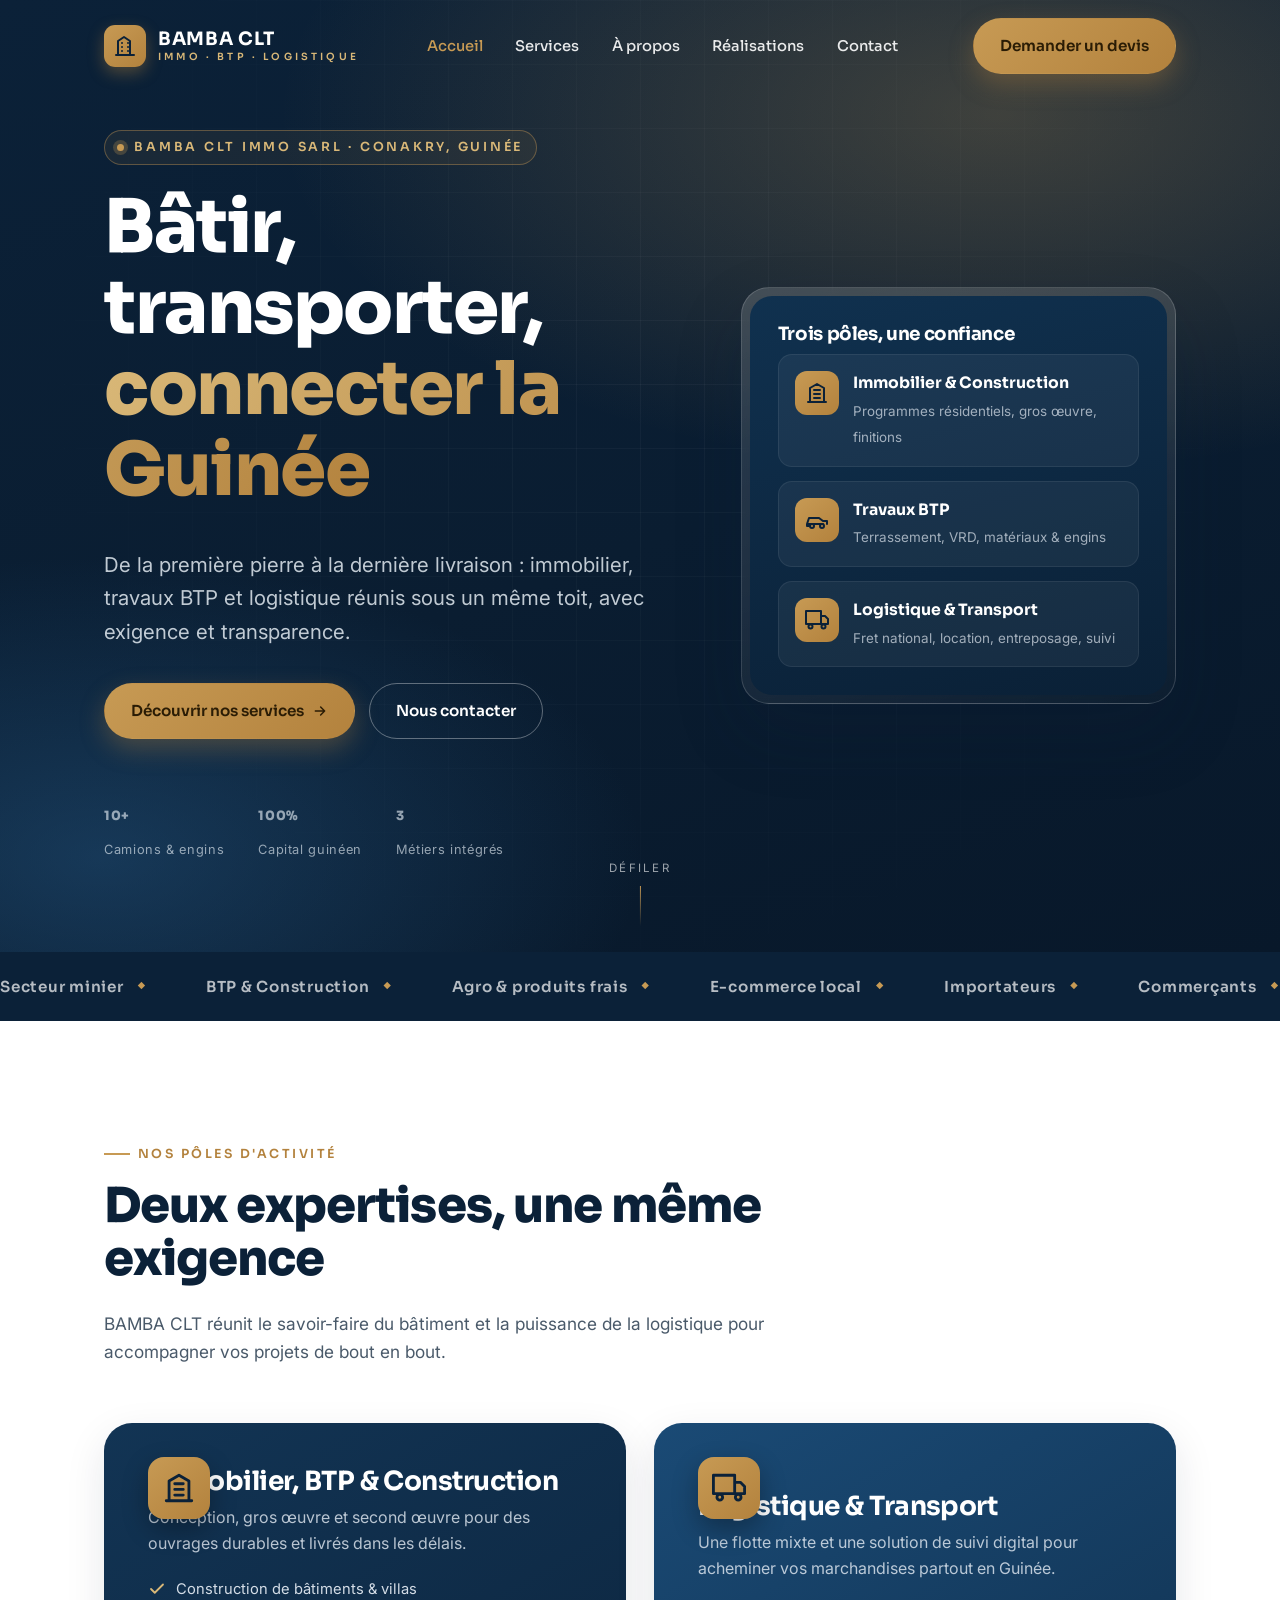
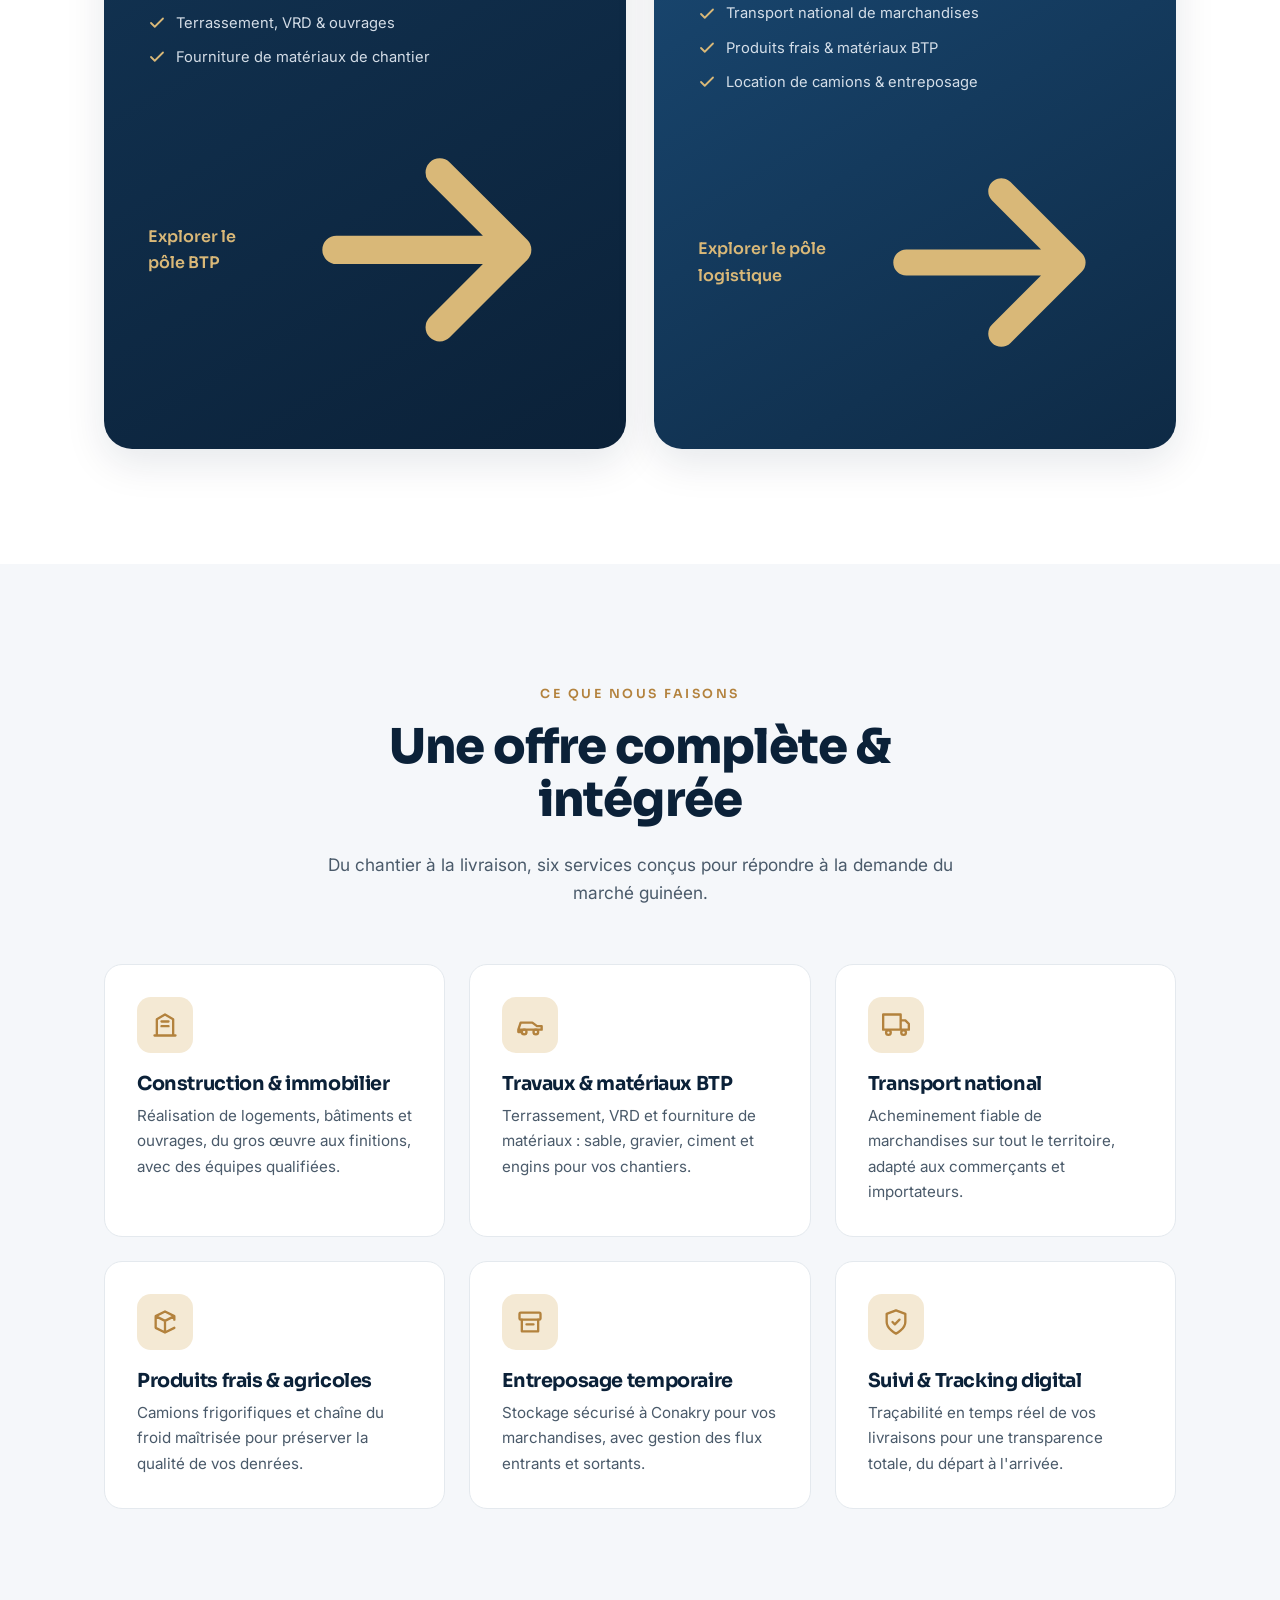
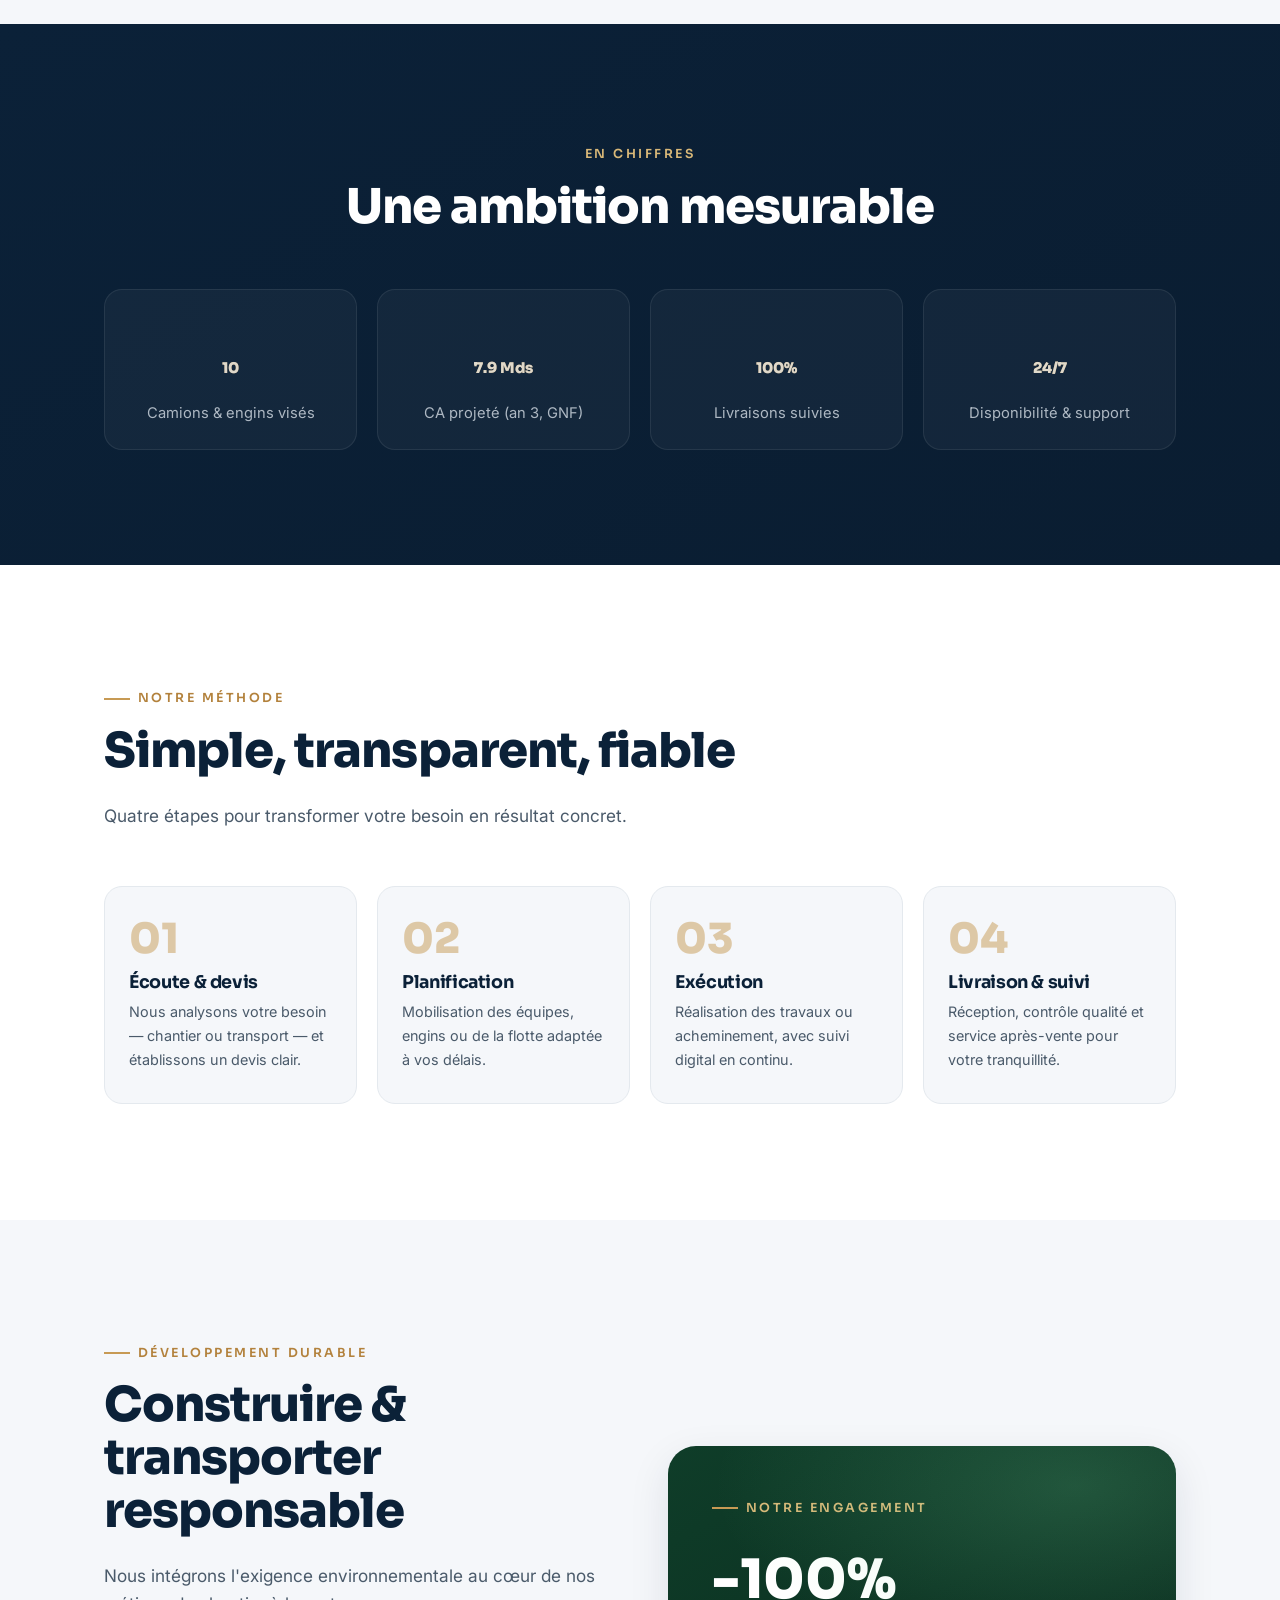
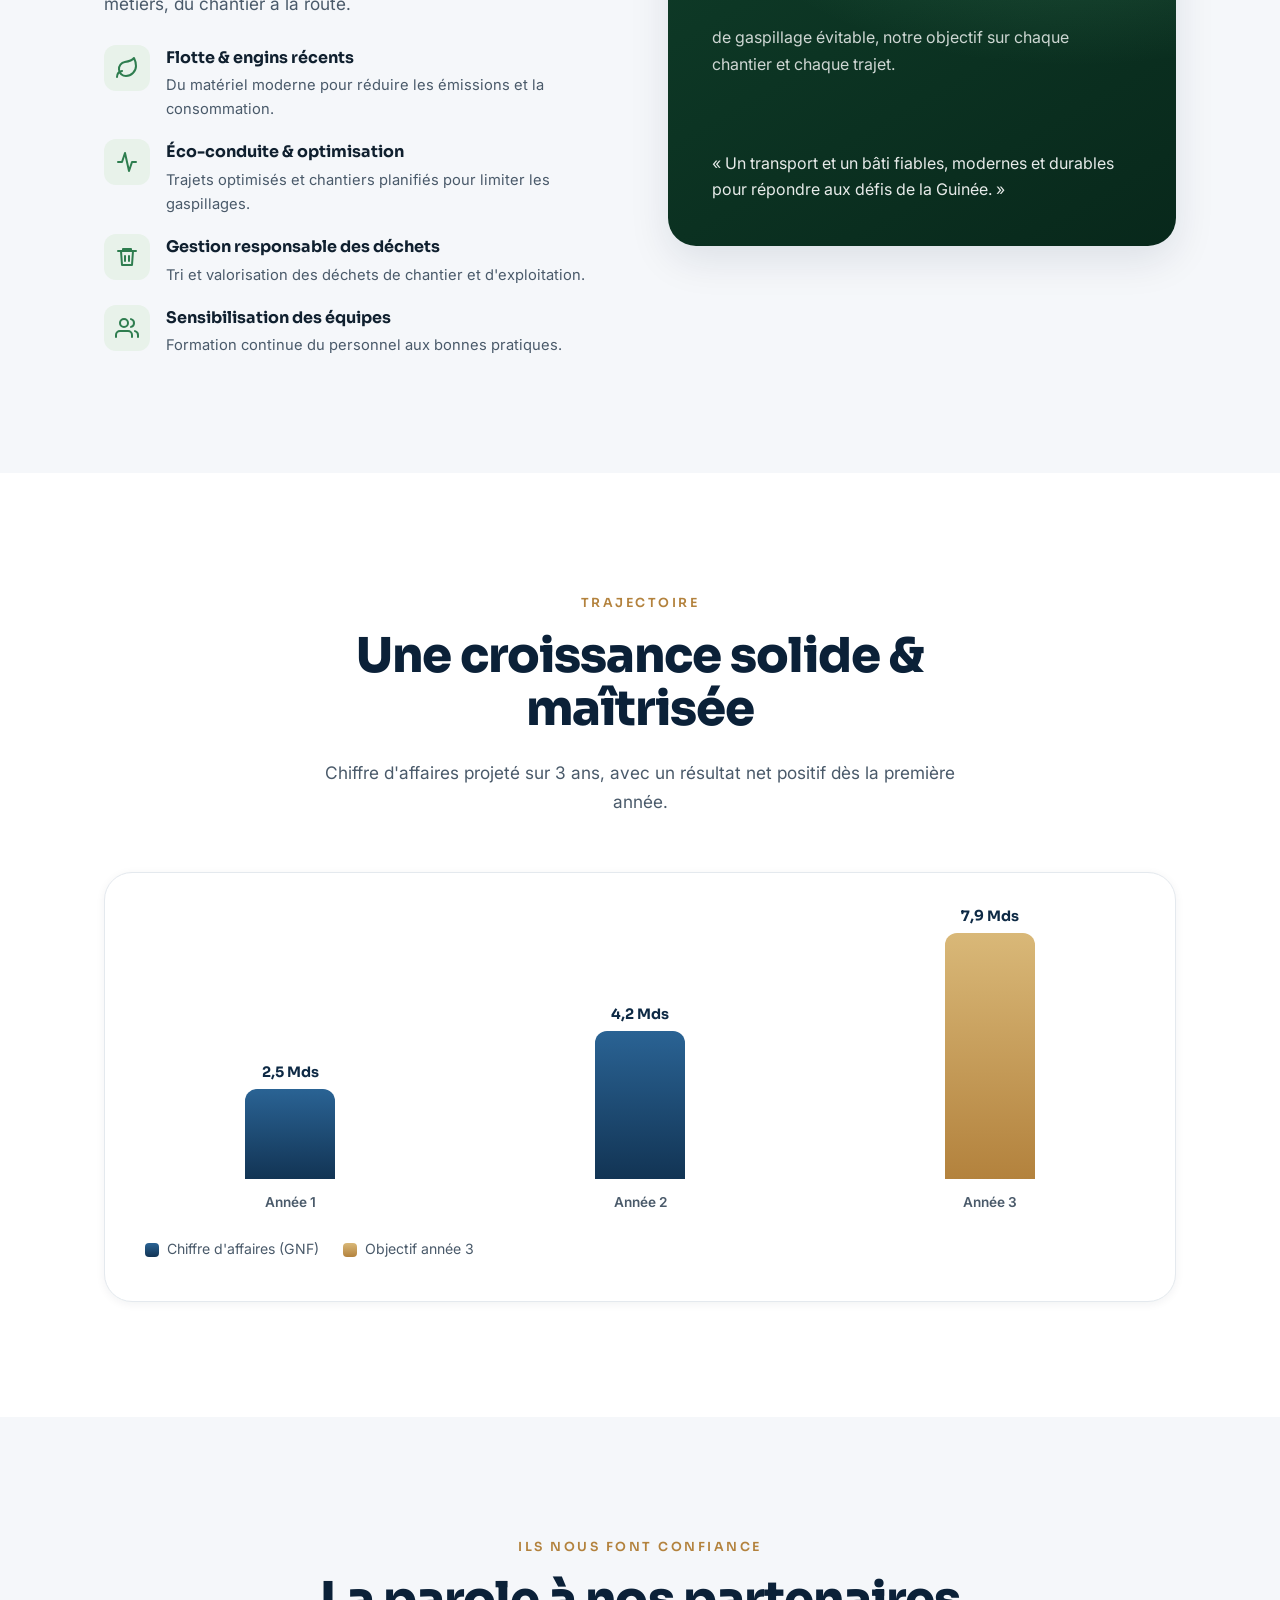
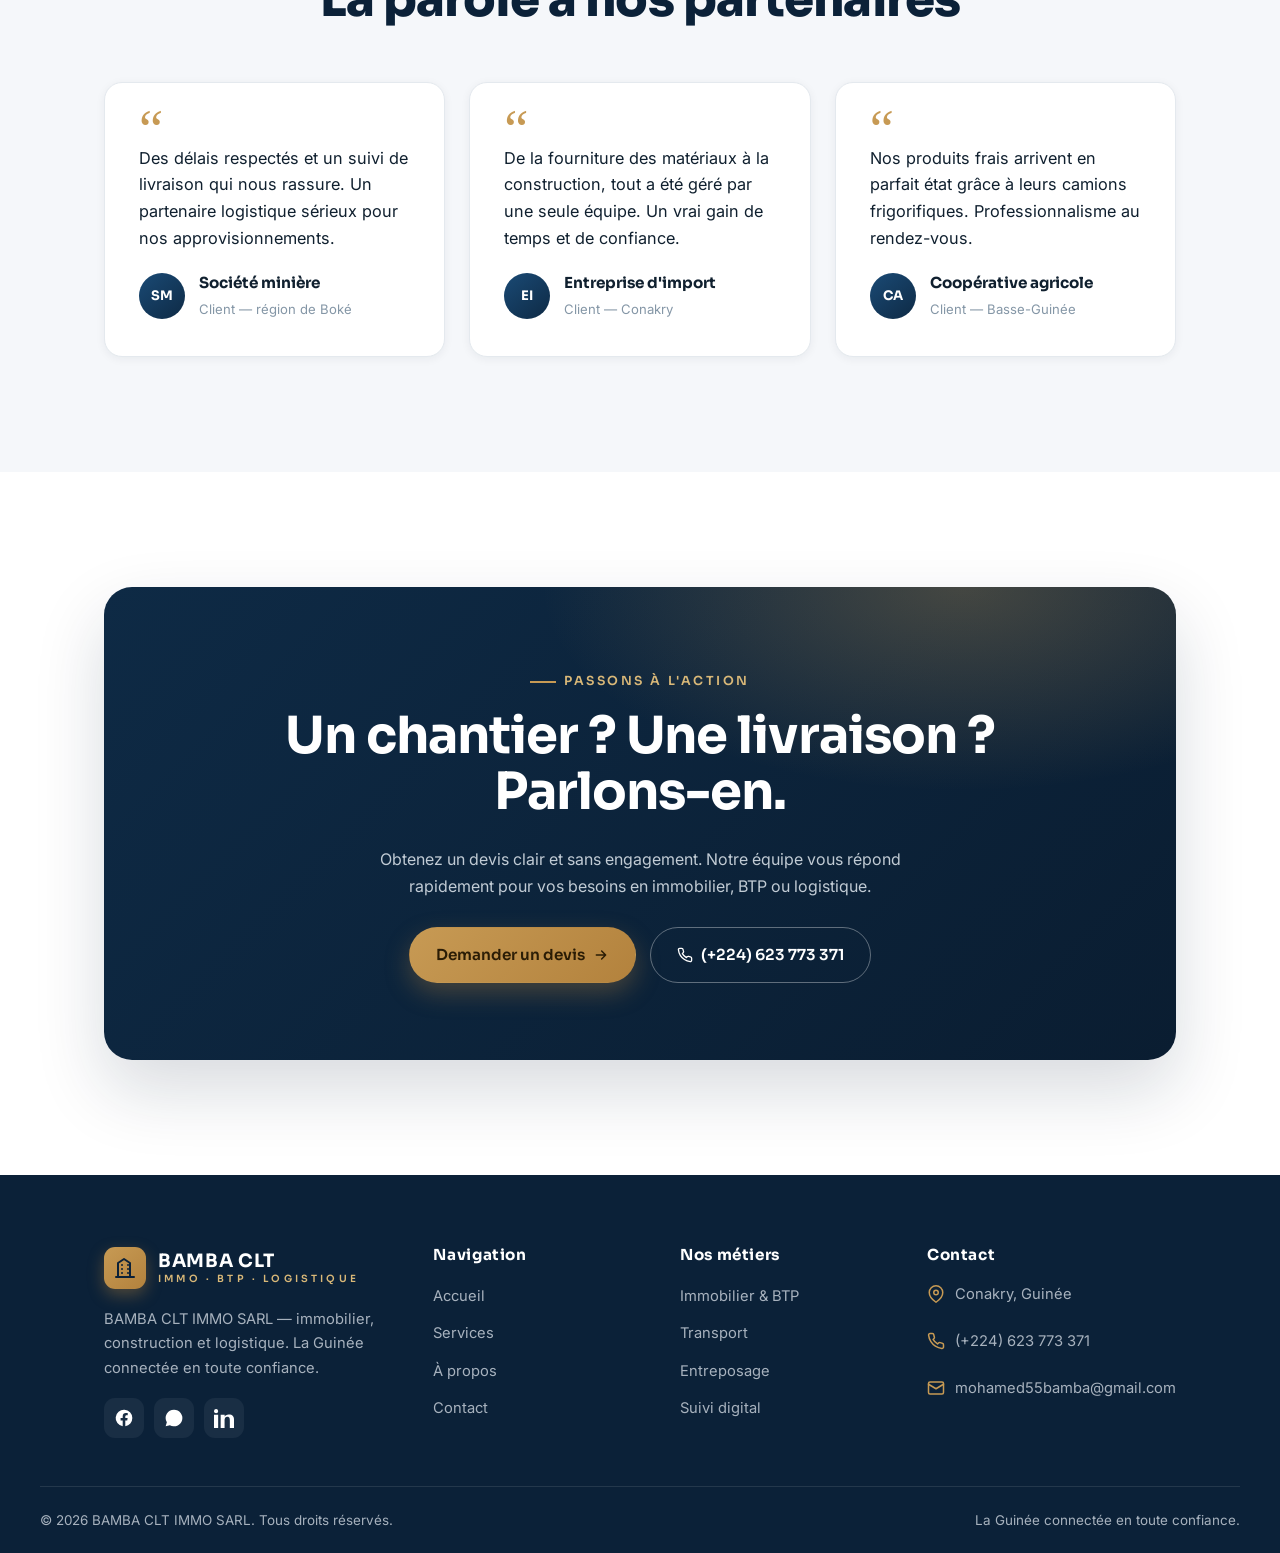
==== index.html @ db842054 "feat: site web BAMBA CLT (immobilier, BTP & logistique) Site vitrine multi-pages, responsive et sans" ====
<!DOCTYPE html>
<html lang="fr">
<head>
<meta charset="UTF-8">
<meta name="viewport" content="width=device-width, initial-scale=1.0">
<title>BAMBA CLT — Immobilier, BTP & Logistique en Guinée</title>
<meta name="description" content="BAMBA CLT IMMO SARL : construction & immobilier, travaux BTP et transport logistique en Guinée. La Guinée connectée en toute confiance.">
<link rel="icon" type="image/png" href="assets/img/logo.png">
<link rel="preconnect" href="https://fonts.googleapis.com">
<link rel="preconnect" href="https://fonts.gstatic.com" crossorigin>
<link href="https://fonts.googleapis.com/css2?family=Sora:wght@400;500;600;700;800&family=Inter:wght@400;500;600&display=swap" rel="stylesheet">
<link rel="stylesheet" href="assets/css/style.css">
</head>
<body>

<!-- ================= HEADER ================= -->
<header class="site-header">
  <div class="wrap nav">
    <a href="index.html" class="brand" aria-label="Accueil BAMBA CLT">
      <span class="brand-mark">
        <svg viewBox="0 0 24 24" fill="none" stroke="currentColor" stroke-width="2" stroke-linecap="round" stroke-linejoin="round"><path d="M3 21h18"/><path d="M5 21V7l6-4 6 4v14"/><path d="M9 9h.01M9 13h.01M9 17h.01M15 9h.01M15 13h.01M15 17h.01"/></svg>
      </span>
      <span class="brand-name"><b>BAMBA CLT</b><span>Immo &middot; BTP &middot; Logistique</span></span>
    </a>
    <nav class="nav-links" aria-label="Navigation principale">
      <a href="index.html" class="active">Accueil</a>
      <a href="services.html">Services</a>
      <a href="a-propos.html">À propos</a>
      <a href="index.html#realisations">Réalisations</a>
      <a href="contact.html">Contact</a>
    </nav>
    <a href="contact.html" class="btn btn-gold nav-cta">Demander un devis</a>
    <button class="nav-toggle" aria-label="Ouvrir le menu"><span></span><span></span><span></span></button>
  </div>
</header>

<div class="mobile-panel" aria-hidden="true">
  <button class="close" aria-label="Fermer">&times;</button>
  <a href="index.html">Accueil</a>
  <a href="services.html">Services</a>
  <a href="a-propos.html">À propos</a>
  <a href="index.html#realisations">Réalisations</a>
  <a href="contact.html">Contact</a>
  <a href="contact.html" class="btn btn-gold">Demander un devis</a>
</div>

<!-- ================= HERO ================= -->
<section class="hero">
  <div class="wrap hero-inner">
    <div class="hero-copy">
      <span class="eyebrow" data-reveal><span class="dot"></span> BAMBA CLT IMMO SARL &middot; Conakry, Guinée</span>
      <h1 data-reveal>Bâtir, transporter,<br><span class="accent">connecter la Guinée</span></h1>
      <p class="hero-lead d1" data-reveal>De la première pierre à la dernière livraison : immobilier, travaux BTP et logistique réunis sous un même toit, avec exigence et transparence.</p>
      <div class="hero-actions d2" data-reveal>
        <a href="services.html" class="btn btn-gold">Découvrir nos services
          <svg viewBox="0 0 24 24" fill="none" stroke="currentColor" stroke-width="2.2" stroke-linecap="round" stroke-linejoin="round"><path d="M5 12h14M13 6l6 6-6 6"/></svg>
        </a>
        <a href="contact.html" class="btn btn-ghost">Nous contacter</a>
      </div>
      <div class="hero-meta d3" data-reveal>
        <div class="m"><b><span data-count="10" data-suffix="+">0</span></b><span>Camions & engins</span></div>
        <div class="m"><b><span data-count="100" data-suffix="%">0</span></b><span>Capital guinéen</span></div>
        <div class="m"><b><span data-count="3" data-prefix="">0</span></b><span>Métiers intégrés</span></div>
      </div>
    </div>

    <aside class="hero-card d2" data-reveal>
      <div class="hero-card-inner">
        <h3>Trois pôles, une confiance</h3>
        <div class="hero-pillars">
          <div class="hero-pillar">
            <span class="ico"><svg viewBox="0 0 24 24" fill="none" stroke="currentColor" stroke-width="2" stroke-linecap="round" stroke-linejoin="round"><path d="M3 21h18M5 21V7l7-4 7 4v14M9 9h6M9 13h6M9 17h6"/></svg></span>
            <div><b>Immobilier &amp; Construction</b><span>Programmes résidentiels, gros œuvre, finitions</span></div>
          </div>
          <div class="hero-pillar">
            <span class="ico"><svg viewBox="0 0 24 24" fill="none" stroke="currentColor" stroke-width="2" stroke-linecap="round" stroke-linejoin="round"><path d="m2 16 2-6h10l4 3h4v3M2 16h16M2 16v2h2"/><circle cx="7" cy="18" r="2"/><circle cx="17" cy="18" r="2"/></svg></span>
            <div><b>Travaux BTP</b><span>Terrassement, VRD, matériaux & engins</span></div>
          </div>
          <div class="hero-pillar">
            <span class="ico"><svg viewBox="0 0 24 24" fill="none" stroke="currentColor" stroke-width="2" stroke-linecap="round" stroke-linejoin="round"><path d="M1 3h15v13H1zM16 8h4l3 3v5h-7"/><circle cx="5.5" cy="18.5" r="2"/><circle cx="18.5" cy="18.5" r="2"/></svg></span>
            <div><b>Logistique &amp; Transport</b><span>Fret national, location, entreposage, suivi</span></div>
          </div>
        </div>
      </div>
    </aside>
  </div>
  <div class="scroll-cue"><span>Défiler</span><span class="line"></span></div>
</section>

<!-- ================= TRUST MARQUEE ================= -->
<div class="trust" aria-hidden="true">
  <div class="marquee">
    <span>Secteur minier</span><span>BTP &amp; Construction</span><span>Agro &amp; produits frais</span><span>E-commerce local</span><span>Importateurs</span><span>Commerçants</span>
    <span>Secteur minier</span><span>BTP &amp; Construction</span><span>Agro &amp; produits frais</span><span>E-commerce local</span><span>Importateurs</span><span>Commerçants</span>
  </div>
</div>

<!-- ================= DIVISIONS ================= -->
<section class="section" id="divisions">
  <div class="wrap">
    <div class="section-head" data-reveal>
      <span class="kicker">Nos pôles d'activité</span>
      <h2 class="section-title">Deux expertises, une même exigence</h2>
      <p class="section-sub">BAMBA CLT réunit le savoir-faire du bâtiment et la puissance de la logistique pour accompagner vos projets de bout en bout.</p>
    </div>
    <div class="divisions">
      <article class="division btp" data-reveal>
        <span class="badge"><svg viewBox="0 0 24 24" fill="none" stroke="currentColor" stroke-width="2" stroke-linecap="round" stroke-linejoin="round"><path d="M3 21h18M5 21V7l7-4 7 4v14M9 9h6M9 13h6M9 17h6"/></svg></span>
        <h3>Immobilier, BTP &amp; Construction</h3>
        <p>Conception, gros œuvre et second œuvre pour des ouvrages durables et livrés dans les délais.</p>
        <ul>
          <li><svg viewBox="0 0 24 24" fill="none" stroke="currentColor" stroke-width="2.4" stroke-linecap="round" stroke-linejoin="round"><path d="M20 6 9 17l-5-5"/></svg> Construction de bâtiments &amp; villas</li>
          <li><svg viewBox="0 0 24 24" fill="none" stroke="currentColor" stroke-width="2.4" stroke-linecap="round" stroke-linejoin="round"><path d="M20 6 9 17l-5-5"/></svg> Terrassement, VRD &amp; ouvrages</li>
          <li><svg viewBox="0 0 24 24" fill="none" stroke="currentColor" stroke-width="2.4" stroke-linecap="round" stroke-linejoin="round"><path d="M20 6 9 17l-5-5"/></svg> Fourniture de matériaux de chantier</li>
        </ul>
        <a href="services.html#btp" class="link">Explorer le pôle BTP
          <svg viewBox="0 0 24 24" fill="none" stroke="currentColor" stroke-width="2.2" stroke-linecap="round" stroke-linejoin="round"><path d="M5 12h14M13 6l6 6-6 6"/></svg>
        </a>
      </article>

      <article class="division logi d1" data-reveal>
        <span class="badge"><svg viewBox="0 0 24 24" fill="none" stroke="currentColor" stroke-width="2" stroke-linecap="round" stroke-linejoin="round"><path d="M1 3h15v13H1zM16 8h4l3 3v5h-7"/><circle cx="5.5" cy="18.5" r="2"/><circle cx="18.5" cy="18.5" r="2"/></svg></span>
        <h3>Logistique &amp; Transport</h3>
        <p>Une flotte mixte et une solution de suivi digital pour acheminer vos marchandises partout en Guinée.</p>
        <ul>
          <li><svg viewBox="0 0 24 24" fill="none" stroke="currentColor" stroke-width="2.4" stroke-linecap="round" stroke-linejoin="round"><path d="M20 6 9 17l-5-5"/></svg> Transport national de marchandises</li>
          <li><svg viewBox="0 0 24 24" fill="none" stroke="currentColor" stroke-width="2.4" stroke-linecap="round" stroke-linejoin="round"><path d="M20 6 9 17l-5-5"/></svg> Produits frais &amp; matériaux BTP</li>
          <li><svg viewBox="0 0 24 24" fill="none" stroke="currentColor" stroke-width="2.4" stroke-linecap="round" stroke-linejoin="round"><path d="M20 6 9 17l-5-5"/></svg> Location de camions &amp; entreposage</li>
        </ul>
        <a href="services.html#logistique" class="link">Explorer le pôle logistique
          <svg viewBox="0 0 24 24" fill="none" stroke="currentColor" stroke-width="2.2" stroke-linecap="round" stroke-linejoin="round"><path d="M5 12h14M13 6l6 6-6 6"/></svg>
        </a>
      </article>
    </div>
  </div>
</section>

<!-- ================= SERVICES GRID ================= -->
<section class="section" id="services" style="background:var(--cloud)">
  <div class="wrap">
    <div class="section-head center" data-reveal>
      <span class="kicker">Ce que nous faisons</span>
      <h2 class="section-title">Une offre complète &amp; intégrée</h2>
      <p class="section-sub">Du chantier à la livraison, six services conçus pour répondre à la demande du marché guinéen.</p>
    </div>
    <div class="services-grid">
      <article class="service-card" data-reveal>
        <div class="service-ico"><svg viewBox="0 0 24 24" fill="none" stroke="currentColor" stroke-width="2" stroke-linecap="round" stroke-linejoin="round"><path d="M3 21h18M5 21V7l7-4 7 4v14M9 9h6M9 13h6"/></svg></div>
        <h3>Construction &amp; immobilier</h3>
        <p>Réalisation de logements, bâtiments et ouvrages, du gros œuvre aux finitions, avec des équipes qualifiées.</p>
      </article>
      <article class="service-card d1" data-reveal>
        <div class="service-ico"><svg viewBox="0 0 24 24" fill="none" stroke="currentColor" stroke-width="2" stroke-linecap="round" stroke-linejoin="round"><path d="m2 16 2-6h10l4 3h4v3H2zM2 16v2h2"/><circle cx="7" cy="18" r="2"/><circle cx="17" cy="18" r="2"/></svg></div>
        <h3>Travaux &amp; matériaux BTP</h3>
        <p>Terrassement, VRD et fourniture de matériaux : sable, gravier, ciment et engins pour vos chantiers.</p>
      </article>
      <article class="service-card d2" data-reveal>
        <div class="service-ico"><svg viewBox="0 0 24 24" fill="none" stroke="currentColor" stroke-width="2" stroke-linecap="round" stroke-linejoin="round"><path d="M1 3h15v13H1zM16 8h4l3 3v5h-7"/><circle cx="5.5" cy="18.5" r="2"/><circle cx="18.5" cy="18.5" r="2"/></svg></div>
        <h3>Transport national</h3>
        <p>Acheminement fiable de marchandises sur tout le territoire, adapté aux commerçants et importateurs.</p>
      </article>
      <article class="service-card" data-reveal>
        <div class="service-ico"><svg viewBox="0 0 24 24" fill="none" stroke="currentColor" stroke-width="2" stroke-linecap="round" stroke-linejoin="round"><path d="M20 10V7l-8-4-8 4v10l8 4 8-4M4 7l8 4 8-4M12 11v10"/></svg></div>
        <h3>Produits frais &amp; agricoles</h3>
        <p>Camions frigorifiques et chaîne du froid maîtrisée pour préserver la qualité de vos denrées.</p>
      </article>
      <article class="service-card d1" data-reveal>
        <div class="service-ico"><svg viewBox="0 0 24 24" fill="none" stroke="currentColor" stroke-width="2" stroke-linecap="round" stroke-linejoin="round"><rect x="3" y="4" width="18" height="6" rx="1"/><path d="M5 10v10h14V10M9 14h6"/></svg></div>
        <h3>Entreposage temporaire</h3>
        <p>Stockage sécurisé à Conakry pour vos marchandises, avec gestion des flux entrants et sortants.</p>
      </article>
      <article class="service-card d2" data-reveal>
        <div class="service-ico"><svg viewBox="0 0 24 24" fill="none" stroke="currentColor" stroke-width="2" stroke-linecap="round" stroke-linejoin="round"><path d="M12 22s8-4 8-10V5l-8-3-8 3v7c0 6 8 10 8 10z"/><path d="m9 12 2 2 4-4"/></svg></div>
        <h3>Suivi &amp; Tracking digital</h3>
        <p>Traçabilité en temps réel de vos livraisons pour une transparence totale, du départ à l'arrivée.</p>
      </article>
    </div>
  </div>
</section>

<!-- ================= STATS ================= -->
<section class="section stats">
  <div class="wrap">
    <div class="section-head center" data-reveal>
      <span class="kicker" style="color:var(--gold-400)">En chiffres</span>
      <h2 class="section-title" style="color:#fff">Une ambition mesurable</h2>
    </div>
    <div class="stats-grid">
      <div class="stat" data-reveal><b><span data-count="10" data-suffix="">0</span></b><span>Camions &amp; engins visés</span></div>
      <div class="stat d1" data-reveal><b><span data-count="7.9" data-suffix=" Mds">0</span></b><span>CA projeté (an 3, GNF)</span></div>
      <div class="stat d2" data-reveal><b><span data-count="100" data-suffix="%">0</span></b><span>Livraisons suivies</span></div>
      <div class="stat d3" data-reveal><b><span data-count="24" data-suffix="/7">0</span></b><span>Disponibilité &amp; support</span></div>
    </div>
  </div>
</section>

<!-- ================= PROCESS ================= -->
<section class="section">
  <div class="wrap">
    <div class="section-head" data-reveal>
      <span class="kicker">Notre méthode</span>
      <h2 class="section-title">Simple, transparent, fiable</h2>
      <p class="section-sub">Quatre étapes pour transformer votre besoin en résultat concret.</p>
    </div>
    <div class="process-grid">
      <div class="step" data-reveal><div class="num"></div><h4>Écoute &amp; devis</h4><p>Nous analysons votre besoin — chantier ou transport — et établissons un devis clair.</p></div>
      <div class="step d1" data-reveal><div class="num"></div><h4>Planification</h4><p>Mobilisation des équipes, engins ou de la flotte adaptée à vos délais.</p></div>
      <div class="step d2" data-reveal><div class="num"></div><h4>Exécution</h4><p>Réalisation des travaux ou acheminement, avec suivi digital en continu.</p></div>
      <div class="step d3" data-reveal><div class="num"></div><h4>Livraison &amp; suivi</h4><p>Réception, contrôle qualité et service après-vente pour votre tranquillité.</p></div>
    </div>
  </div>
</section>

<!-- ================= SUSTAINABILITY ================= -->
<section class="section" id="realisations" style="background:var(--cloud)">
  <div class="wrap split">
    <div data-reveal>
      <span class="kicker">Développement durable</span>
      <h2 class="section-title">Construire &amp; transporter responsable</h2>
      <p class="section-sub">Nous intégrons l'exigence environnementale au cœur de nos métiers, du chantier à la route.</p>
      <div class="eco-list">
        <div class="eco-item">
          <span class="ico"><svg viewBox="0 0 24 24" fill="none" stroke="currentColor" stroke-width="2" stroke-linecap="round" stroke-linejoin="round"><path d="M11 20A7 7 0 0 1 9.8 6.1C15.5 5 17 4.48 19 2c1 2 2 4.18 2 8 0 5.5-4.78 10-10 10Z"/><path d="M2 21c0-3 1.85-5.36 5.08-6"/></svg></span>
          <div><b>Flotte &amp; engins récents</b><p>Du matériel moderne pour réduire les émissions et la consommation.</p></div>
        </div>
        <div class="eco-item">
          <span class="ico"><svg viewBox="0 0 24 24" fill="none" stroke="currentColor" stroke-width="2" stroke-linecap="round" stroke-linejoin="round"><path d="M3 12h4l3-9 4 18 3-9h4"/></svg></span>
          <div><b>Éco-conduite &amp; optimisation</b><p>Trajets optimisés et chantiers planifiés pour limiter les gaspillages.</p></div>
        </div>
        <div class="eco-item">
          <span class="ico"><svg viewBox="0 0 24 24" fill="none" stroke="currentColor" stroke-width="2" stroke-linecap="round" stroke-linejoin="round"><path d="M3 6h18M8 6V4h8v2M6 6l1 14h10l1-14M10 11v5M14 11v5"/></svg></span>
          <div><b>Gestion responsable des déchets</b><p>Tri et valorisation des déchets de chantier et d'exploitation.</p></div>
        </div>
        <div class="eco-item">
          <span class="ico"><svg viewBox="0 0 24 24" fill="none" stroke="currentColor" stroke-width="2" stroke-linecap="round" stroke-linejoin="round"><path d="M17 21v-2a4 4 0 0 0-4-4H5a4 4 0 0 0-4 4v2M9 11a4 4 0 1 0 0-8 4 4 0 0 0 0 8ZM23 21v-2a4 4 0 0 0-3-3.87M16 3.13a4 4 0 0 1 0 7.75"/></svg></span>
          <div><b>Sensibilisation des équipes</b><p>Formation continue du personnel aux bonnes pratiques.</p></div>
        </div>
      </div>
    </div>
    <div class="eco-visual d1" data-reveal>
      <div>
        <span class="kicker" style="color:var(--gold-400)">Notre engagement</span>
        <div class="big">-100%</div>
        <div class="cap">de gaspillage évitable, notre objectif sur chaque chantier et chaque trajet.</div>
      </div>
      <p style="position:relative;color:rgba(255,255,255,.9);margin:0">« Un transport et un bâti fiables, modernes et durables pour répondre aux défis de la Guinée. »</p>
    </div>
  </div>
</section>

<!-- ================= GROWTH / FINANCE ================= -->
<section class="section">
  <div class="wrap">
    <div class="section-head center" data-reveal>
      <span class="kicker">Trajectoire</span>
      <h2 class="section-title">Une croissance solide &amp; maîtrisée</h2>
      <p class="section-sub">Chiffre d'affaires projeté sur 3 ans, avec un résultat net positif dès la première année.</p>
    </div>
    <div class="chart-card" data-reveal>
      <div class="bars">
        <div class="bar-col"><div class="bar" data-h="32"><span class="val">2,5 Mds</span></div><div class="lbl">Année 1</div></div>
        <div class="bar-col"><div class="bar" data-h="53"><span class="val">4,2 Mds</span></div><div class="lbl">Année 2</div></div>
        <div class="bar-col"><div class="bar gold" data-h="100"><span class="val">7,9 Mds</span></div><div class="lbl">Année 3</div></div>
      </div>
      <div class="legend">
        <span><i style="background:linear-gradient(var(--navy-500),var(--navy-700))"></i>Chiffre d'affaires (GNF)</span>
        <span><i style="background:linear-gradient(var(--gold-400),var(--gold-600))"></i>Objectif année 3</span>
      </div>
    </div>
  </div>
</section>

<!-- ================= TESTIMONIALS ================= -->
<section class="section" style="background:var(--cloud)">
  <div class="wrap">
    <div class="section-head center" data-reveal>
      <span class="kicker">Ils nous font confiance</span>
      <h2 class="section-title">La parole à nos partenaires</h2>
    </div>
    <div class="services-grid">
      <article class="quote-card" data-reveal>
        <div class="mark">&ldquo;</div>
        <p>Des délais respectés et un suivi de livraison qui nous rassure. Un partenaire logistique sérieux pour nos approvisionnements.</p>
        <div class="quote-who"><span class="av">SM</span><div><b>Société minière</b><span>Client — région de Boké</span></div></div>
      </article>
      <article class="quote-card d1" data-reveal>
        <div class="mark">&ldquo;</div>
        <p>De la fourniture des matériaux à la construction, tout a été géré par une seule équipe. Un vrai gain de temps et de confiance.</p>
        <div class="quote-who"><span class="av">EI</span><div><b>Entreprise d'import</b><span>Client — Conakry</span></div></div>
      </article>
      <article class="quote-card d2" data-reveal>
        <div class="mark">&ldquo;</div>
        <p>Nos produits frais arrivent en parfait état grâce à leurs camions frigorifiques. Professionnalisme au rendez-vous.</p>
        <div class="quote-who"><span class="av">CA</span><div><b>Coopérative agricole</b><span>Client — Basse-Guinée</span></div></div>
      </article>
    </div>
  </div>
</section>

<!-- ================= CTA ================= -->
<section class="section">
  <div class="wrap">
    <div class="cta-band" data-reveal>
      <span class="kicker" style="color:var(--gold-400);justify-content:center">Passons à l'action</span>
      <h2>Un chantier ? Une livraison ? Parlons-en.</h2>
      <p>Obtenez un devis clair et sans engagement. Notre équipe vous répond rapidement pour vos besoins en immobilier, BTP ou logistique.</p>
      <div class="cta-actions">
        <a href="contact.html" class="btn btn-gold">Demander un devis
          <svg viewBox="0 0 24 24" fill="none" stroke="currentColor" stroke-width="2.2" stroke-linecap="round" stroke-linejoin="round"><path d="M5 12h14M13 6l6 6-6 6"/></svg>
        </a>
        <a href="tel:+224623773371" class="btn btn-ghost">
          <svg viewBox="0 0 24 24" fill="none" stroke="currentColor" stroke-width="2" stroke-linecap="round" stroke-linejoin="round"><path d="M22 16.92v3a2 2 0 0 1-2.18 2 19.79 19.79 0 0 1-8.63-3.07 19.5 19.5 0 0 1-6-6 19.79 19.79 0 0 1-3.07-8.67A2 2 0 0 1 4.11 2h3a2 2 0 0 1 2 1.72c.13.96.36 1.9.7 2.81a2 2 0 0 1-.45 2.11L8.09 9.91a16 16 0 0 0 6 6l1.27-1.27a2 2 0 0 1 2.11-.45c.9.34 1.85.57 2.81.7A2 2 0 0 1 22 16.92z"/></svg>
          (+224) 623 773 371
        </a>
      </div>
    </div>
  </div>
</section>

<!-- ================= FOOTER ================= -->
<footer class="site-footer">
  <div class="wrap footer-grid">
    <div class="footer-about">
      <a href="index.html" class="brand" aria-label="Accueil BAMBA CLT">
        <span class="brand-mark"><svg viewBox="0 0 24 24" fill="none" stroke="currentColor" stroke-width="2" stroke-linecap="round" stroke-linejoin="round"><path d="M3 21h18"/><path d="M5 21V7l6-4 6 4v14"/><path d="M9 9h.01M9 13h.01M9 17h.01M15 9h.01M15 13h.01M15 17h.01"/></svg></span>
        <span class="brand-name"><b>BAMBA CLT</b><span>Immo &middot; BTP &middot; Logistique</span></span>
      </a>
      <p>BAMBA CLT IMMO SARL — immobilier, construction et logistique. La Guinée connectée en toute confiance.</p>
      <div class="socials">
        <a href="#" aria-label="Facebook"><svg viewBox="0 0 24 24" fill="currentColor"><path d="M22 12a10 10 0 1 0-11.56 9.88v-6.99H7.9V12h2.54V9.8c0-2.5 1.49-3.89 3.77-3.89 1.09 0 2.24.2 2.24.2v2.46h-1.26c-1.24 0-1.63.77-1.63 1.56V12h2.78l-.44 2.89h-2.34v6.99A10 10 0 0 0 22 12z"/></svg></a>
        <a href="#" aria-label="WhatsApp"><svg viewBox="0 0 24 24" fill="currentColor"><path d="M17.5 14.4c-.3-.15-1.77-.87-2.04-.97-.27-.1-.47-.15-.67.15-.2.3-.77.97-.94 1.17-.17.2-.35.22-.65.07-.3-.15-1.26-.46-2.4-1.48-.89-.79-1.49-1.77-1.66-2.07-.17-.3-.02-.46.13-.61.14-.14.3-.35.45-.53.15-.18.2-.3.3-.5.1-.2.05-.37-.02-.52-.08-.15-.67-1.61-.92-2.21-.24-.58-.49-.5-.67-.51h-.57c-.2 0-.52.07-.8.37-.27.3-1.04 1.02-1.04 2.48s1.07 2.88 1.22 3.08c.15.2 2.1 3.2 5.08 4.49.71.3 1.26.49 1.69.63.71.22 1.36.19 1.87.12.57-.09 1.77-.72 2.02-1.42.25-.7.25-1.29.17-1.42-.07-.13-.27-.2-.57-.35zM12 2a10 10 0 0 0-8.6 15.06L2 22l5.06-1.33A10 10 0 1 0 12 2z"/></svg></a>
        <a href="#" aria-label="LinkedIn"><svg viewBox="0 0 24 24" fill="currentColor"><path d="M4.98 3.5A2.5 2.5 0 1 1 0 3.5a2.5 2.5 0 0 1 4.98 0zM0 8h5v16H0zM8 8h4.8v2.2h.07c.67-1.2 2.3-2.47 4.73-2.47C22.4 7.73 24 10.1 24 14.1V24h-5v-8.8c0-2.1-.04-4.8-2.93-4.8-2.93 0-3.38 2.29-3.38 4.65V24H8z"/></svg></a>
      </div>
    </div>
    <div>
      <h4>Navigation</h4>
      <ul class="footer-links">
        <li><a href="index.html">Accueil</a></li>
        <li><a href="services.html">Services</a></li>
        <li><a href="a-propos.html">À propos</a></li>
        <li><a href="contact.html">Contact</a></li>
      </ul>
    </div>
    <div>
      <h4>Nos métiers</h4>
      <ul class="footer-links">
        <li><a href="services.html#btp">Immobilier &amp; BTP</a></li>
        <li><a href="services.html#logistique">Transport</a></li>
        <li><a href="services.html#logistique">Entreposage</a></li>
        <li><a href="services.html#logistique">Suivi digital</a></li>
      </ul>
    </div>
    <div>
      <h4>Contact</h4>
      <ul class="footer-links footer-contact">
        <li><svg viewBox="0 0 24 24" fill="none" stroke="currentColor" stroke-width="2" stroke-linecap="round" stroke-linejoin="round"><path d="M21 10c0 7-9 13-9 13s-9-6-9-13a9 9 0 0 1 18 0z"/><circle cx="12" cy="10" r="3"/></svg> Conakry, Guinée</li>
        <li><svg viewBox="0 0 24 24" fill="none" stroke="currentColor" stroke-width="2" stroke-linecap="round" stroke-linejoin="round"><path d="M22 16.92v3a2 2 0 0 1-2.18 2 19.79 19.79 0 0 1-8.63-3.07 19.5 19.5 0 0 1-6-6 19.79 19.79 0 0 1-3.07-8.67A2 2 0 0 1 4.11 2h3a2 2 0 0 1 2 1.72c.13.96.36 1.9.7 2.81a2 2 0 0 1-.45 2.11L8.09 9.91a16 16 0 0 0 6 6l1.27-1.27a2 2 0 0 1 2.11-.45c.9.34 1.85.57 2.81.7A2 2 0 0 1 22 16.92z"/></svg> <a href="tel:+224623773371">(+224) 623 773 371</a></li>
        <li><svg viewBox="0 0 24 24" fill="none" stroke="currentColor" stroke-width="2" stroke-linecap="round" stroke-linejoin="round"><rect x="2" y="4" width="20" height="16" rx="2"/><path d="m22 7-10 6L2 7"/></svg> <a href="mailto:mohamed55bamba@gmail.com">mohamed55bamba@gmail.com</a></li>
      </ul>
    </div>
  </div>
  <div class="wrap footer-bottom">
    <span>&copy; <span id="year">2026</span> BAMBA CLT IMMO SARL. Tous droits réservés.</span>
    <span>La Guinée connectée en toute confiance.</span>
  </div>
</footer>

<script src="assets/js/main.js"></script>
</body>
</html>
---- assets/css/style.css ----
/* ============================================================
   BAMBA CLT — Design System
   Immobilier • BTP • Logistique
   Palette : Bleu marine profond + Or / bronze
   ============================================================ */

:root {
  /* Brand */
  --navy-900: #0b2138;
  --navy-800: #0e2a45;
  --navy-700: #123454;
  --navy-600: #1a4a75;
  --navy-500: #2a6394;
  --gold-600: #b3823d;
  --gold-500: #c79a54;
  --gold-400: #d9b878;
  --gold-100: #f4e9d4;

  /* Neutrals */
  --ink: #10202f;
  --slate: #4a5a6a;
  --mist: #8496a6;
  --line: #e4e9ee;
  --cloud: #f5f7fa;
  --paper: #ffffff;

  --bg: #ffffff;
  --shadow-sm: 0 2px 10px rgba(11, 33, 56, .06);
  --shadow-md: 0 14px 40px rgba(11, 33, 56, .10);
  --shadow-lg: 0 30px 70px rgba(11, 33, 56, .16);

  --radius: 18px;
  --radius-sm: 12px;
  --radius-lg: 28px;

  --maxw: 1200px;
  --gutter: clamp(20px, 5vw, 64px);

  --ff-head: "Sora", system-ui, sans-serif;
  --ff-body: "Inter", system-ui, sans-serif;

  --ease: cubic-bezier(.22, 1, .36, 1);
}

* { box-sizing: border-box; }

html { scroll-behavior: smooth; scroll-padding-top: 92px; }

body {
  margin: 0;
  font-family: var(--ff-body);
  color: var(--ink);
  background: var(--bg);
  line-height: 1.65;
  -webkit-font-smoothing: antialiased;
  overflow-x: hidden;
}

img { max-width: 100%; display: block; }
a { color: inherit; text-decoration: none; }

h1, h2, h3, h4 {
  font-family: var(--ff-head);
  line-height: 1.1;
  margin: 0 0 .5em;
  letter-spacing: -0.02em;
  color: var(--navy-900);
}

p { margin: 0 0 1em; }

.wrap { max-width: var(--maxw); margin-inline: auto; padding-inline: var(--gutter); }

/* ---------- Buttons ---------- */
.btn {
  display: inline-flex; align-items: center; gap: .55em;
  font-family: var(--ff-head);
  font-weight: 600; font-size: .95rem;
  padding: .95em 1.7em;
  border-radius: 999px;
  border: 1.5px solid transparent;
  cursor: pointer;
  transition: transform .3s var(--ease), box-shadow .3s var(--ease), background .3s, color .3s, border-color .3s;
  will-change: transform;
}
.btn svg { width: 1.05em; height: 1.05em; }
.btn-gold {
  background: linear-gradient(135deg, var(--gold-500), var(--gold-600));
  color: #2a1c05;
  box-shadow: 0 10px 24px rgba(179, 130, 61, .34);
}
.btn-gold:hover { transform: translateY(-3px); box-shadow: 0 16px 34px rgba(179, 130, 61, .46); }
.btn-navy { background: var(--navy-800); color: #fff; }
.btn-navy:hover { transform: translateY(-3px); background: var(--navy-700); box-shadow: var(--shadow-md); }
.btn-ghost { border-color: rgba(255,255,255,.35); color: #fff; }
.btn-ghost:hover { background: rgba(255,255,255,.12); border-color: #fff; }
.btn-outline { border-color: var(--line); color: var(--navy-800); background: #fff; }
.btn-outline:hover { border-color: var(--gold-500); color: var(--gold-600); transform: translateY(-3px); }

/* ---------- Header / Nav ---------- */
.site-header {
  position: fixed; inset: 0 0 auto 0; z-index: 100;
  transition: background .4s var(--ease), box-shadow .4s, padding .4s;
  padding: 18px 0;
}
.site-header.scrolled {
  background: rgba(255,255,255,.86);
  backdrop-filter: blur(14px) saturate(140%);
  box-shadow: var(--shadow-sm);
  padding: 10px 0;
}
.nav { display: flex; align-items: center; justify-content: space-between; gap: 24px; }
.brand { display: flex; align-items: center; gap: 12px; font-family: var(--ff-head); font-weight: 800; }
.brand-mark {
  width: 42px; height: 42px; border-radius: 11px; flex: none;
  background: linear-gradient(140deg, var(--gold-500), var(--gold-600));
  display: grid; place-items: center; color: var(--navy-900);
  box-shadow: 0 6px 16px rgba(179,130,61,.4);
}
.brand-mark svg { width: 24px; height: 24px; }
.brand-name { display: flex; flex-direction: column; line-height: 1; }
.brand-name b { font-size: 1.15rem; letter-spacing: .04em; color: #fff; transition: color .4s; }
.brand-name span { font-size: .62rem; letter-spacing: .32em; text-transform: uppercase; color: var(--gold-400); font-weight: 600; margin-top: 3px; }
.scrolled .brand-name b { color: var(--navy-900); }

.nav-links { display: flex; align-items: center; gap: 6px; }
.nav-links a {
  font-family: var(--ff-head); font-weight: 500; font-size: .92rem;
  color: rgba(255,255,255,.9); padding: .5em .9em; border-radius: 999px;
  transition: color .3s, background .3s;
}
.scrolled .nav-links a { color: var(--slate); }
.nav-links a:hover, .nav-links a.active { color: var(--gold-500); }
.scrolled .nav-links a:hover, .scrolled .nav-links a.active { color: var(--gold-600); background: var(--gold-100); }
.nav-cta { margin-left: 8px; }

.nav-toggle { display: none; background: none; border: 0; cursor: pointer; padding: 8px; }
.nav-toggle span { display: block; width: 26px; height: 2.5px; background: #fff; border-radius: 2px; transition: .3s; }
.scrolled .nav-toggle span { background: var(--navy-900); }
.nav-toggle span + span { margin-top: 6px; }

/* ---------- Hero ---------- */
.hero {
  position: relative; min-height: 100vh;
  display: flex; align-items: center;
  color: #fff; overflow: hidden;
  background:
    radial-gradient(1200px 600px at 78% 12%, rgba(199,154,84,.28), transparent 60%),
    radial-gradient(900px 500px at 8% 90%, rgba(42,99,148,.4), transparent 60%),
    linear-gradient(160deg, var(--navy-900) 0%, #0a1d31 55%, #08182a 100%);
}
.hero::after {
  content: ""; position: absolute; inset: 0;
  background-image:
    linear-gradient(rgba(255,255,255,.04) 1px, transparent 1px),
    linear-gradient(90deg, rgba(255,255,255,.04) 1px, transparent 1px);
  background-size: 64px 64px;
  mask-image: radial-gradient(circle at 50% 40%, #000 0%, transparent 78%);
  pointer-events: none;
}
.hero-inner { position: relative; z-index: 2; display: grid; grid-template-columns: 1.15fr .85fr; gap: 48px; align-items: center; width: 100%; padding-block: 130px 90px; }
.eyebrow {
  display: inline-flex; align-items: center; gap: 10px;
  font-family: var(--ff-head); font-weight: 600; font-size: .78rem;
  letter-spacing: .22em; text-transform: uppercase; color: var(--gold-400);
  padding: .5em 1em; border: 1px solid rgba(199,154,84,.4); border-radius: 999px;
  background: rgba(199,154,84,.08);
}
.eyebrow .dot { width: 7px; height: 7px; border-radius: 50%; background: var(--gold-500); box-shadow: 0 0 0 4px rgba(199,154,84,.25); animation: pulse 2.4s infinite; }
@keyframes pulse { 50% { box-shadow: 0 0 0 8px rgba(199,154,84,0); } }

.hero h1 { color: #fff; font-size: clamp(2.5rem, 6vw, 4.6rem); font-weight: 800; margin-top: 22px; }
.hero h1 .accent { background: linear-gradient(120deg, var(--gold-400), var(--gold-600)); -webkit-background-clip: text; background-clip: text; color: transparent; }
.hero-lead { font-size: clamp(1.05rem, 1.8vw, 1.28rem); color: rgba(233,240,247,.82); max-width: 42ch; margin: 20px 0 34px; }
.hero-actions { display: flex; flex-wrap: wrap; gap: 14px; }
.hero-meta { display: flex; gap: 34px; margin-top: 46px; flex-wrap: wrap; }
.hero-meta .m b { display: block; font-family: var(--ff-head); font-size: 1.9rem; color: #fff; font-weight: 800; }
.hero-meta .m span { font-size: .8rem; color: rgba(233,240,247,.62); letter-spacing: .05em; }

/* Hero visual card */
.hero-card {
  position: relative; border-radius: var(--radius-lg);
  padding: 8px; background: linear-gradient(160deg, rgba(255,255,255,.16), rgba(255,255,255,.02));
  border: 1px solid rgba(255,255,255,.16);
  box-shadow: var(--shadow-lg);
  backdrop-filter: blur(6px);
}
.hero-card-inner { background: linear-gradient(165deg, #10314f, #0a2036); border-radius: 22px; padding: 28px; }
.hero-card h3 { color: #fff; font-size: 1.15rem; }
.hero-pillars { display: grid; gap: 14px; margin-top: 6px; }
.hero-pillar { display: flex; gap: 14px; align-items: flex-start; padding: 16px; border-radius: 14px; background: rgba(255,255,255,.05); border: 1px solid rgba(255,255,255,.07); transition: transform .3s var(--ease), background .3s; }
.hero-pillar:hover { transform: translateX(6px); background: rgba(199,154,84,.12); }
.hero-pillar .ico { width: 44px; height: 44px; flex: none; border-radius: 12px; display: grid; place-items: center; background: linear-gradient(140deg, var(--gold-500), var(--gold-600)); color: var(--navy-900); }
.hero-pillar .ico svg { width: 24px; height: 24px; }
.hero-pillar b { color: #fff; font-family: var(--ff-head); display: block; font-size: .98rem; }
.hero-pillar span { color: rgba(233,240,247,.66); font-size: .84rem; }

.scroll-cue { position: absolute; bottom: 26px; left: 50%; transform: translateX(-50%); z-index: 3; color: rgba(255,255,255,.6); font-size: .72rem; letter-spacing: .2em; text-transform: uppercase; display: flex; flex-direction: column; align-items: center; gap: 8px; }
.scroll-cue .line { width: 1px; height: 40px; background: linear-gradient(var(--gold-500), transparent); animation: drop 1.8s infinite; }
@keyframes drop { 0% { transform: scaleY(0); transform-origin: top; } 50% { transform: scaleY(1); transform-origin: top; } 51% { transform-origin: bottom; } 100% { transform: scaleY(0); transform-origin: bottom; } }

/* ---------- Section basics ---------- */
section { position: relative; }
.section { padding-block: clamp(70px, 9vw, 130px); }
.section-head { max-width: 680px; margin-bottom: 56px; }
.section-head.center { margin-inline: auto; text-align: center; }
.kicker {
  display: inline-flex; align-items: center; gap: 8px;
  font-family: var(--ff-head); font-weight: 600; font-size: .78rem;
  letter-spacing: .2em; text-transform: uppercase; color: var(--gold-600);
  margin-bottom: 16px;
}
.kicker::before { content: ""; width: 26px; height: 2px; background: var(--gold-500); }
.center .kicker::before { display: none; }
.section-title { font-size: clamp(1.9rem, 4vw, 3rem); font-weight: 800; }
.section-sub { color: var(--slate); font-size: 1.08rem; margin-top: 14px; }

/* ---------- Marquee (trust bar) ---------- */
.trust { background: var(--navy-900); color: rgba(255,255,255,.7); padding: 22px 0; overflow: hidden; }
.marquee { display: flex; gap: 60px; white-space: nowrap; animation: scroll-x 26s linear infinite; width: max-content; }
.marquee span { font-family: var(--ff-head); font-weight: 600; letter-spacing: .05em; display: inline-flex; align-items: center; gap: 14px; font-size: .95rem; }
.marquee span::after { content: "◆"; color: var(--gold-500); font-size: .6rem; }
@keyframes scroll-x { to { transform: translateX(-50%); } }

/* ---------- Pillars / Divisions ---------- */
.divisions { display: grid; grid-template-columns: 1fr 1fr; gap: 28px; }
.division {
  position: relative; overflow: hidden;
  border-radius: var(--radius-lg); padding: 44px;
  color: #fff; min-height: 380px;
  display: flex; flex-direction: column; justify-content: flex-end;
  box-shadow: var(--shadow-md);
  isolation: isolate;
}
.division.btp { background: linear-gradient(150deg, #123454, #0b2138); }
.division.logi { background: linear-gradient(150deg, #1a4a75, #0e2a45); }
.division::before {
  content: ""; position: absolute; inset: 0; z-index: -1; opacity: .5;
  background-repeat: no-repeat; background-position: top -30px right -30px; background-size: 240px;
}
.division .badge {
  position: absolute; top: 34px; left: 44px;
  width: 62px; height: 62px; border-radius: 16px;
  background: linear-gradient(140deg, var(--gold-500), var(--gold-600));
  display: grid; place-items: center; color: var(--navy-900);
  box-shadow: 0 10px 26px rgba(0,0,0,.3);
}
.division .badge svg { width: 34px; height: 34px; }
.division h3 { color: #fff; font-size: 1.65rem; margin-bottom: 8px; }
.division p { color: rgba(233,240,247,.78); margin-bottom: 20px; }
.division ul { list-style: none; padding: 0; margin: 0 0 26px; display: grid; gap: 10px; }
.division li { display: flex; align-items: center; gap: 10px; font-size: .92rem; color: rgba(233,240,247,.9); }
.division li svg { width: 18px; height: 18px; color: var(--gold-400); flex: none; }
.division .link { font-family: var(--ff-head); font-weight: 600; color: var(--gold-400); display: inline-flex; align-items: center; gap: 8px; transition: gap .3s; }
.division:hover .link { gap: 14px; }

/* ---------- Services grid ---------- */
.services-grid { display: grid; grid-template-columns: repeat(3, 1fr); gap: 24px; }
.service-card {
  background: var(--paper); border: 1px solid var(--line); border-radius: var(--radius);
  padding: 32px; transition: transform .4s var(--ease), box-shadow .4s, border-color .4s;
  position: relative; overflow: hidden;
}
.service-card::before { content: ""; position: absolute; inset: 0 0 auto 0; height: 3px; background: linear-gradient(90deg, var(--gold-500), var(--gold-600)); transform: scaleX(0); transform-origin: left; transition: transform .4s var(--ease); }
.service-card:hover { transform: translateY(-8px); box-shadow: var(--shadow-md); border-color: transparent; }
.service-card:hover::before { transform: scaleX(1); }
.service-ico { width: 56px; height: 56px; border-radius: 14px; background: var(--gold-100); color: var(--gold-600); display: grid; place-items: center; margin-bottom: 20px; transition: background .4s, color .4s; }
.service-ico svg { width: 28px; height: 28px; }
.service-card:hover .service-ico { background: linear-gradient(140deg, var(--gold-500), var(--gold-600)); color: #fff; }
.service-card h3 { font-size: 1.2rem; }
.service-card p { color: var(--slate); font-size: .95rem; margin: 0; }

/* ---------- Stats ---------- */
.stats { background: linear-gradient(150deg, var(--navy-900), #0a1d31); color: #fff; }
.stats-grid { display: grid; grid-template-columns: repeat(4, 1fr); gap: 20px; }
.stat { text-align: center; padding: 24px; border-radius: var(--radius); background: rgba(255,255,255,.04); border: 1px solid rgba(255,255,255,.08); }
.stat b { display: block; font-family: var(--ff-head); font-size: clamp(2.2rem, 5vw, 3.2rem); font-weight: 800; background: linear-gradient(120deg, var(--gold-400), var(--gold-600)); -webkit-background-clip: text; background-clip: text; color: transparent; }
.stat span { color: rgba(233,240,247,.72); font-size: .92rem; }

/* ---------- Process ---------- */
.process-grid { display: grid; grid-template-columns: repeat(4, 1fr); gap: 20px; counter-reset: step; }
.step { position: relative; padding: 32px 24px; border-radius: var(--radius); background: var(--cloud); border: 1px solid var(--line); transition: transform .4s var(--ease), box-shadow .4s; }
.step:hover { transform: translateY(-6px); box-shadow: var(--shadow-sm); }
.step .num { counter-increment: step; font-family: var(--ff-head); font-weight: 800; font-size: 2.6rem; color: var(--gold-500); opacity: .5; line-height: 1; }
.step .num::before { content: "0" counter(step); }
.step h4 { font-size: 1.1rem; margin: 12px 0 8px; }
.step p { color: var(--slate); font-size: .9rem; margin: 0; }

/* ---------- Sustainability split ---------- */
.split { display: grid; grid-template-columns: 1fr 1fr; gap: 56px; align-items: center; }
.eco-list { display: grid; gap: 18px; margin-top: 26px; }
.eco-item { display: flex; gap: 16px; align-items: flex-start; }
.eco-item .ico { width: 46px; height: 46px; flex: none; border-radius: 12px; background: #e8f2ea; color: #2e7d4f; display: grid; place-items: center; }
.eco-item .ico svg { width: 24px; height: 24px; }
.eco-item b { font-family: var(--ff-head); display: block; }
.eco-item p { color: var(--slate); font-size: .92rem; margin: 2px 0 0; }
.eco-visual { border-radius: var(--radius-lg); overflow: hidden; box-shadow: var(--shadow-md); background: linear-gradient(150deg, #0f3d29, #08281b); color: #fff; padding: 44px; min-height: 400px; display: flex; flex-direction: column; justify-content: space-between; position: relative; }
.eco-visual::after { content: ""; position: absolute; inset: 0; background: radial-gradient(600px 300px at 80% 10%, rgba(120,220,160,.2), transparent 60%); }
.eco-visual .big { font-family: var(--ff-head); font-size: 3.4rem; font-weight: 800; position: relative; }
.eco-visual .cap { color: rgba(255,255,255,.8); position: relative; }

/* ---------- Growth / finance ---------- */
.chart-card { background: var(--paper); border: 1px solid var(--line); border-radius: var(--radius-lg); padding: 40px; box-shadow: var(--shadow-sm); }
.bars { display: flex; align-items: flex-end; gap: clamp(18px, 5vw, 60px); height: 300px; padding-top: 20px; }
.bar-col { flex: 1; display: flex; flex-direction: column; align-items: center; gap: 12px; height: 100%; justify-content: flex-end; }
.bar { width: 100%; max-width: 90px; border-radius: 12px 12px 0 0; background: linear-gradient(var(--navy-500), var(--navy-700)); position: relative; height: 0; transition: height 1.2s var(--ease); }
.bar.gold { background: linear-gradient(var(--gold-400), var(--gold-600)); }
.bar .val { position: absolute; top: -28px; left: 50%; transform: translateX(-50%); font-family: var(--ff-head); font-weight: 700; font-size: .9rem; color: var(--navy-800); white-space: nowrap; }
.bar-col .lbl { font-size: .85rem; color: var(--slate); font-weight: 600; }
.legend { display: flex; gap: 24px; margin-top: 24px; flex-wrap: wrap; }
.legend i { width: 14px; height: 14px; border-radius: 4px; display: inline-block; margin-right: 8px; vertical-align: middle; }
.legend span { font-size: .88rem; color: var(--slate); }

/* ---------- Testimonials ---------- */
.quote-card { background: var(--paper); border: 1px solid var(--line); border-radius: var(--radius); padding: 34px; box-shadow: var(--shadow-sm); }
.quote-card .mark { font-family: Georgia, serif; font-size: 3.4rem; line-height: .5; color: var(--gold-500); }
.quote-card p { font-size: 1.02rem; color: var(--ink); }
.quote-who { display: flex; align-items: center; gap: 14px; margin-top: 18px; }
.quote-who .av { width: 46px; height: 46px; border-radius: 50%; background: linear-gradient(140deg, var(--navy-600), var(--navy-800)); color: #fff; display: grid; place-items: center; font-family: var(--ff-head); font-weight: 700; }
.quote-who b { display: block; font-family: var(--ff-head); font-size: .95rem; }
.quote-who span { font-size: .82rem; color: var(--mist); }

/* ---------- CTA band ---------- */
.cta-band { position: relative; overflow: hidden; border-radius: var(--radius-lg); padding: clamp(44px, 6vw, 80px); text-align: center; color: #fff; background: linear-gradient(135deg, var(--navy-800), #0a1d31); box-shadow: var(--shadow-lg); }
.cta-band::before { content: ""; position: absolute; inset: 0; background: radial-gradient(700px 340px at 80% 0%, rgba(199,154,84,.3), transparent 60%); }
.cta-band > * { position: relative; }
.cta-band h2 { color: #fff; font-size: clamp(2rem, 4.5vw, 3.2rem); }
.cta-band p { color: rgba(233,240,247,.82); max-width: 54ch; margin-inline: auto; }
.cta-actions { display: flex; gap: 14px; justify-content: center; flex-wrap: wrap; margin-top: 28px; }

/* ---------- Contact ---------- */
.contact-grid { display: grid; grid-template-columns: .9fr 1.1fr; gap: 48px; }
.contact-info .info-item { display: flex; gap: 16px; align-items: flex-start; padding: 18px 0; border-bottom: 1px solid var(--line); }
.contact-info .info-item:last-child { border-bottom: 0; }
.contact-info .ico { width: 46px; height: 46px; flex: none; border-radius: 12px; background: var(--gold-100); color: var(--gold-600); display: grid; place-items: center; }
.contact-info .ico svg { width: 22px; height: 22px; }
.contact-info b { font-family: var(--ff-head); display: block; font-size: .95rem; }
.contact-info a, .contact-info p { color: var(--slate); font-size: .95rem; margin: 2px 0 0; }
.contact-info a:hover { color: var(--gold-600); }

.form-card { background: var(--paper); border: 1px solid var(--line); border-radius: var(--radius-lg); padding: 36px; box-shadow: var(--shadow-md); }
.field { margin-bottom: 18px; }
.field label { font-family: var(--ff-head); font-size: .85rem; font-weight: 600; display: block; margin-bottom: 7px; color: var(--navy-800); }
.field input, .field select, .field textarea {
  width: 100%; padding: 13px 15px; border: 1.5px solid var(--line); border-radius: var(--radius-sm);
  font-family: var(--ff-body); font-size: .95rem; color: var(--ink); background: var(--cloud);
  transition: border-color .3s, background .3s, box-shadow .3s;
}
.field input:focus, .field select:focus, .field textarea:focus { outline: none; border-color: var(--gold-500); background: #fff; box-shadow: 0 0 0 4px rgba(199,154,84,.15); }
.field textarea { resize: vertical; min-height: 120px; }
.row-2 { display: grid; grid-template-columns: 1fr 1fr; gap: 18px; }
.form-note { font-size: .82rem; color: var(--mist); margin-top: 4px; }
.form-success { display: none; padding: 16px; border-radius: var(--radius-sm); background: #e8f2ea; color: #256b41; font-size: .92rem; margin-top: 16px; }
.form-success.show { display: block; }

/* ---------- Footer ---------- */
.site-footer { background: var(--navy-900); color: rgba(233,240,247,.7); padding-top: 72px; }
.footer-grid { display: grid; grid-template-columns: 1.4fr 1fr 1fr 1.2fr; gap: 40px; padding-bottom: 48px; }
.site-footer h4 { color: #fff; font-size: .95rem; letter-spacing: .04em; margin-bottom: 18px; }
.site-footer .brand-name b { color: #fff; }
.footer-about p { font-size: .92rem; margin-top: 18px; max-width: 34ch; }
.footer-links { list-style: none; padding: 0; margin: 0; display: grid; gap: 11px; }
.footer-links a { font-size: .92rem; transition: color .3s, padding .3s; }
.footer-links a:hover { color: var(--gold-400); padding-left: 5px; }
.footer-contact li { display: flex; gap: 10px; font-size: .92rem; margin-bottom: 12px; align-items: flex-start; }
.footer-contact svg { width: 18px; height: 18px; color: var(--gold-500); flex: none; margin-top: 3px; }
.socials { display: flex; gap: 10px; margin-top: 18px; }
.socials a { width: 40px; height: 40px; border-radius: 11px; background: rgba(255,255,255,.06); display: grid; place-items: center; transition: background .3s, transform .3s; }
.socials a:hover { background: var(--gold-600); transform: translateY(-3px); }
.socials svg { width: 20px; height: 20px; color: #fff; }
.footer-bottom { border-top: 1px solid rgba(255,255,255,.1); padding: 22px 0; display: flex; justify-content: space-between; gap: 16px; flex-wrap: wrap; font-size: .84rem; }

/* ---------- Page hero (interior pages) ---------- */
.page-hero { position: relative; padding: 150px 0 70px; color: #fff; overflow: hidden; background: linear-gradient(150deg, var(--navy-900), #0a1d31); }
.page-hero::after { content: ""; position: absolute; inset: 0; background: radial-gradient(700px 340px at 85% 10%, rgba(199,154,84,.22), transparent 60%); }
.page-hero .wrap { position: relative; z-index: 1; }
.page-hero h1 { color: #fff; font-size: clamp(2.2rem, 5vw, 3.6rem); }
.page-hero p { color: rgba(233,240,247,.8); max-width: 56ch; font-size: 1.1rem; }
.crumbs { display: flex; gap: 8px; font-size: .85rem; color: rgba(233,240,247,.6); margin-bottom: 20px; }
.crumbs a:hover { color: var(--gold-400); }

/* ---------- Detail service blocks ---------- */
.svc-block { display: grid; grid-template-columns: 1fr 1fr; gap: 48px; align-items: center; }
.svc-block.rev .svc-media { order: 2; }
.svc-media { border-radius: var(--radius-lg); min-height: 360px; box-shadow: var(--shadow-md); position: relative; overflow: hidden; color: #fff; display: flex; align-items: flex-end; padding: 32px; }
.svc-media .tag { background: rgba(11,33,56,.7); backdrop-filter: blur(6px); padding: 8px 16px; border-radius: 999px; font-family: var(--ff-head); font-weight: 600; font-size: .85rem; }
.svc-media.m1 { background: linear-gradient(150deg, #123454, #0b2138); }
.svc-media.m2 { background: linear-gradient(150deg, #1a4a75, #0e2a45); }
.svc-media.m3 { background: linear-gradient(150deg, #0f3d29, #08281b); }
.svc-media.m4 { background: linear-gradient(150deg, #6b4a1e, #3a2810); }
.check-list { list-style: none; padding: 0; margin: 22px 0 0; display: grid; gap: 12px; }
.check-list li { display: flex; gap: 12px; align-items: flex-start; }
.check-list svg { width: 22px; height: 22px; color: var(--gold-600); flex: none; }

/* ---------- Reveal animation ---------- */
[data-reveal] { opacity: 0; transform: translateY(30px); transition: opacity .8s var(--ease), transform .8s var(--ease); }
[data-reveal].in { opacity: 1; transform: none; }
[data-reveal].d1 { transition-delay: .1s; }
[data-reveal].d2 { transition-delay: .2s; }
[data-reveal].d3 { transition-delay: .3s; }

/* ---------- Mobile nav panel ---------- */
.mobile-panel {
  position: fixed; inset: 0; z-index: 99; background: rgba(8,24,42,.98);
  backdrop-filter: blur(10px); display: flex; flex-direction: column; justify-content: center;
  gap: 6px; padding: var(--gutter); transform: translateX(100%); transition: transform .45s var(--ease);
}
.mobile-panel.open { transform: none; }
.mobile-panel a { font-family: var(--ff-head); font-size: 1.6rem; color: #fff; font-weight: 700; padding: 12px 0; border-bottom: 1px solid rgba(255,255,255,.08); }
.mobile-panel a:hover { color: var(--gold-400); }
.mobile-panel .close { position: absolute; top: 24px; right: 24px; background: none; border: 0; color: #fff; font-size: 2rem; cursor: pointer; }
.mobile-panel .btn { margin-top: 24px; justify-content: center; }

/* ---------- Responsive ---------- */
@media (max-width: 980px) {
  .hero-inner { grid-template-columns: 1fr; gap: 40px; padding-block: 120px 70px; }
  .hero-card { max-width: 480px; }
  .divisions, .split, .contact-grid, .svc-block, .svc-block.rev .svc-media { grid-template-columns: 1fr; }
  .svc-block.rev .svc-media { order: 0; }
  .services-grid { grid-template-columns: 1fr 1fr; }
  .stats-grid, .process-grid { grid-template-columns: 1fr 1fr; }
  .footer-grid { grid-template-columns: 1fr 1fr; }
  .nav-links, .nav-cta { display: none; }
  .nav-toggle { display: block; }
}
@media (max-width: 560px) {
  .services-grid, .stats-grid, .process-grid, .footer-grid, .row-2 { grid-template-columns: 1fr; }
  .hero-meta { gap: 22px; }
  .bars { gap: 12px; }
}

@media (prefers-reduced-motion: reduce) {
  * { animation: none !important; transition: none !important; }
  [data-reveal] { opacity: 1; transform: none; }
}
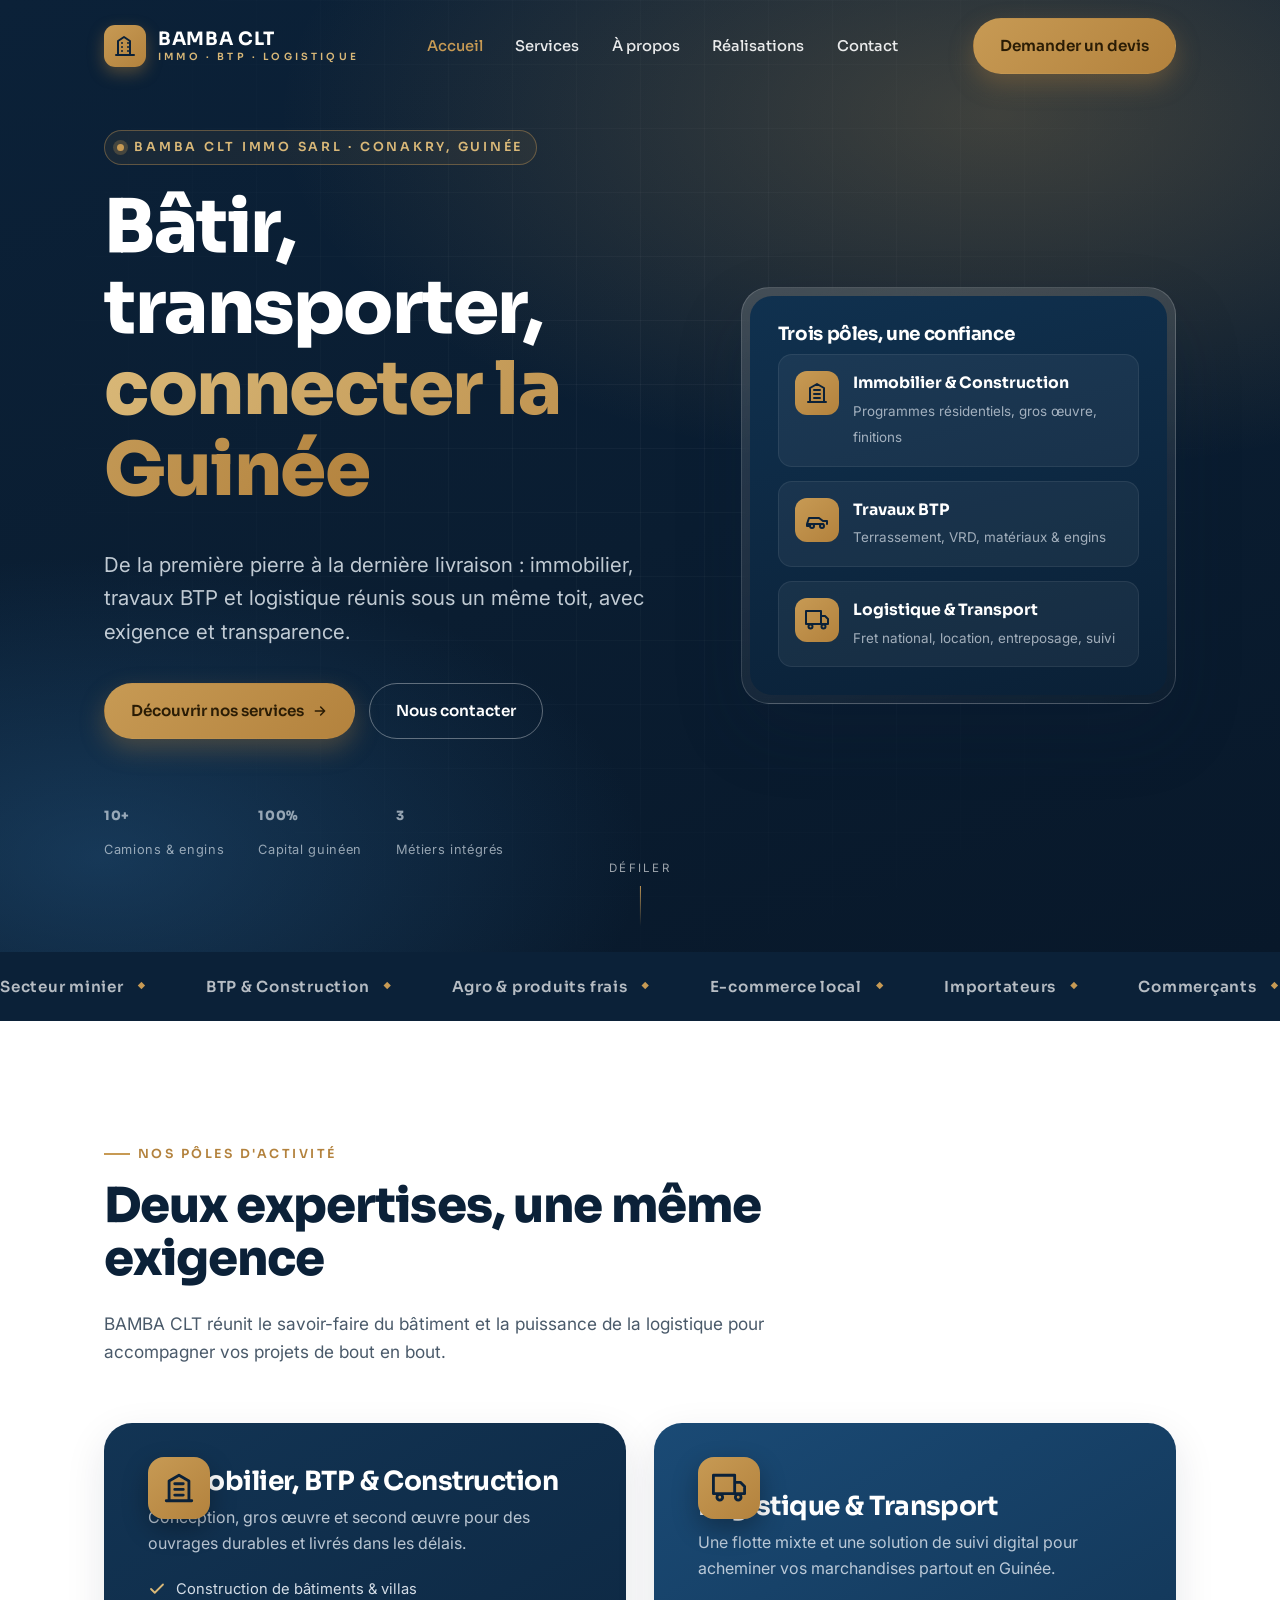
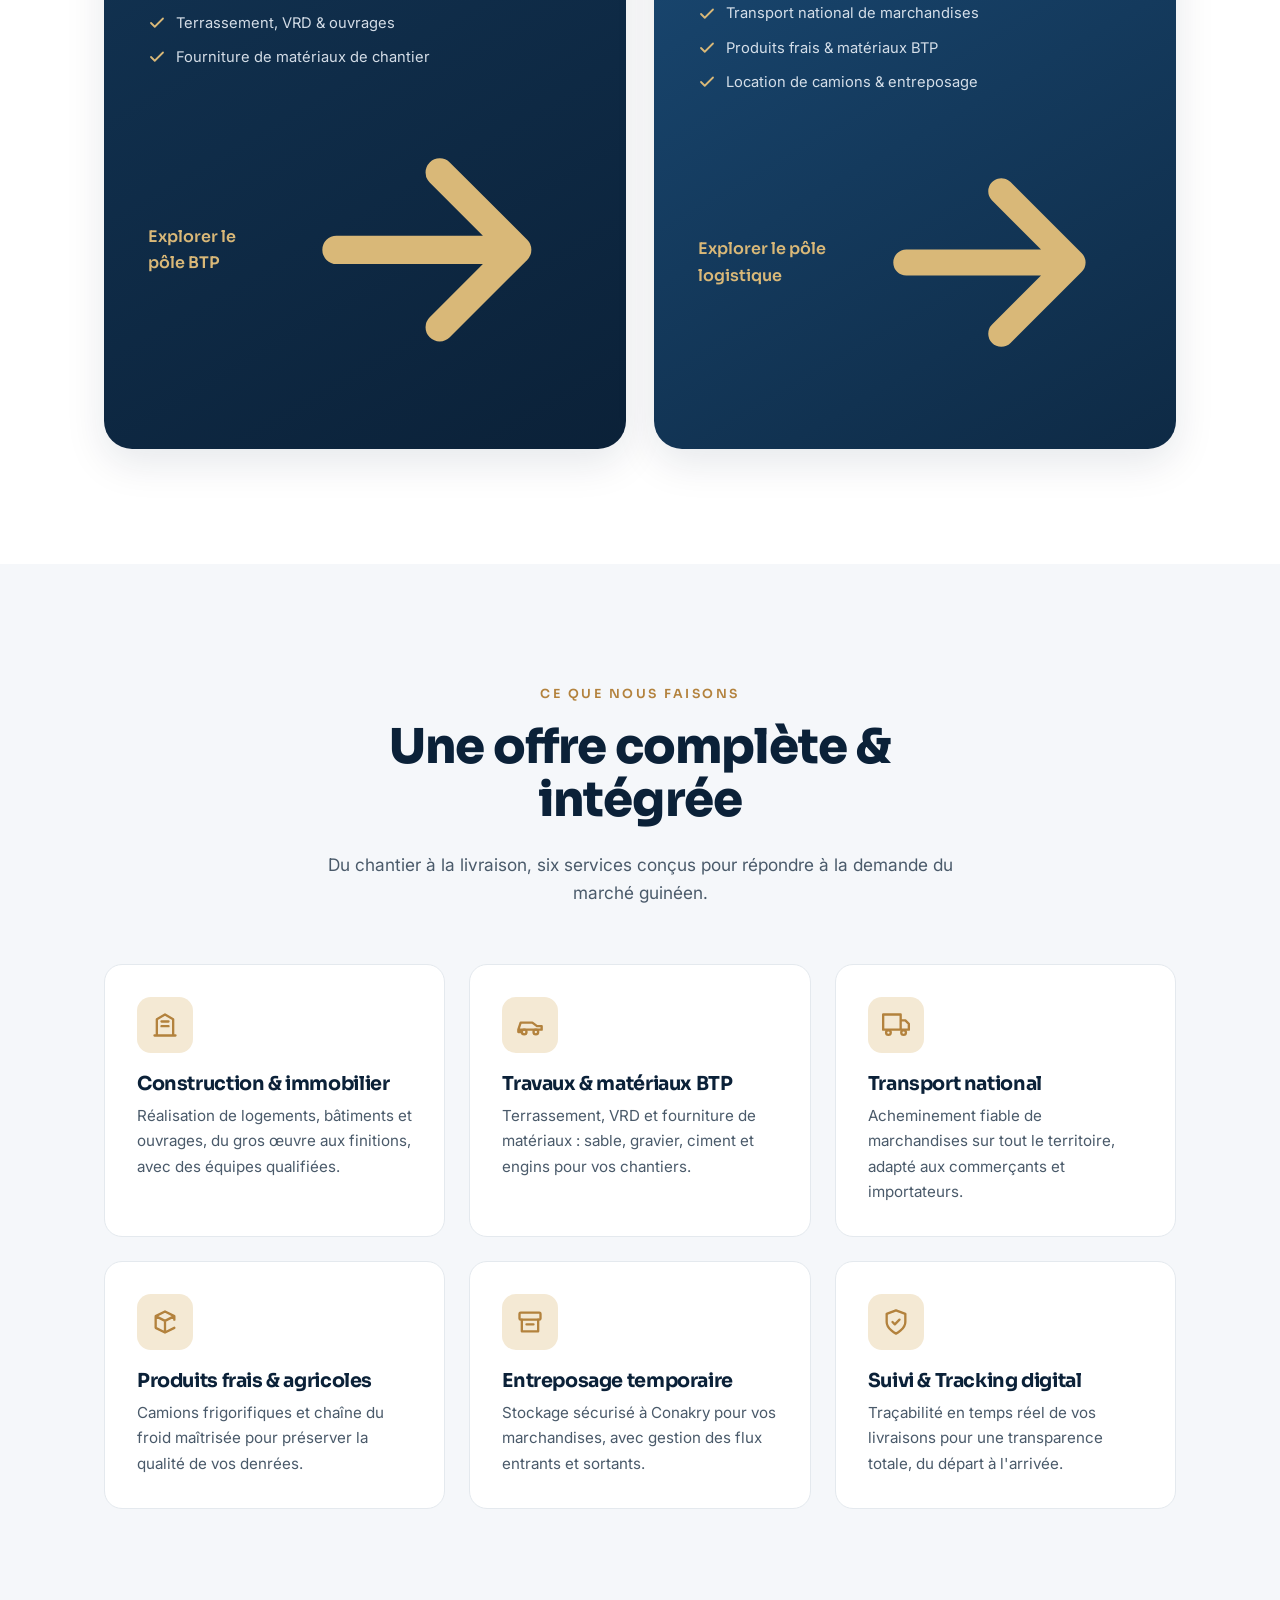
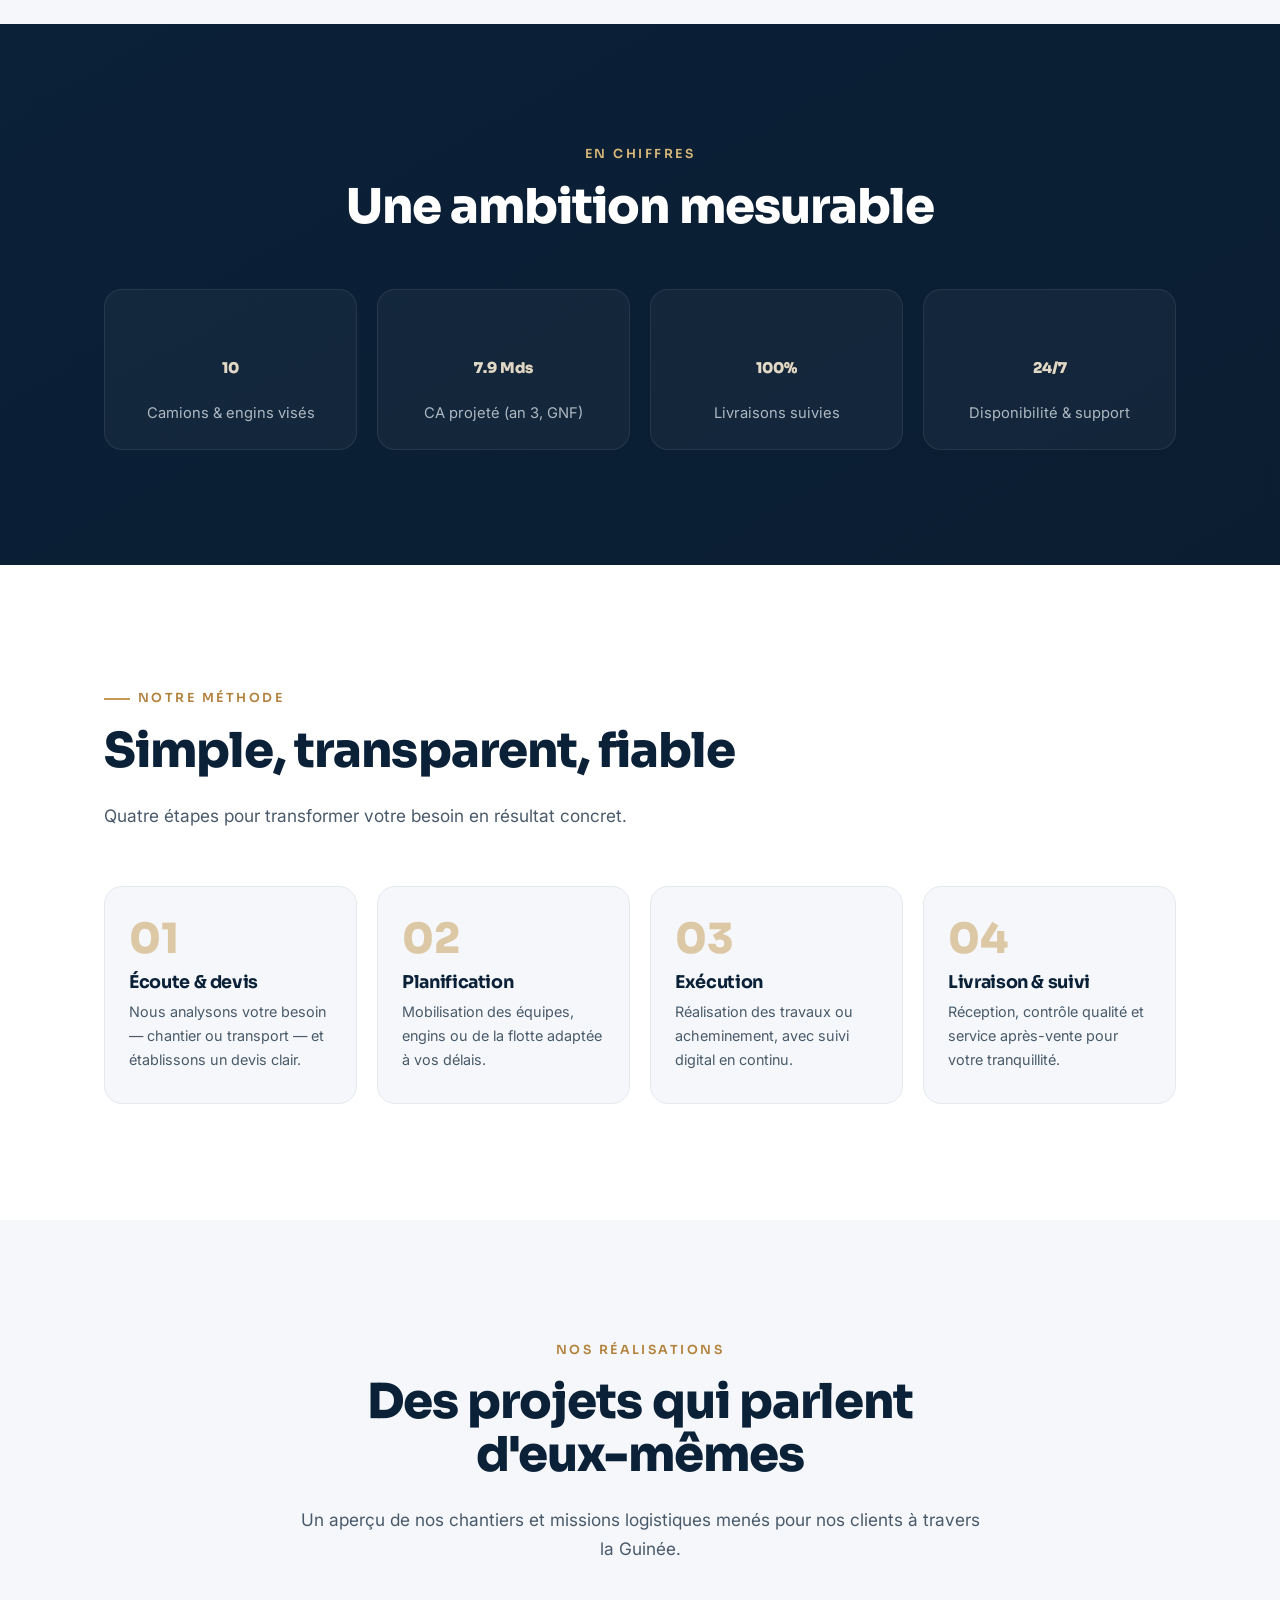
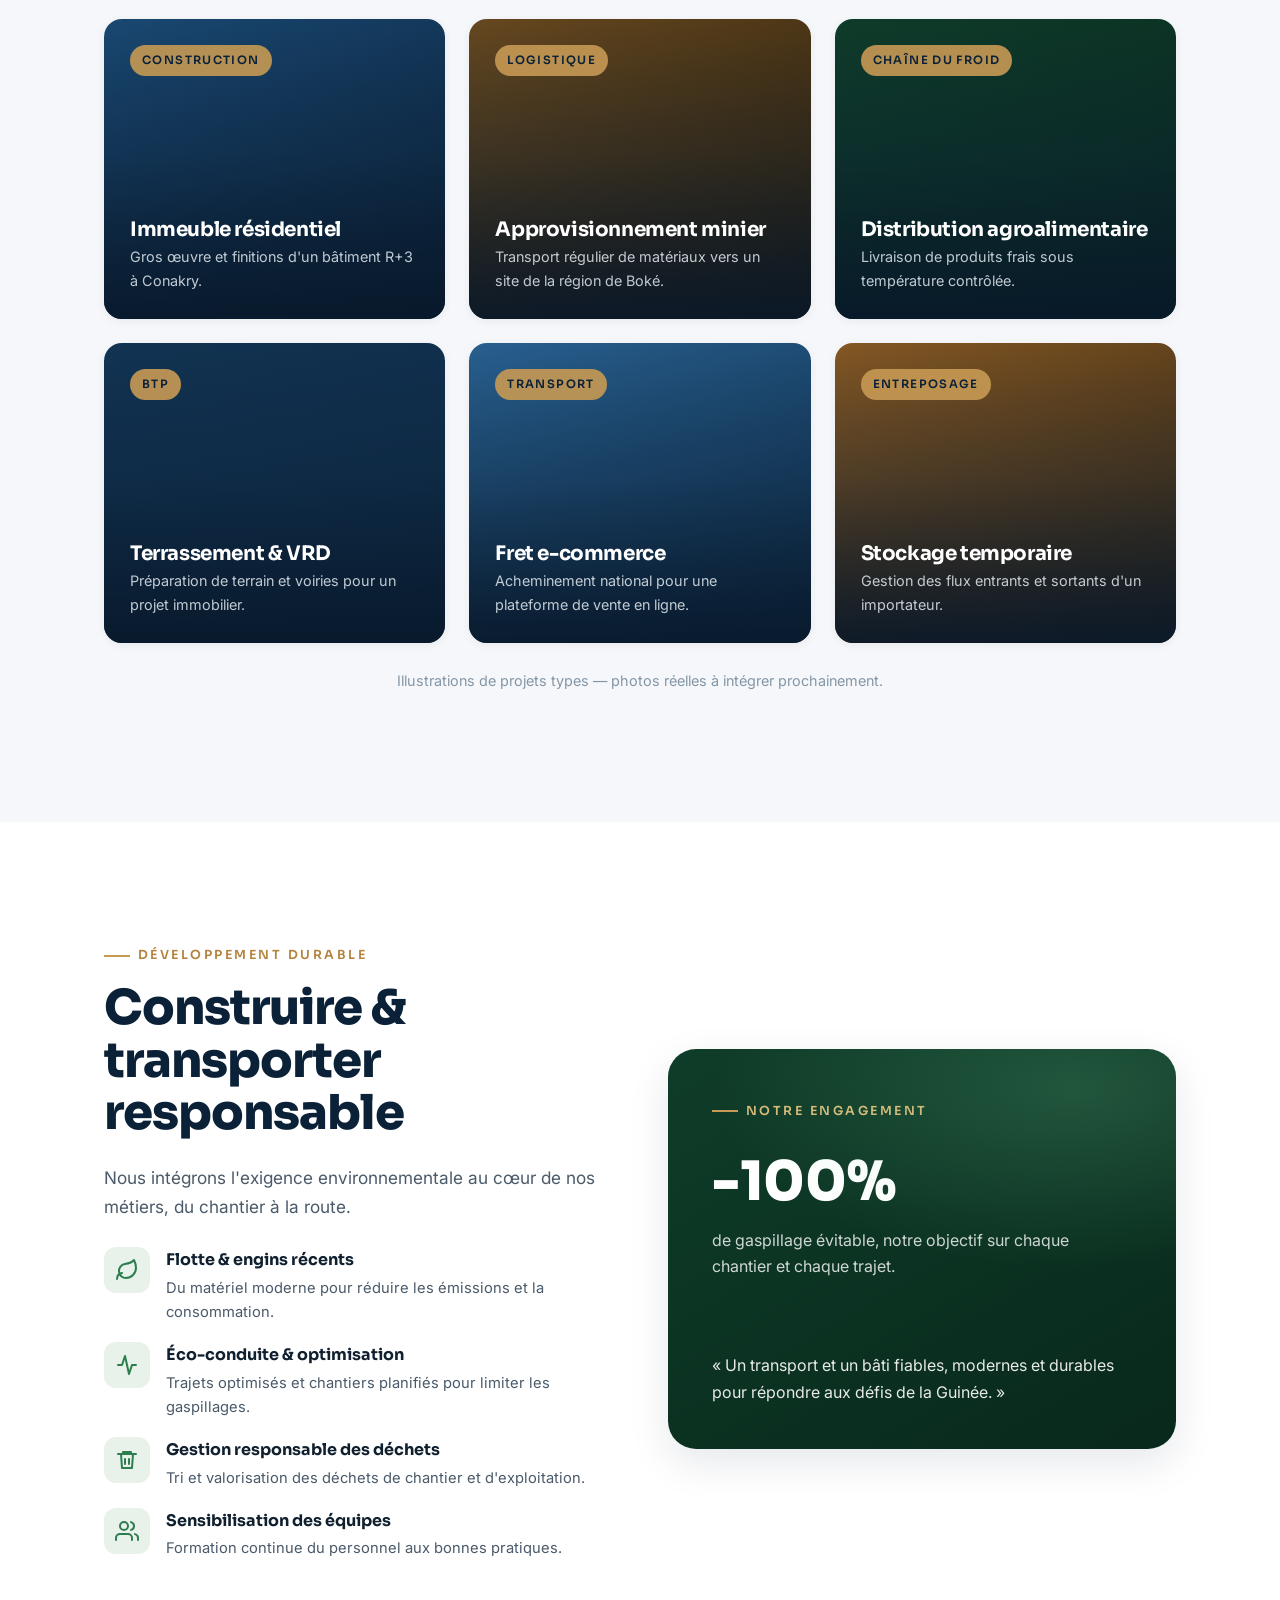
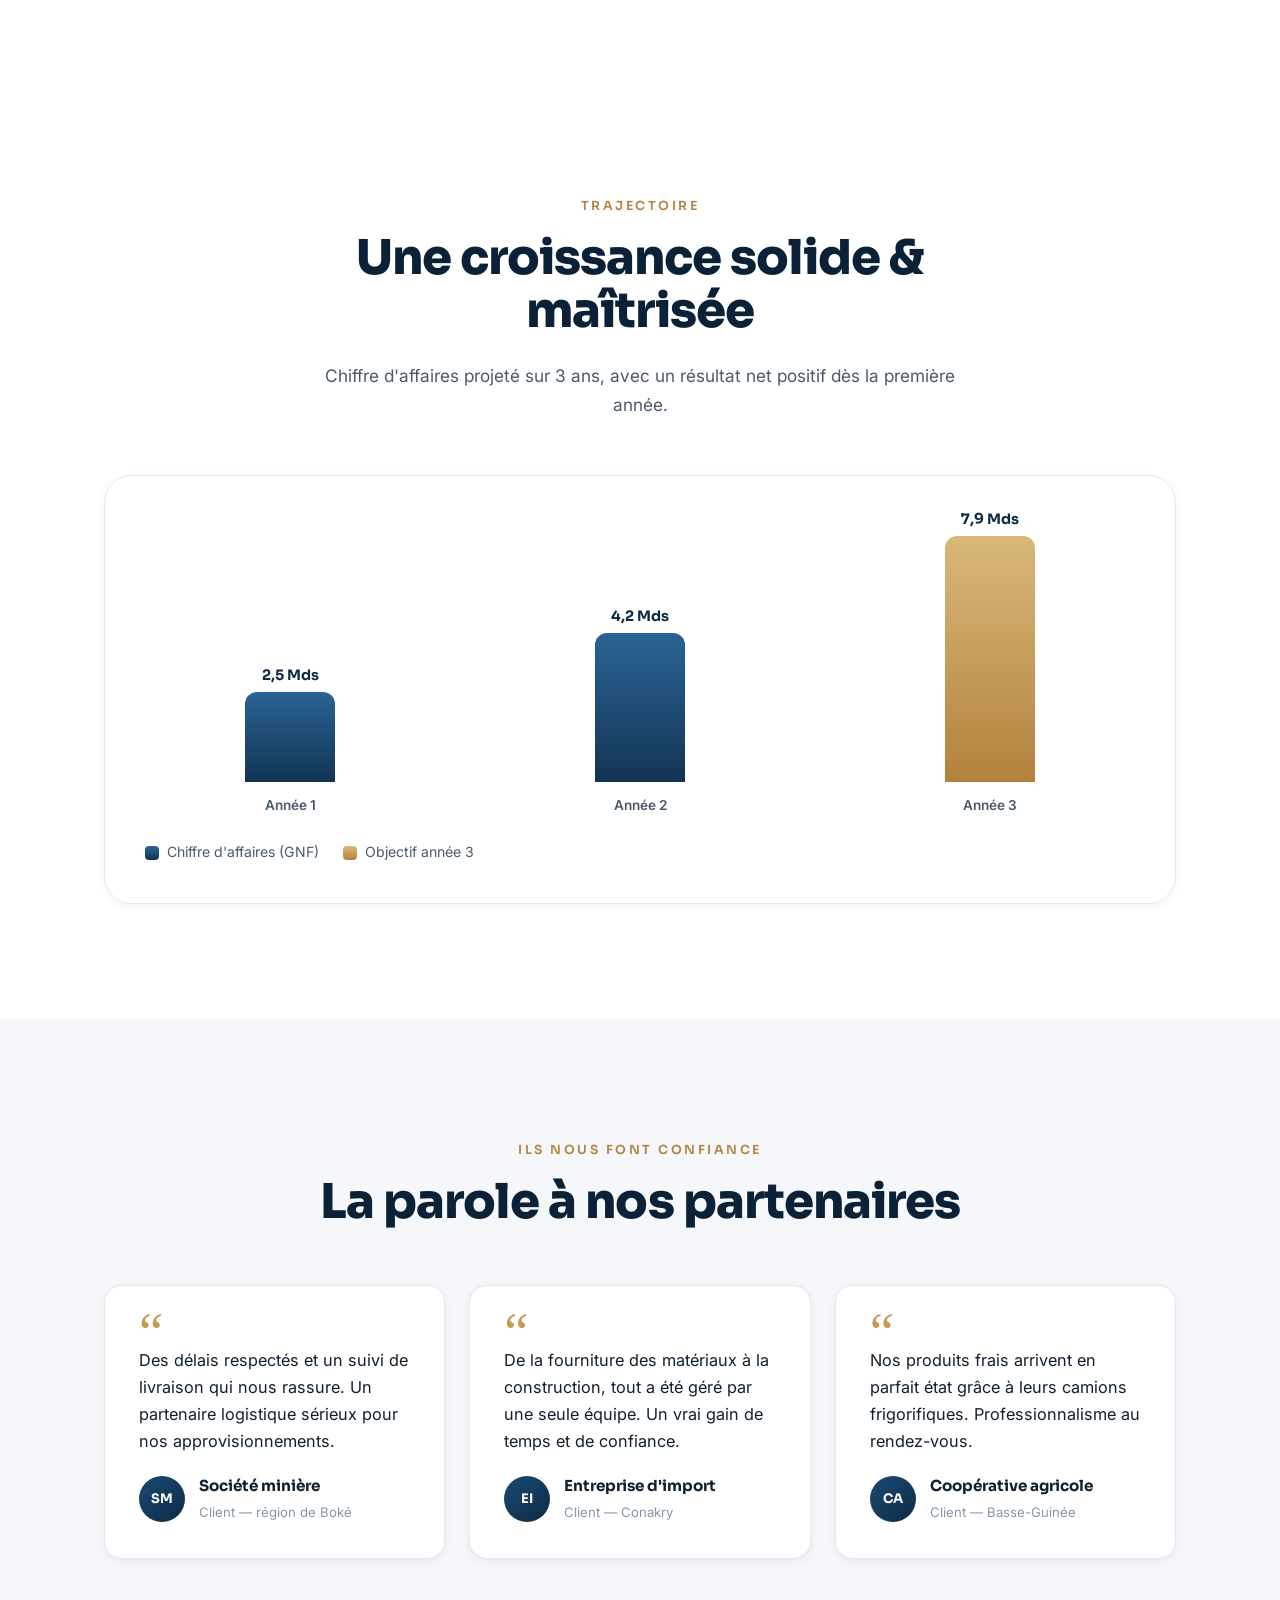
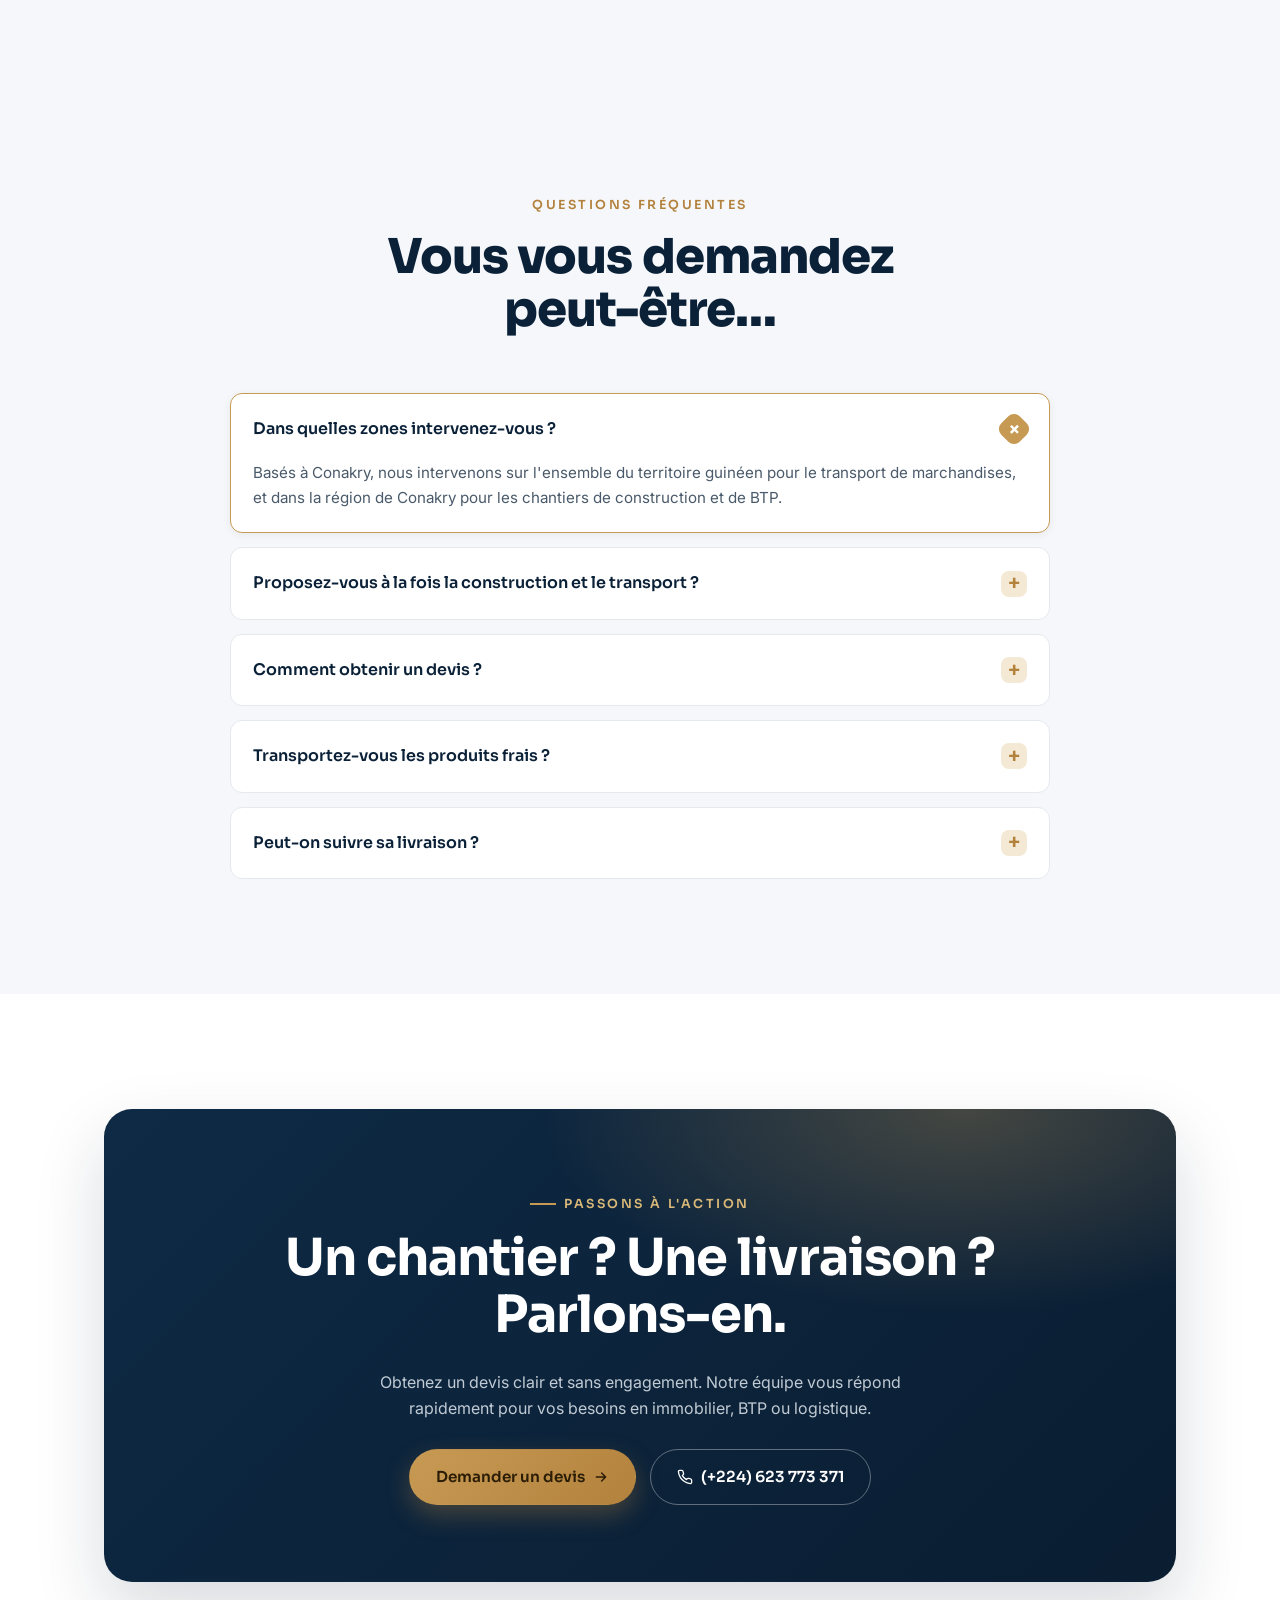
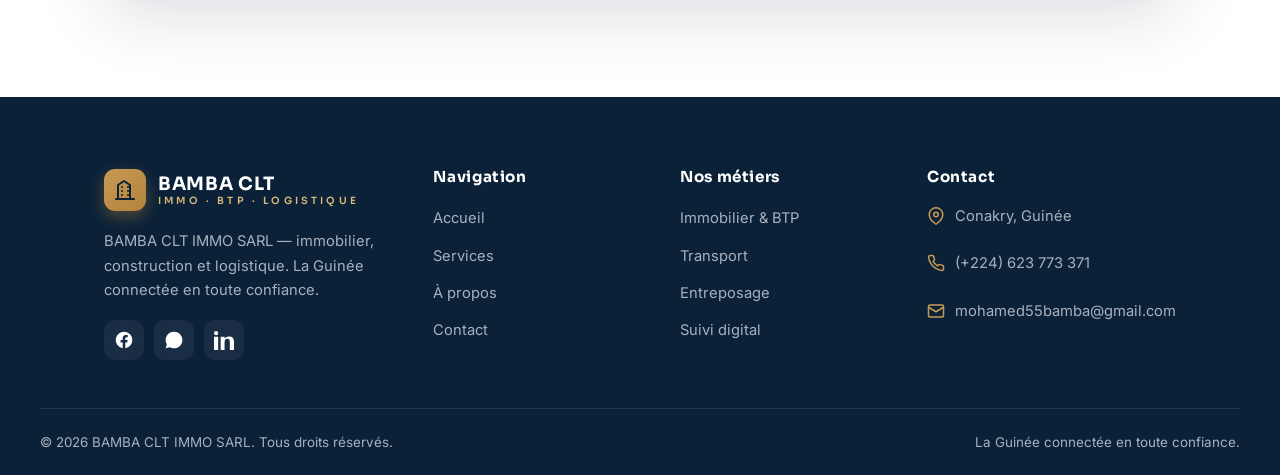
==== commit 985541a9: "feat: section Réalisations, FAQ et SEO (Open Graph, sitemap, robots) - Nouvelle section « Réalisatio" ====
--- a/index.html
+++ b/index.html
@@ -6,6 +6,19 @@
 <title>BAMBA CLT — Immobilier, BTP & Logistique en Guinée</title>
 <meta name="description" content="BAMBA CLT IMMO SARL : construction & immobilier, travaux BTP et transport logistique en Guinée. La Guinée connectée en toute confiance.">
 <link rel="icon" type="image/png" href="assets/img/logo.png">
+<link rel="canonical" href="https://www.bamba-logistique.com/">
+<meta property="og:type" content="website">
+<meta property="og:site_name" content="BAMBA CLT IMMO SARL">
+<meta property="og:locale" content="fr_FR">
+<meta property="og:title" content="BAMBA CLT — Immobilier, BTP & Logistique en Guinée">
+<meta property="og:description" content="Construction & immobilier, travaux BTP et transport logistique en Guinée. La Guinée connectée en toute confiance.">
+<meta property="og:url" content="https://www.bamba-logistique.com/">
+<meta property="og:image" content="https://www.bamba-logistique.com/assets/img/logo.png">
+<meta name="twitter:card" content="summary_large_image">
+<meta name="twitter:title" content="BAMBA CLT — Immobilier, BTP & Logistique en Guinée">
+<meta name="twitter:description" content="Construction & immobilier, travaux BTP et transport logistique en Guinée. La Guinée connectée en toute confiance.">
+<meta name="twitter:image" content="https://www.bamba-logistique.com/assets/img/logo.png">
+<meta name="theme-color" content="#0b2138">
 <link rel="preconnect" href="https://fonts.googleapis.com">
 <link rel="preconnect" href="https://fonts.gstatic.com" crossorigin>
 <link href="https://fonts.googleapis.com/css2?family=Sora:wght@400;500;600;700;800&family=Inter:wght@400;500;600&display=swap" rel="stylesheet">
@@ -211,8 +224,52 @@
   </div>
 </section>
 
+<!-- ================= RÉALISATIONS ================= -->
+<section class="section" id="realisations" style="background:var(--cloud)">
+  <div class="wrap">
+    <div class="section-head center" data-reveal>
+      <span class="kicker">Nos réalisations</span>
+      <h2 class="section-title">Des projets qui parlent d'eux-mêmes</h2>
+      <p class="section-sub">Un aperçu de nos chantiers et missions logistiques menés pour nos clients à travers la Guinée.</p>
+    </div>
+    <div class="proj-grid">
+      <article class="proj-card p1" data-reveal>
+        <span class="proj-cat">Construction</span>
+        <h3>Immeuble résidentiel</h3>
+        <p>Gros œuvre et finitions d'un bâtiment R+3 à Conakry.</p>
+      </article>
+      <article class="proj-card p2" data-reveal>
+        <span class="proj-cat">Logistique</span>
+        <h3>Approvisionnement minier</h3>
+        <p>Transport régulier de matériaux vers un site de la région de Boké.</p>
+      </article>
+      <article class="proj-card p3" data-reveal>
+        <span class="proj-cat">Chaîne du froid</span>
+        <h3>Distribution agroalimentaire</h3>
+        <p>Livraison de produits frais sous température contrôlée.</p>
+      </article>
+      <article class="proj-card p4" data-reveal>
+        <span class="proj-cat">BTP</span>
+        <h3>Terrassement &amp; VRD</h3>
+        <p>Préparation de terrain et voiries pour un projet immobilier.</p>
+      </article>
+      <article class="proj-card p5" data-reveal>
+        <span class="proj-cat">Transport</span>
+        <h3>Fret e-commerce</h3>
+        <p>Acheminement national pour une plateforme de vente en ligne.</p>
+      </article>
+      <article class="proj-card p6" data-reveal>
+        <span class="proj-cat">Entreposage</span>
+        <h3>Stockage temporaire</h3>
+        <p>Gestion des flux entrants et sortants d'un importateur.</p>
+      </article>
+    </div>
+    <p style="text-align:center;color:var(--mist);font-size:.9rem;margin-top:26px">Illustrations de projets types — photos réelles à intégrer prochainement.</p>
+  </div>
+</section>
+
 <!-- ================= SUSTAINABILITY ================= -->
-<section class="section" id="realisations" style="background:var(--cloud)">
+<section class="section" style="background:#fff">
   <div class="wrap split">
     <div data-reveal>
       <span class="kicker">Développement durable</span>
@@ -297,6 +354,38 @@
   </div>
 </section>
 
+<!-- ================= FAQ ================= -->
+<section class="section" style="background:var(--cloud)">
+  <div class="wrap">
+    <div class="section-head center" data-reveal>
+      <span class="kicker">Questions fréquentes</span>
+      <h2 class="section-title">Vous vous demandez peut-être…</h2>
+    </div>
+    <div class="faq" data-reveal>
+      <details open>
+        <summary>Dans quelles zones intervenez-vous&nbsp;? <span class="plus">+</span></summary>
+        <p>Basés à Conakry, nous intervenons sur l'ensemble du territoire guinéen pour le transport de marchandises, et dans la région de Conakry pour les chantiers de construction et de BTP.</p>
+      </details>
+      <details>
+        <summary>Proposez-vous à la fois la construction et le transport&nbsp;? <span class="plus">+</span></summary>
+        <p>Oui. C'est notre force : nous réunissons l'immobilier / BTP et la logistique. Nous pouvons par exemple fournir et transporter les matériaux, puis réaliser le chantier — le tout géré par une seule équipe.</p>
+      </details>
+      <details>
+        <summary>Comment obtenir un devis&nbsp;? <span class="plus">+</span></summary>
+        <p>Remplissez le formulaire de la page Contact ou appelez-nous directement. Nous revenons vers vous avec une proposition claire et sans engagement, généralement sous 24&nbsp;heures.</p>
+      </details>
+      <details>
+        <summary>Transportez-vous les produits frais&nbsp;? <span class="plus">+</span></summary>
+        <p>Absolument. Nous disposons de camions frigorifiques pour préserver la chaîne du froid de vos produits frais et agricoles, du chargement à la livraison.</p>
+      </details>
+      <details>
+        <summary>Peut-on suivre sa livraison&nbsp;? <span class="plus">+</span></summary>
+        <p>Oui. Notre solution de suivi digital vous permet de connaître l'état de votre livraison en temps réel, pour une transparence totale.</p>
+      </details>
+    </div>
+  </div>
+</section>
+
 <!-- ================= CTA ================= -->
 <section class="section">
   <div class="wrap">
--- a/assets/css/style.css
+++ b/assets/css/style.css
@@ -392,6 +392,44 @@
 .check-list li { display: flex; gap: 12px; align-items: flex-start; }
 .check-list svg { width: 22px; height: 22px; color: var(--gold-600); flex: none; }
 
+/* ---------- Projects / Réalisations ---------- */
+.proj-grid { display: grid; grid-template-columns: repeat(3, 1fr); gap: 24px; }
+.proj-card {
+  position: relative; border-radius: var(--radius); overflow: hidden; min-height: 300px;
+  display: flex; flex-direction: column; justify-content: flex-end; padding: 26px;
+  color: #fff; box-shadow: var(--shadow-sm); isolation: isolate;
+  transition: transform .4s var(--ease), box-shadow .4s;
+}
+.proj-card:hover { transform: translateY(-8px); box-shadow: var(--shadow-md); }
+.proj-card::before { content: ""; position: absolute; inset: 0; z-index: -2; background-size: cover; background-position: center; transition: transform .6s var(--ease); }
+.proj-card:hover::before { transform: scale(1.08); }
+.proj-card::after { content: ""; position: absolute; inset: 0; z-index: -1; background: linear-gradient(180deg, rgba(11,33,56,.05) 0%, rgba(11,33,56,.35) 45%, rgba(8,24,42,.92) 100%); }
+.proj-card.p1::before { background: linear-gradient(150deg, #1a4a75, #0b2138); }
+.proj-card.p2::before { background: linear-gradient(150deg, #6b4a1e, #2a1c05); }
+.proj-card.p3::before { background: linear-gradient(150deg, #0f3d29, #08281b); }
+.proj-card.p4::before { background: linear-gradient(150deg, #123454, #0e2a45); }
+.proj-card.p5::before { background: linear-gradient(150deg, #2a6394, #10314f); }
+.proj-card.p6::before { background: linear-gradient(150deg, #8a5a22, #3a2810); }
+.proj-cat { align-self: flex-start; font-family: var(--ff-head); font-weight: 600; font-size: .72rem; letter-spacing: .12em; text-transform: uppercase; padding: 6px 12px; border-radius: 999px; background: rgba(199,154,84,.9); color: var(--navy-900); margin-bottom: auto; }
+.proj-card h3 { color: #fff; font-size: 1.25rem; margin: 16px 0 4px; }
+.proj-card p { color: rgba(233,240,247,.82); font-size: .9rem; margin: 0; }
+
+/* ---------- FAQ accordion ---------- */
+.faq { max-width: 820px; margin-inline: auto; display: grid; gap: 14px; }
+.faq details {
+  background: var(--paper); border: 1px solid var(--line); border-radius: var(--radius-sm);
+  padding: 4px 22px; transition: border-color .3s, box-shadow .3s;
+}
+.faq details[open] { border-color: var(--gold-500); box-shadow: var(--shadow-sm); }
+.faq summary {
+  cursor: pointer; list-style: none; padding: 18px 0; font-family: var(--ff-head);
+  font-weight: 600; color: var(--navy-900); display: flex; justify-content: space-between; align-items: center; gap: 16px;
+}
+.faq summary::-webkit-details-marker { display: none; }
+.faq summary .plus { flex: none; width: 26px; height: 26px; border-radius: 8px; background: var(--gold-100); color: var(--gold-600); display: grid; place-items: center; font-size: 1.3rem; line-height: 1; transition: transform .3s, background .3s, color .3s; }
+.faq details[open] summary .plus { transform: rotate(45deg); background: var(--gold-500); color: #fff; }
+.faq details p { color: var(--slate); font-size: .95rem; margin: 0 0 18px; }
+
 /* ---------- Reveal animation ---------- */
 [data-reveal] { opacity: 0; transform: translateY(30px); transition: opacity .8s var(--ease), transform .8s var(--ease); }
 [data-reveal].in { opacity: 1; transform: none; }
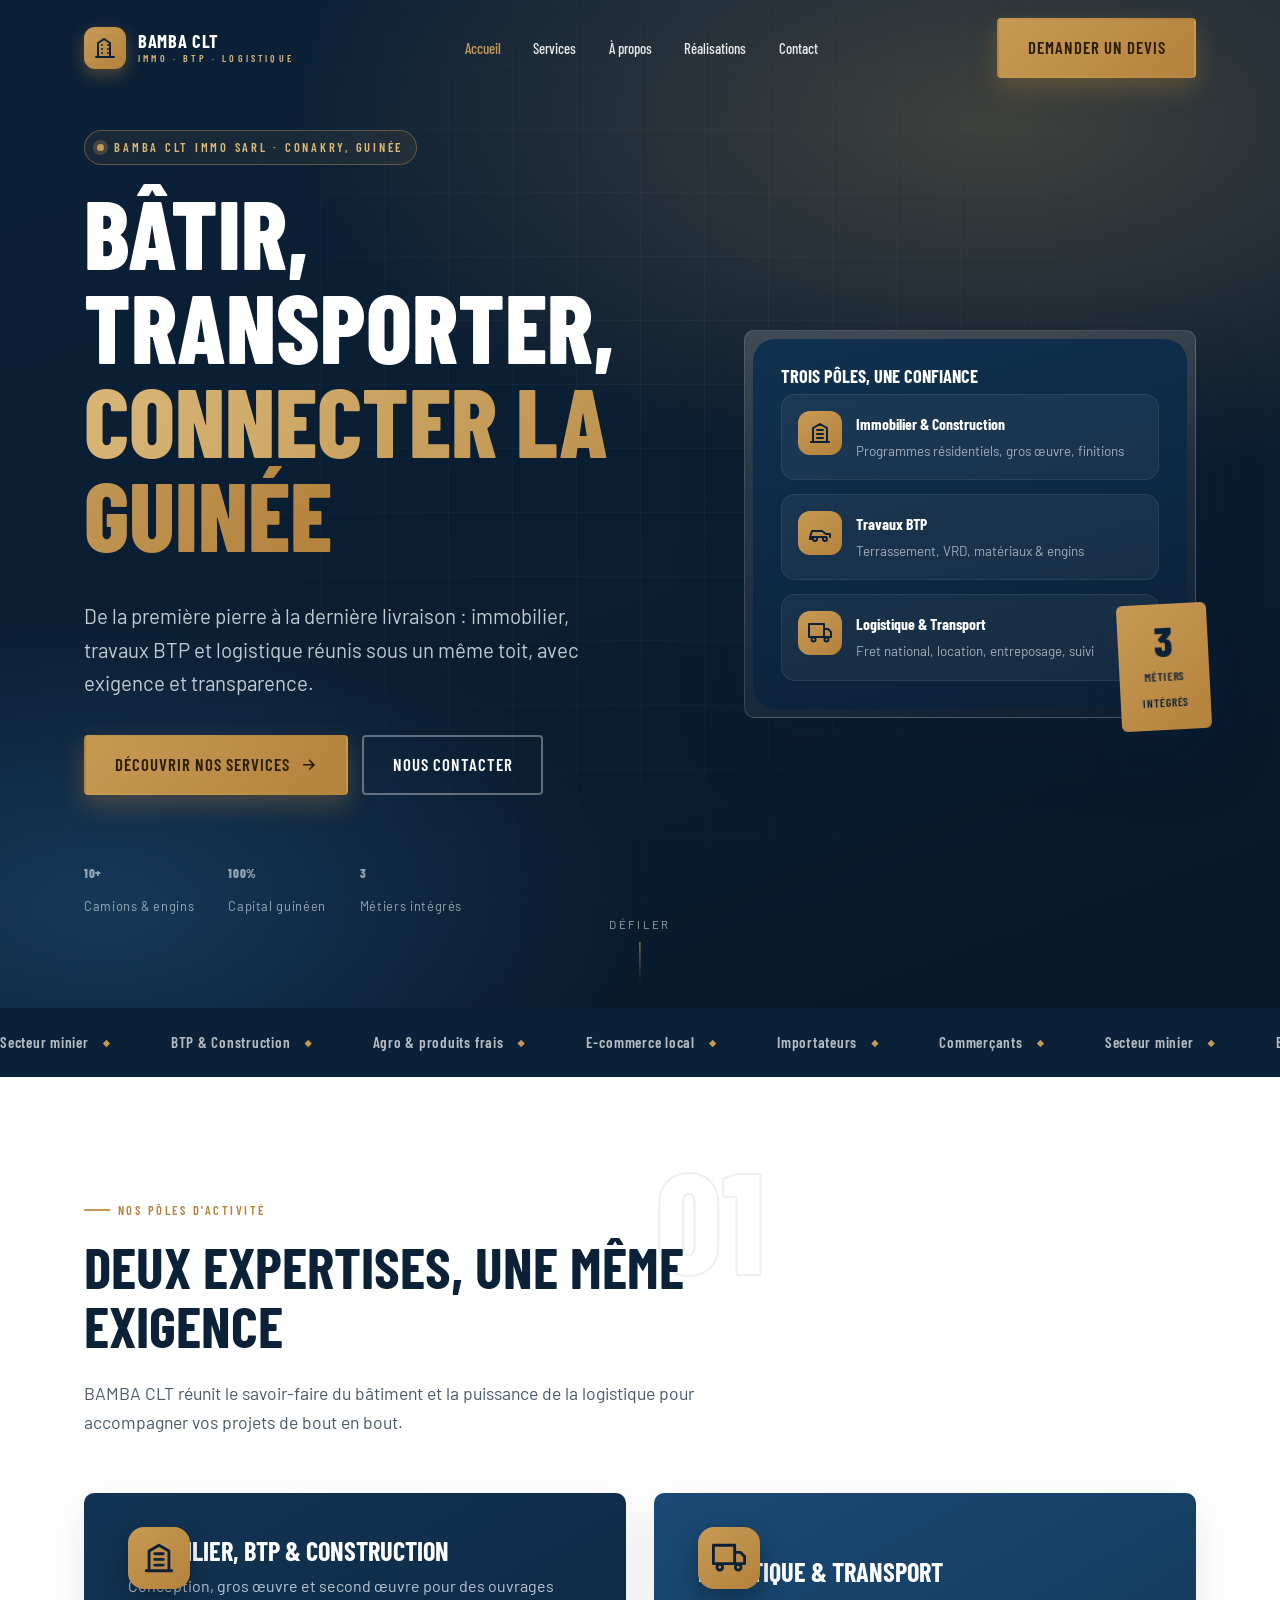
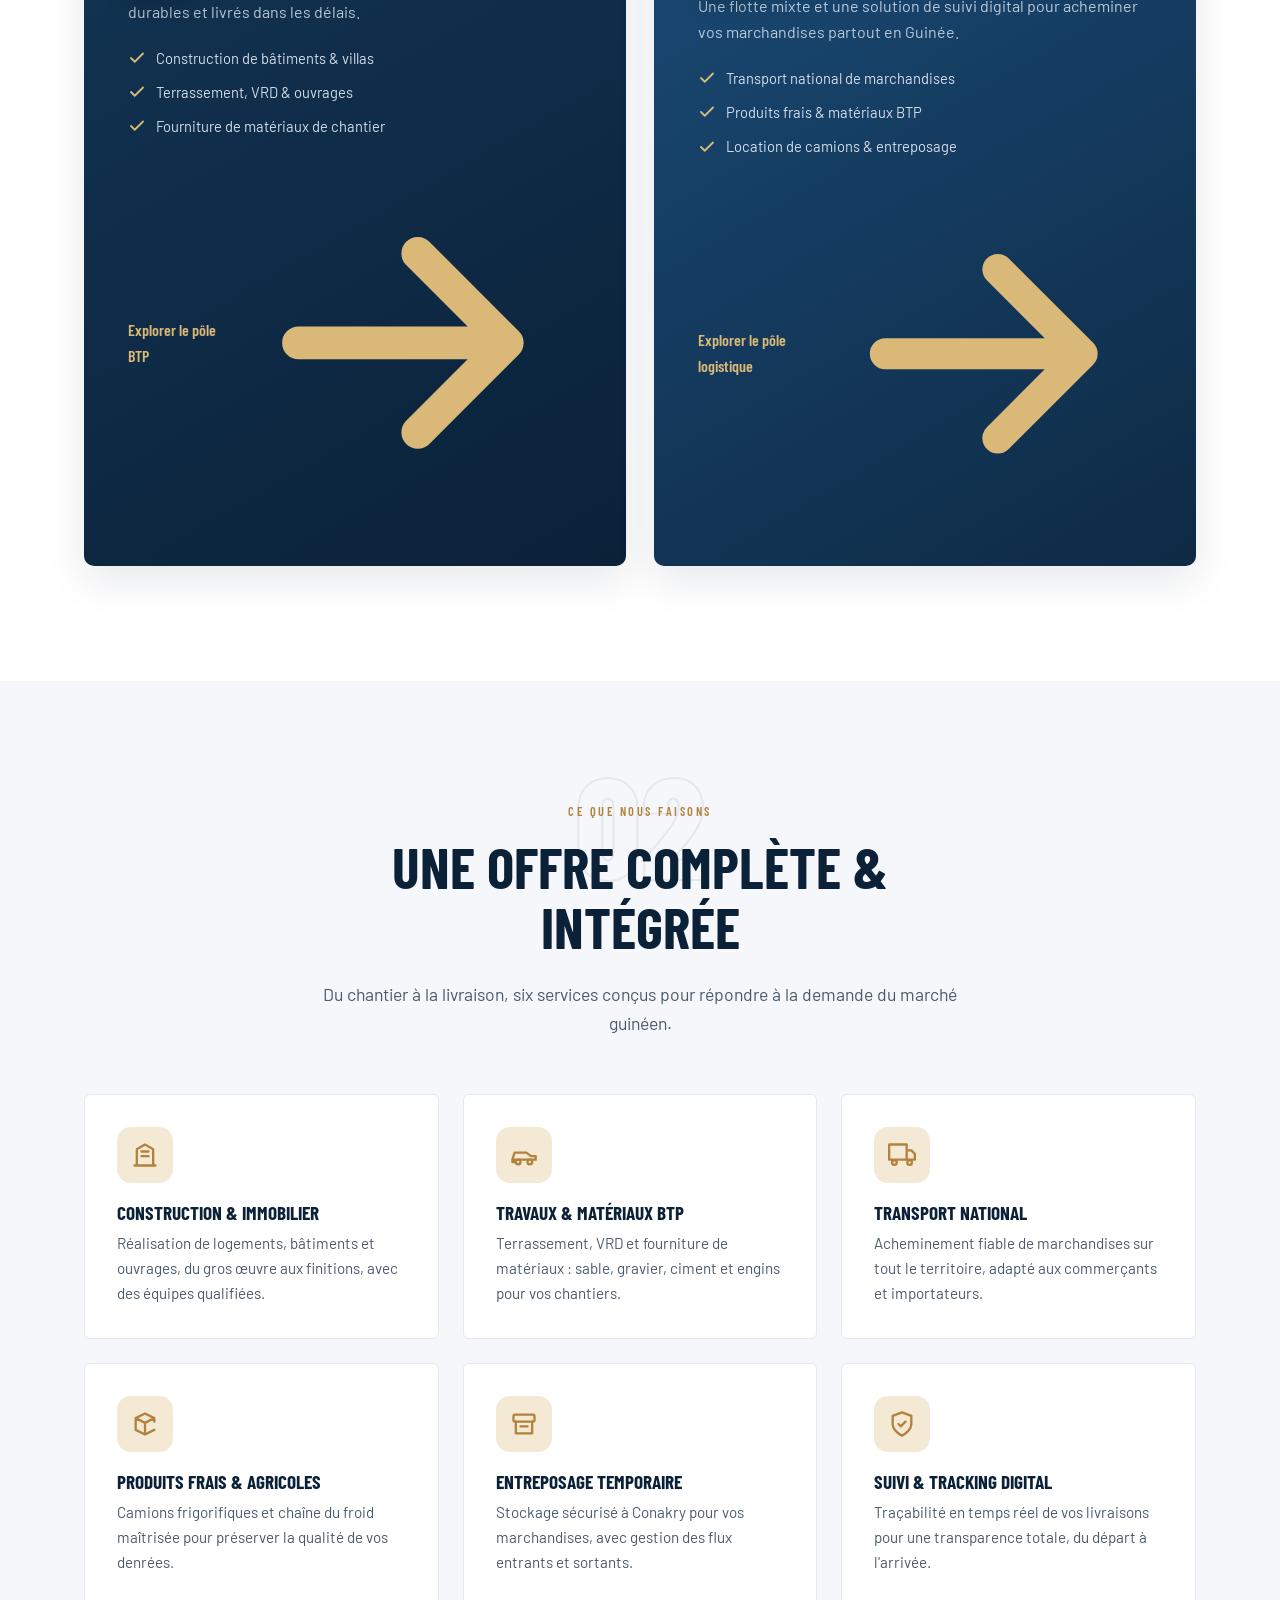
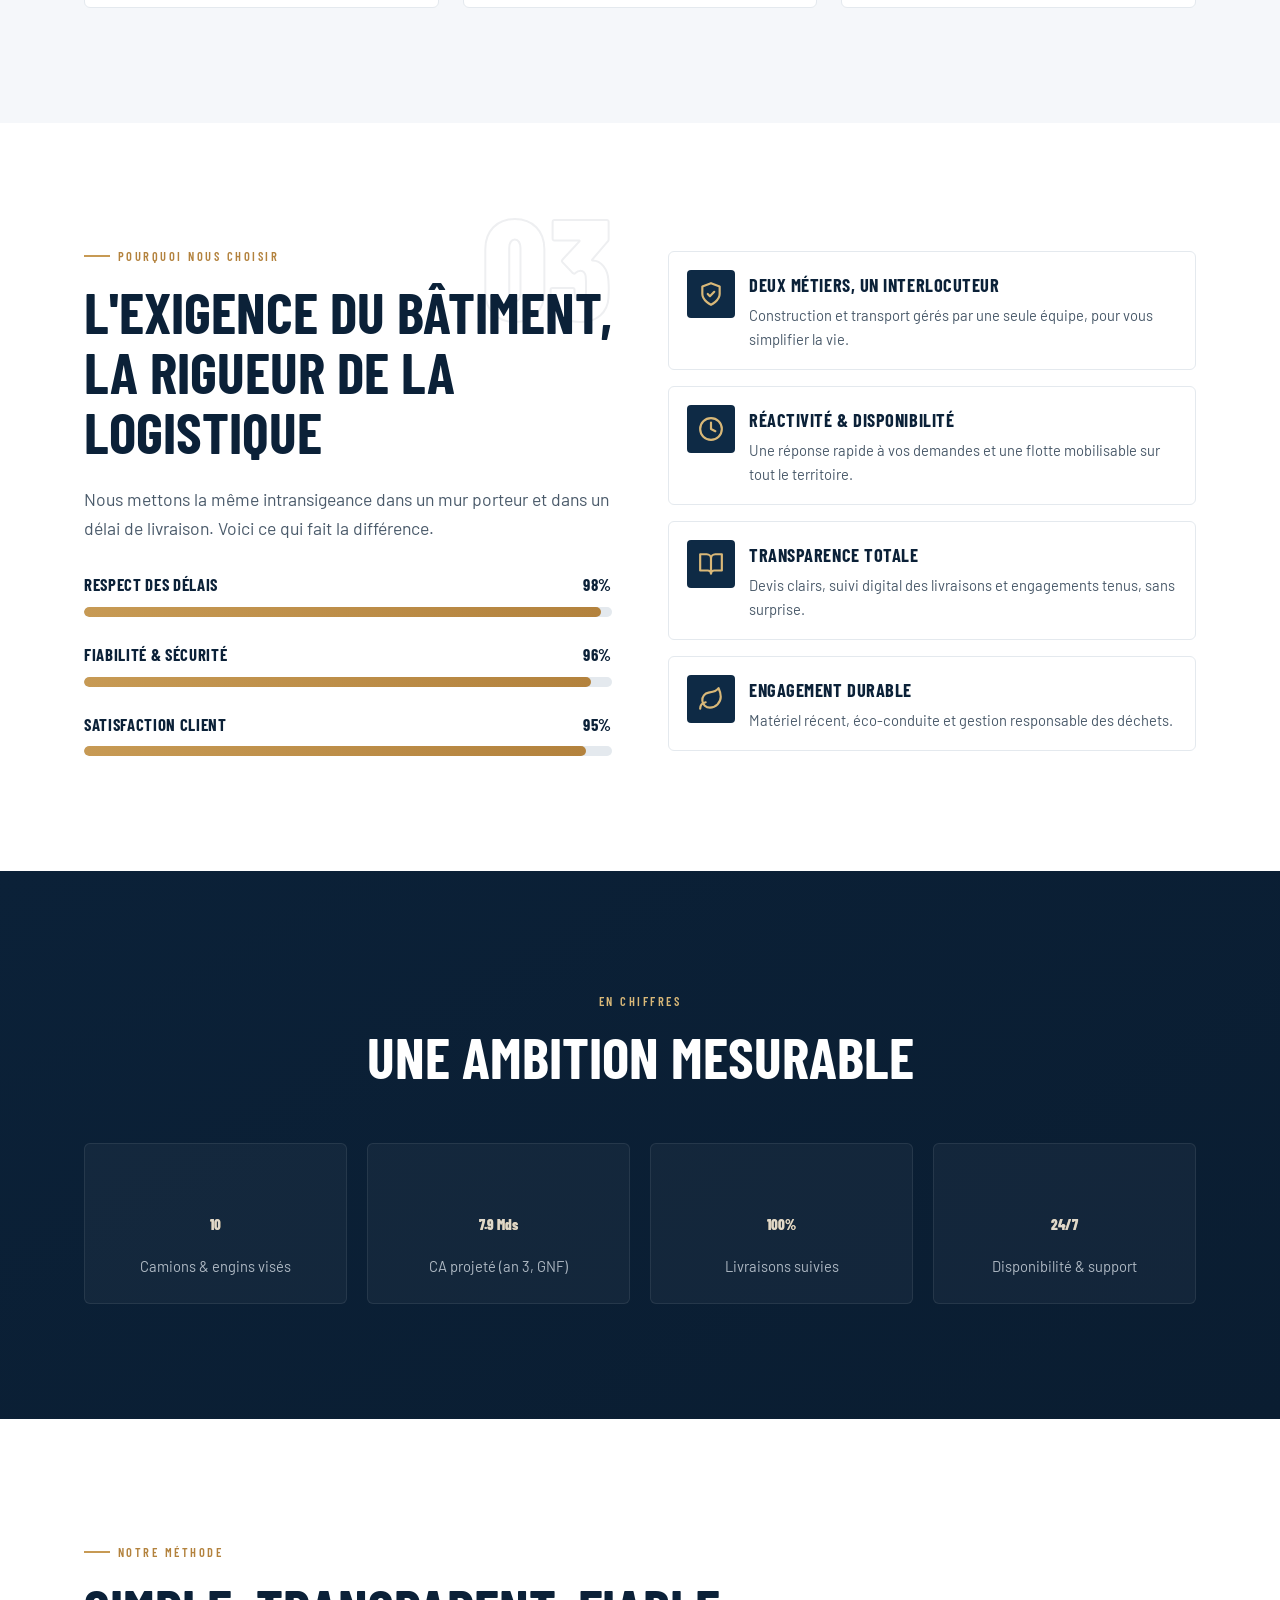
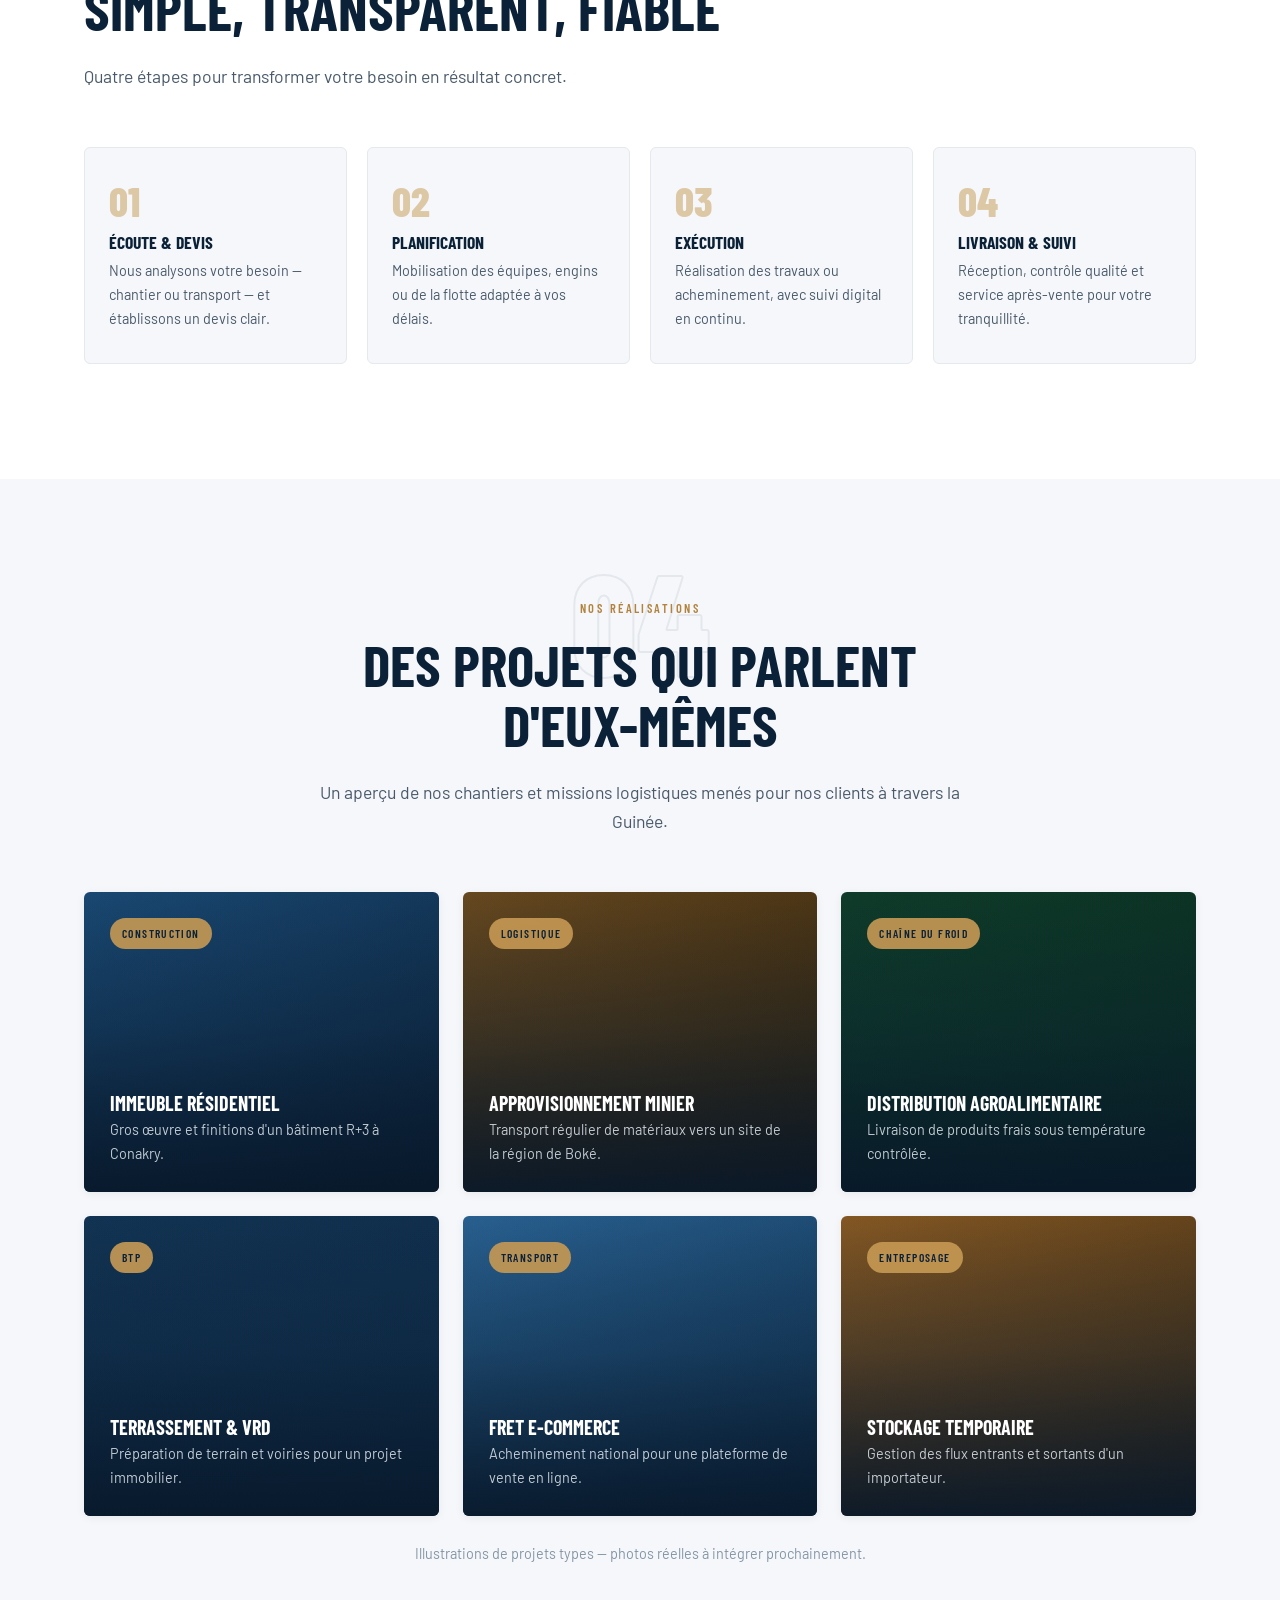
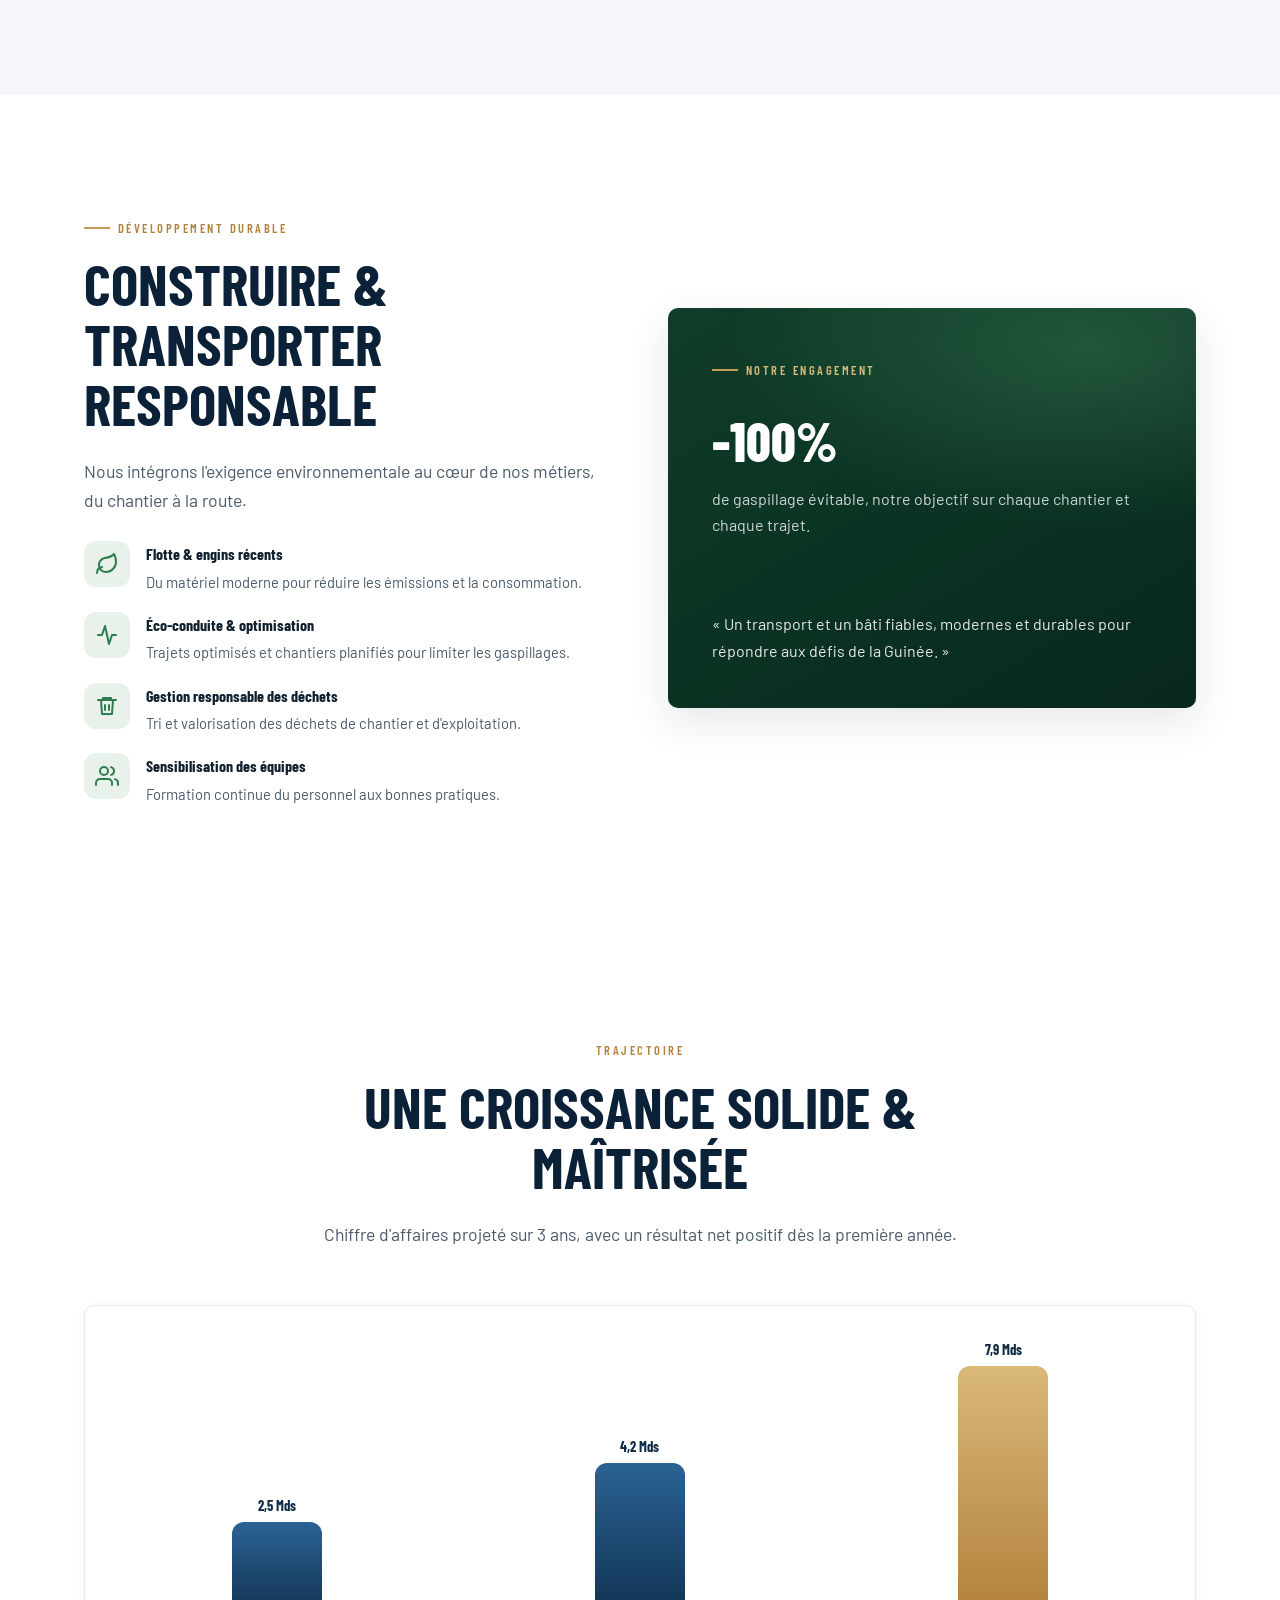
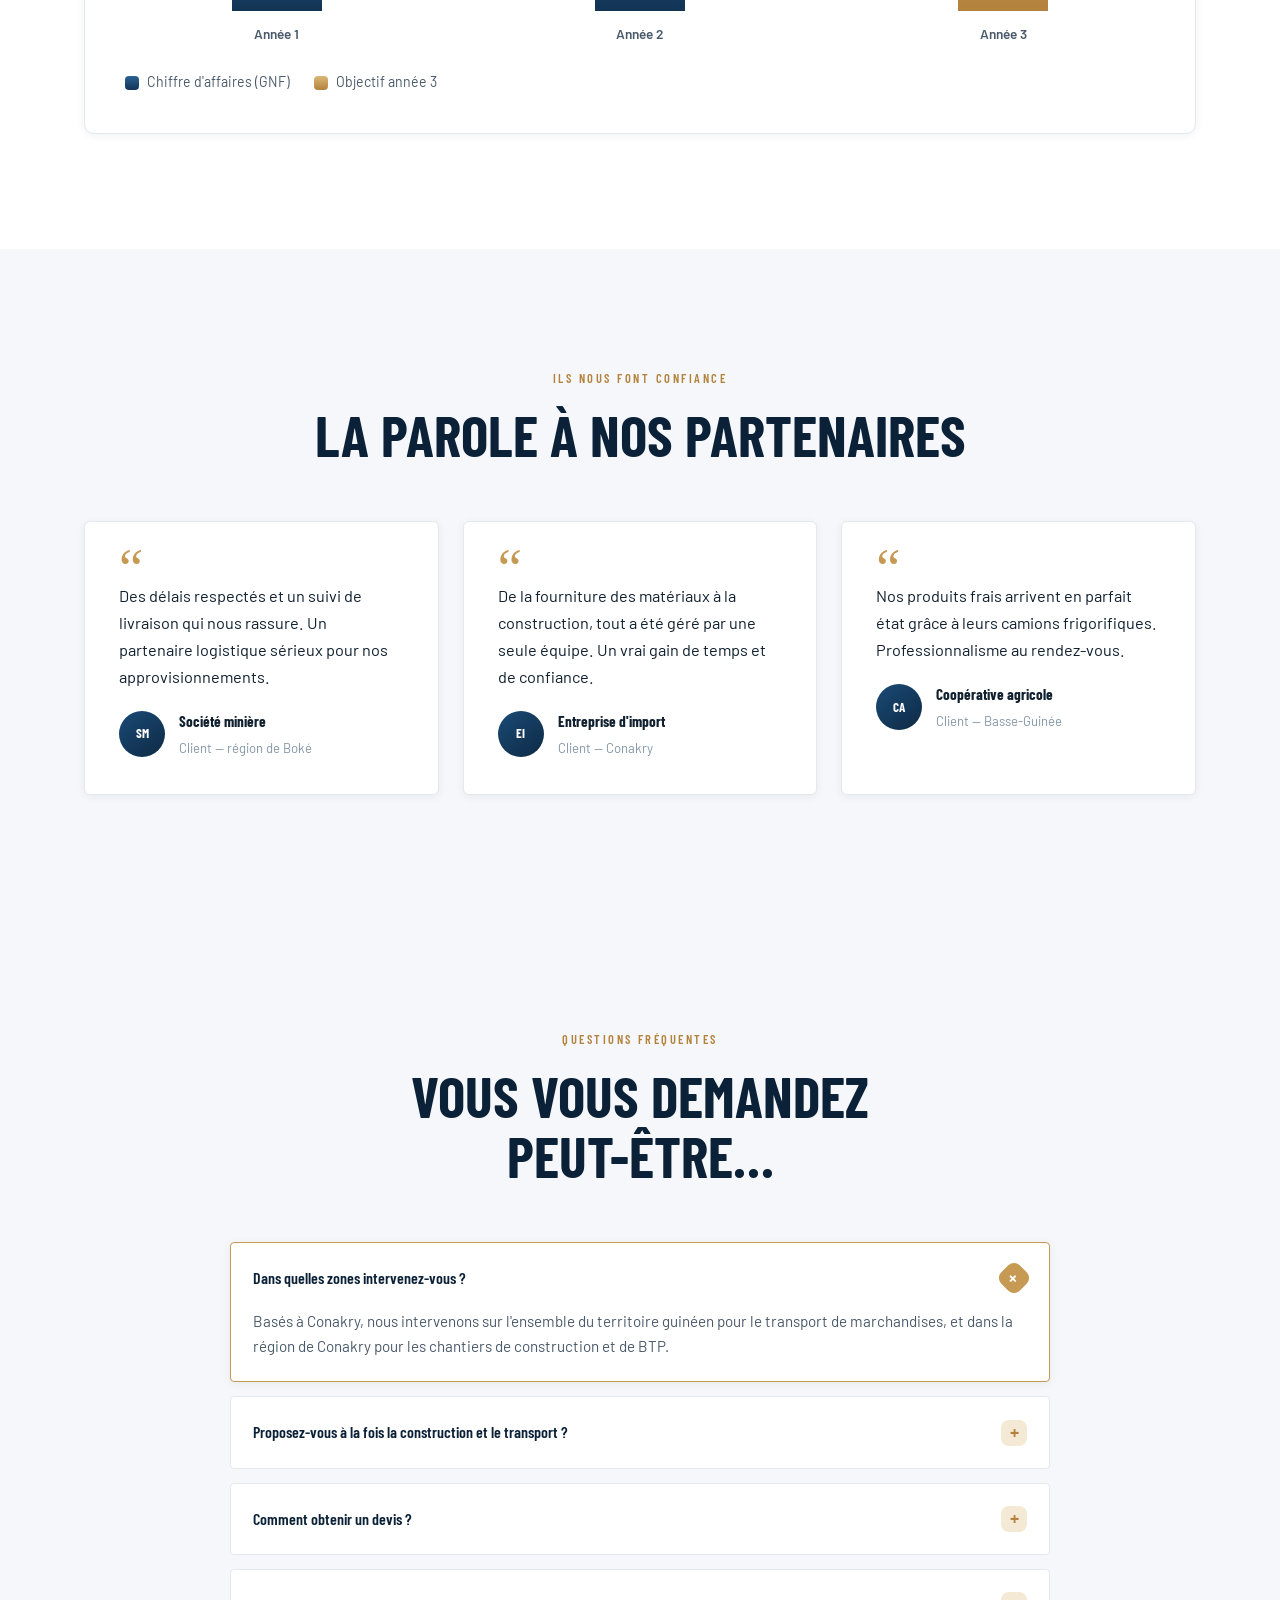
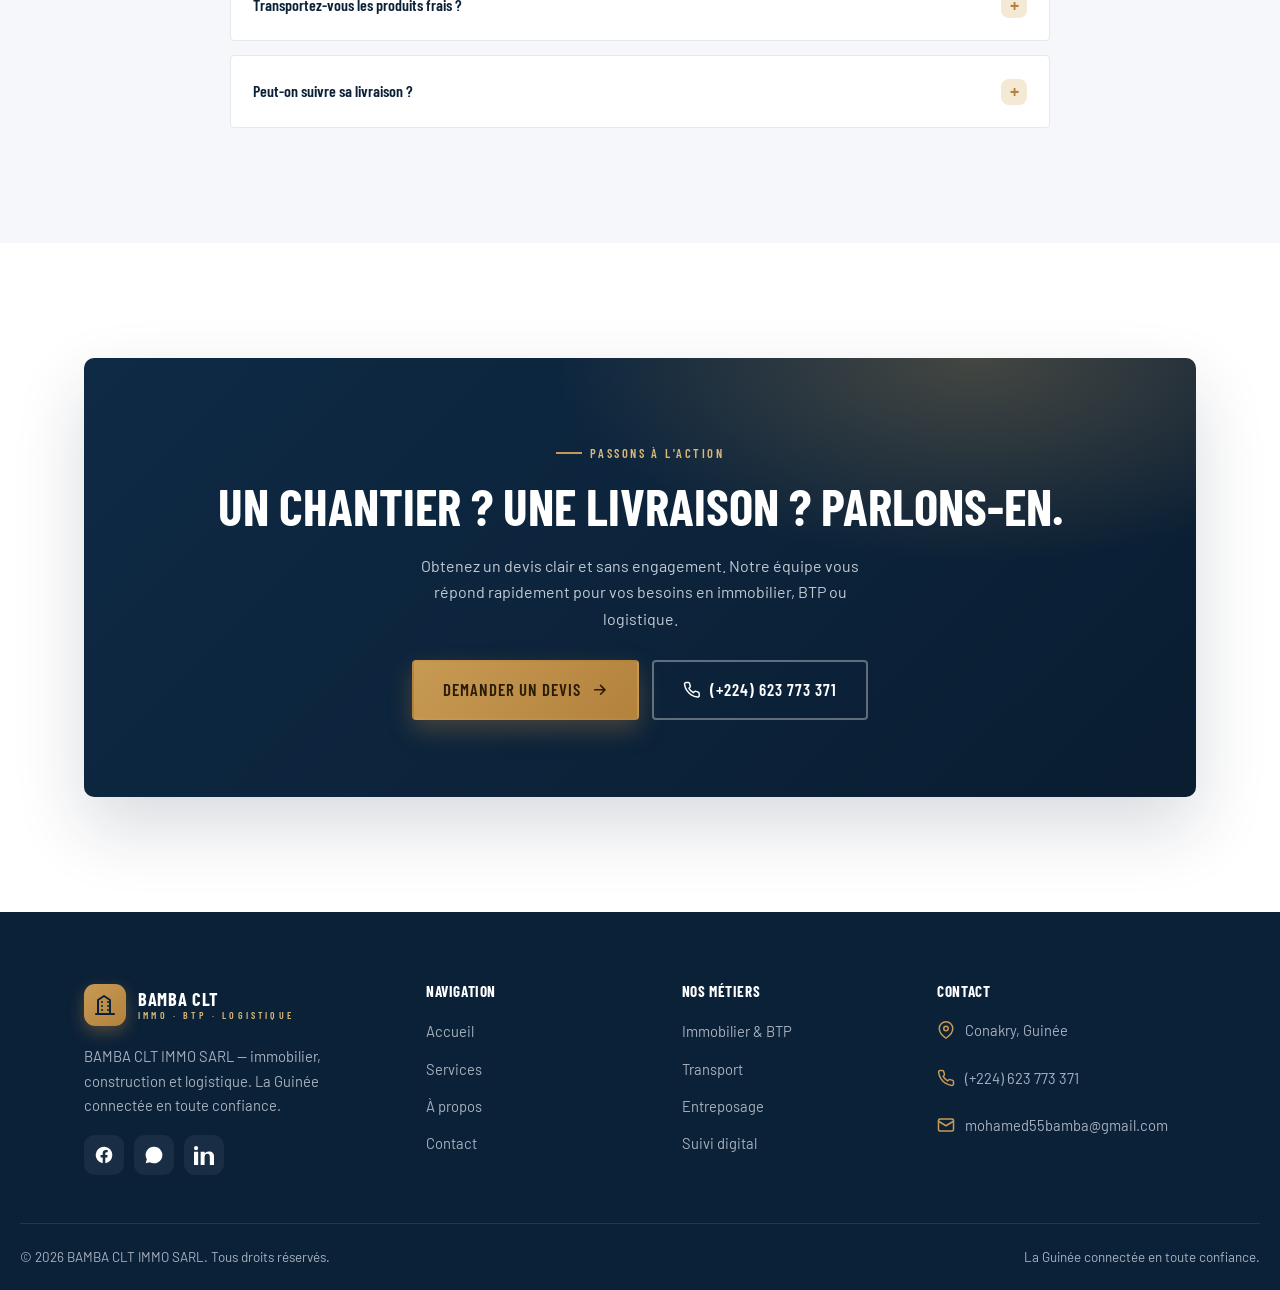
==== commit d7362428: "style: refonte inspirée des templates BTP (style « Buildu ») - Typographie condensée en capitales (B" ====
--- a/index.html
+++ b/index.html
@@ -21,7 +21,7 @@
 <meta name="theme-color" content="#0b2138">
 <link rel="preconnect" href="https://fonts.googleapis.com">
 <link rel="preconnect" href="https://fonts.gstatic.com" crossorigin>
-<link href="https://fonts.googleapis.com/css2?family=Sora:wght@400;500;600;700;800&family=Inter:wght@400;500;600&display=swap" rel="stylesheet">
+<link href="https://fonts.googleapis.com/css2?family=Barlow+Condensed:wght@500;600;700;800&family=Barlow:wght@400;500;600;700&display=swap" rel="stylesheet">
 <link rel="stylesheet" href="assets/css/style.css">
 </head>
 <body>
@@ -95,6 +95,7 @@
           </div>
         </div>
       </div>
+      <div class="xp-badge"><b>3</b><span>Métiers<br>intégrés</span></div>
     </aside>
   </div>
   <div class="scroll-cue"><span>Défiler</span><span class="line"></span></div>
@@ -112,6 +113,7 @@
 <section class="section" id="divisions">
   <div class="wrap">
     <div class="section-head" data-reveal>
+      <span class="ghost-num">01</span>
       <span class="kicker">Nos pôles d'activité</span>
       <h2 class="section-title">Deux expertises, une même exigence</h2>
       <p class="section-sub">BAMBA CLT réunit le savoir-faire du bâtiment et la puissance de la logistique pour accompagner vos projets de bout en bout.</p>
@@ -152,6 +154,7 @@
 <section class="section" id="services" style="background:var(--cloud)">
   <div class="wrap">
     <div class="section-head center" data-reveal>
+      <span class="ghost-num">02</span>
       <span class="kicker">Ce que nous faisons</span>
       <h2 class="section-title">Une offre complète &amp; intégrée</h2>
       <p class="section-sub">Du chantier à la livraison, six services conçus pour répondre à la demande du marché guinéen.</p>
@@ -191,6 +194,52 @@
   </div>
 </section>
 
+<!-- ================= WHY CHOOSE US ================= -->
+<section class="section" id="pourquoi">
+  <div class="wrap why-grid">
+    <div data-reveal>
+      <div class="section-head" style="margin-bottom:20px">
+        <span class="ghost-num">03</span>
+        <span class="kicker">Pourquoi nous choisir</span>
+        <h2 class="section-title">L'exigence du bâtiment,<br>la rigueur de la logistique</h2>
+        <p class="section-sub">Nous mettons la même intransigeance dans un mur porteur et dans un délai de livraison. Voici ce qui fait la différence.</p>
+      </div>
+      <div class="skills">
+        <div class="skill" data-reveal>
+          <b><span>Respect des délais</span><span>98%</span></b>
+          <div class="track"><div class="fill" data-w="98"></div></div>
+        </div>
+        <div class="skill" data-reveal>
+          <b><span>Fiabilité &amp; sécurité</span><span>96%</span></b>
+          <div class="track"><div class="fill" data-w="96"></div></div>
+        </div>
+        <div class="skill" data-reveal>
+          <b><span>Satisfaction client</span><span>95%</span></b>
+          <div class="track"><div class="fill" data-w="95"></div></div>
+        </div>
+      </div>
+    </div>
+    <div class="why-features" data-reveal>
+      <div class="why-feature">
+        <span class="ico"><svg viewBox="0 0 24 24" fill="none" stroke="currentColor" stroke-width="2" stroke-linecap="round" stroke-linejoin="round"><path d="M12 22s8-4 8-10V5l-8-3-8 3v7c0 6 8 10 8 10z"/><path d="m9 12 2 2 4-4"/></svg></span>
+        <div><b>Deux métiers, un interlocuteur</b><p>Construction et transport gérés par une seule équipe, pour vous simplifier la vie.</p></div>
+      </div>
+      <div class="why-feature">
+        <span class="ico"><svg viewBox="0 0 24 24" fill="none" stroke="currentColor" stroke-width="2" stroke-linecap="round" stroke-linejoin="round"><circle cx="12" cy="12" r="10"/><path d="M12 6v6l4 2"/></svg></span>
+        <div><b>Réactivité &amp; disponibilité</b><p>Une réponse rapide à vos demandes et une flotte mobilisable sur tout le territoire.</p></div>
+      </div>
+      <div class="why-feature">
+        <span class="ico"><svg viewBox="0 0 24 24" fill="none" stroke="currentColor" stroke-width="2" stroke-linecap="round" stroke-linejoin="round"><path d="M2 3h6a4 4 0 0 1 4 4v14a3 3 0 0 0-3-3H2zM22 3h-6a4 4 0 0 0-4 4v14a3 3 0 0 1 3-3h7z"/></svg></span>
+        <div><b>Transparence totale</b><p>Devis clairs, suivi digital des livraisons et engagements tenus, sans surprise.</p></div>
+      </div>
+      <div class="why-feature">
+        <span class="ico"><svg viewBox="0 0 24 24" fill="none" stroke="currentColor" stroke-width="2" stroke-linecap="round" stroke-linejoin="round"><path d="M11 20A7 7 0 0 1 9.8 6.1C15.5 5 17 4.48 19 2c1 2 2 4.18 2 8 0 5.5-4.78 10-10 10Z"/><path d="M2 21c0-3 1.85-5.36 5.08-6"/></svg></span>
+        <div><b>Engagement durable</b><p>Matériel récent, éco-conduite et gestion responsable des déchets.</p></div>
+      </div>
+    </div>
+  </div>
+</section>
+
 <!-- ================= STATS ================= -->
 <section class="section stats">
   <div class="wrap">
@@ -228,6 +277,7 @@
 <section class="section" id="realisations" style="background:var(--cloud)">
   <div class="wrap">
     <div class="section-head center" data-reveal>
+      <span class="ghost-num">04</span>
       <span class="kicker">Nos réalisations</span>
       <h2 class="section-title">Des projets qui parlent d'eux-mêmes</h2>
       <p class="section-sub">Un aperçu de nos chantiers et missions logistiques menés pour nos clients à travers la Guinée.</p>
--- a/assets/css/style.css
+++ b/assets/css/style.css
@@ -29,15 +29,15 @@
   --shadow-md: 0 14px 40px rgba(11, 33, 56, .10);
   --shadow-lg: 0 30px 70px rgba(11, 33, 56, .16);
 
-  --radius: 18px;
-  --radius-sm: 12px;
-  --radius-lg: 28px;
-
-  --maxw: 1200px;
+  --radius: 6px;
+  --radius-sm: 4px;
+  --radius-lg: 10px;
+
+  --maxw: 1240px;
   --gutter: clamp(20px, 5vw, 64px);
 
-  --ff-head: "Sora", system-ui, sans-serif;
-  --ff-body: "Inter", system-ui, sans-serif;
+  --ff-head: "Barlow Condensed", "Arial Narrow", system-ui, sans-serif;
+  --ff-body: "Barlow", system-ui, sans-serif;
 
   --ease: cubic-bezier(.22, 1, .36, 1);
 }
@@ -61,9 +61,11 @@
 
 h1, h2, h3, h4 {
   font-family: var(--ff-head);
-  line-height: 1.1;
-  margin: 0 0 .5em;
-  letter-spacing: -0.02em;
+  line-height: 1.04;
+  margin: 0 0 .4em;
+  letter-spacing: 0;
+  text-transform: uppercase;
+  font-weight: 700;
   color: var(--navy-900);
 }
 
@@ -73,12 +75,13 @@
 
 /* ---------- Buttons ---------- */
 .btn {
-  display: inline-flex; align-items: center; gap: .55em;
+  display: inline-flex; align-items: center; gap: .6em;
   font-family: var(--ff-head);
-  font-weight: 600; font-size: .95rem;
-  padding: .95em 1.7em;
-  border-radius: 999px;
-  border: 1.5px solid transparent;
+  font-weight: 600; font-size: 1.05rem;
+  text-transform: uppercase; letter-spacing: .06em;
+  padding: .85em 1.7em;
+  border-radius: var(--radius-sm);
+  border: 2px solid transparent;
   cursor: pointer;
   transition: transform .3s var(--ease), box-shadow .3s var(--ease), background .3s, color .3s, border-color .3s;
   will-change: transform;
@@ -169,7 +172,7 @@
 .eyebrow .dot { width: 7px; height: 7px; border-radius: 50%; background: var(--gold-500); box-shadow: 0 0 0 4px rgba(199,154,84,.25); animation: pulse 2.4s infinite; }
 @keyframes pulse { 50% { box-shadow: 0 0 0 8px rgba(199,154,84,0); } }
 
-.hero h1 { color: #fff; font-size: clamp(2.5rem, 6vw, 4.6rem); font-weight: 800; margin-top: 22px; }
+.hero h1 { color: #fff; font-size: clamp(3rem, 7.5vw, 6rem); font-weight: 800; margin-top: 20px; line-height: .98; }
 .hero h1 .accent { background: linear-gradient(120deg, var(--gold-400), var(--gold-600)); -webkit-background-clip: text; background-clip: text; color: transparent; }
 .hero-lead { font-size: clamp(1.05rem, 1.8vw, 1.28rem); color: rgba(233,240,247,.82); max-width: 42ch; margin: 20px 0 34px; }
 .hero-actions { display: flex; flex-wrap: wrap; gap: 14px; }
@@ -212,8 +215,8 @@
 }
 .kicker::before { content: ""; width: 26px; height: 2px; background: var(--gold-500); }
 .center .kicker::before { display: none; }
-.section-title { font-size: clamp(1.9rem, 4vw, 3rem); font-weight: 800; }
-.section-sub { color: var(--slate); font-size: 1.08rem; margin-top: 14px; }
+.section-title { font-size: clamp(2.2rem, 5vw, 3.6rem); font-weight: 700; }
+.section-sub { color: var(--slate); font-size: 1.1rem; margin-top: 14px; text-transform: none; font-family: var(--ff-body); }
 
 /* ---------- Marquee (trust bar) ---------- */
 .trust { background: var(--navy-900); color: rgba(255,255,255,.7); padding: 22px 0; overflow: hidden; }
@@ -392,7 +395,42 @@
 .check-list li { display: flex; gap: 12px; align-items: flex-start; }
 .check-list svg { width: 22px; height: 22px; color: var(--gold-600); flex: none; }
 
-/* ---------- Projects / Réalisations ---------- */
+/* ---------- Why choose us (skill bars) ---------- */
+.why-grid { display: grid; grid-template-columns: 1fr 1fr; gap: 56px; align-items: center; }
+.skills { display: grid; gap: 24px; margin-top: 28px; }
+.skill b { font-family: var(--ff-head); text-transform: uppercase; letter-spacing: .04em; font-size: 1.05rem; display: flex; justify-content: space-between; color: var(--navy-900); }
+.skill .track { height: 10px; border-radius: 999px; background: var(--line); margin-top: 8px; overflow: hidden; }
+.skill .fill { height: 100%; width: 0; border-radius: 999px; background: linear-gradient(90deg, var(--gold-500), var(--gold-600)); transition: width 1.4s var(--ease); }
+.why-features { display: grid; gap: 16px; margin-top: 8px; }
+.why-feature { display: flex; gap: 14px; align-items: flex-start; padding: 18px; border: 1px solid var(--line); border-radius: var(--radius); background: var(--paper); transition: border-color .3s, transform .3s; }
+.why-feature:hover { border-color: var(--gold-500); transform: translateX(6px); }
+.why-feature .ico { width: 48px; height: 48px; flex: none; border-radius: var(--radius-sm); background: var(--navy-800); color: var(--gold-400); display: grid; place-items: center; }
+.why-feature .ico svg { width: 26px; height: 26px; }
+.why-feature b { font-family: var(--ff-head); text-transform: uppercase; letter-spacing: .03em; font-size: 1.15rem; color: var(--navy-900); display: block; }
+.why-feature p { color: var(--slate); font-size: .92rem; margin: 2px 0 0; }
+
+/* Experience badge (hero) */
+.xp-badge {
+  position: absolute; z-index: 3; right: -14px; bottom: -14px;
+  background: linear-gradient(140deg, var(--gold-500), var(--gold-600));
+  color: var(--navy-900); border-radius: var(--radius);
+  padding: 16px 22px; text-align: center; box-shadow: var(--shadow-lg);
+  transform: rotate(-3deg);
+}
+.xp-badge b { font-family: var(--ff-head); font-size: 2.6rem; line-height: 1; display: block; font-weight: 800; }
+.xp-badge span { font-family: var(--ff-head); text-transform: uppercase; letter-spacing: .08em; font-size: .72rem; font-weight: 600; }
+
+/* Section ghost number */
+.section-head { position: relative; }
+.ghost-num {
+  position: absolute; top: -46px; right: 0; z-index: 0; pointer-events: none;
+  font-family: var(--ff-head); font-weight: 800; font-size: clamp(5rem, 12vw, 9rem);
+  line-height: 1; color: transparent; -webkit-text-stroke: 2px rgba(11,33,56,.07);
+}
+.center .ghost-num { left: 50%; right: auto; transform: translateX(-50%); }
+.section-head .kicker, .section-head .section-title, .section-head .section-sub { position: relative; z-index: 1; }
+
+/* Projects / Réalisations */
 .proj-grid { display: grid; grid-template-columns: repeat(3, 1fr); gap: 24px; }
 .proj-card {
   position: relative; border-radius: var(--radius); overflow: hidden; min-height: 300px;
@@ -453,7 +491,7 @@
 @media (max-width: 980px) {
   .hero-inner { grid-template-columns: 1fr; gap: 40px; padding-block: 120px 70px; }
   .hero-card { max-width: 480px; }
-  .divisions, .split, .contact-grid, .svc-block, .svc-block.rev .svc-media { grid-template-columns: 1fr; }
+  .divisions, .split, .contact-grid, .svc-block, .svc-block.rev .svc-media, .why-grid { grid-template-columns: 1fr; }
   .svc-block.rev .svc-media { order: 0; }
   .services-grid { grid-template-columns: 1fr 1fr; }
   .stats-grid, .process-grid { grid-template-columns: 1fr 1fr; }
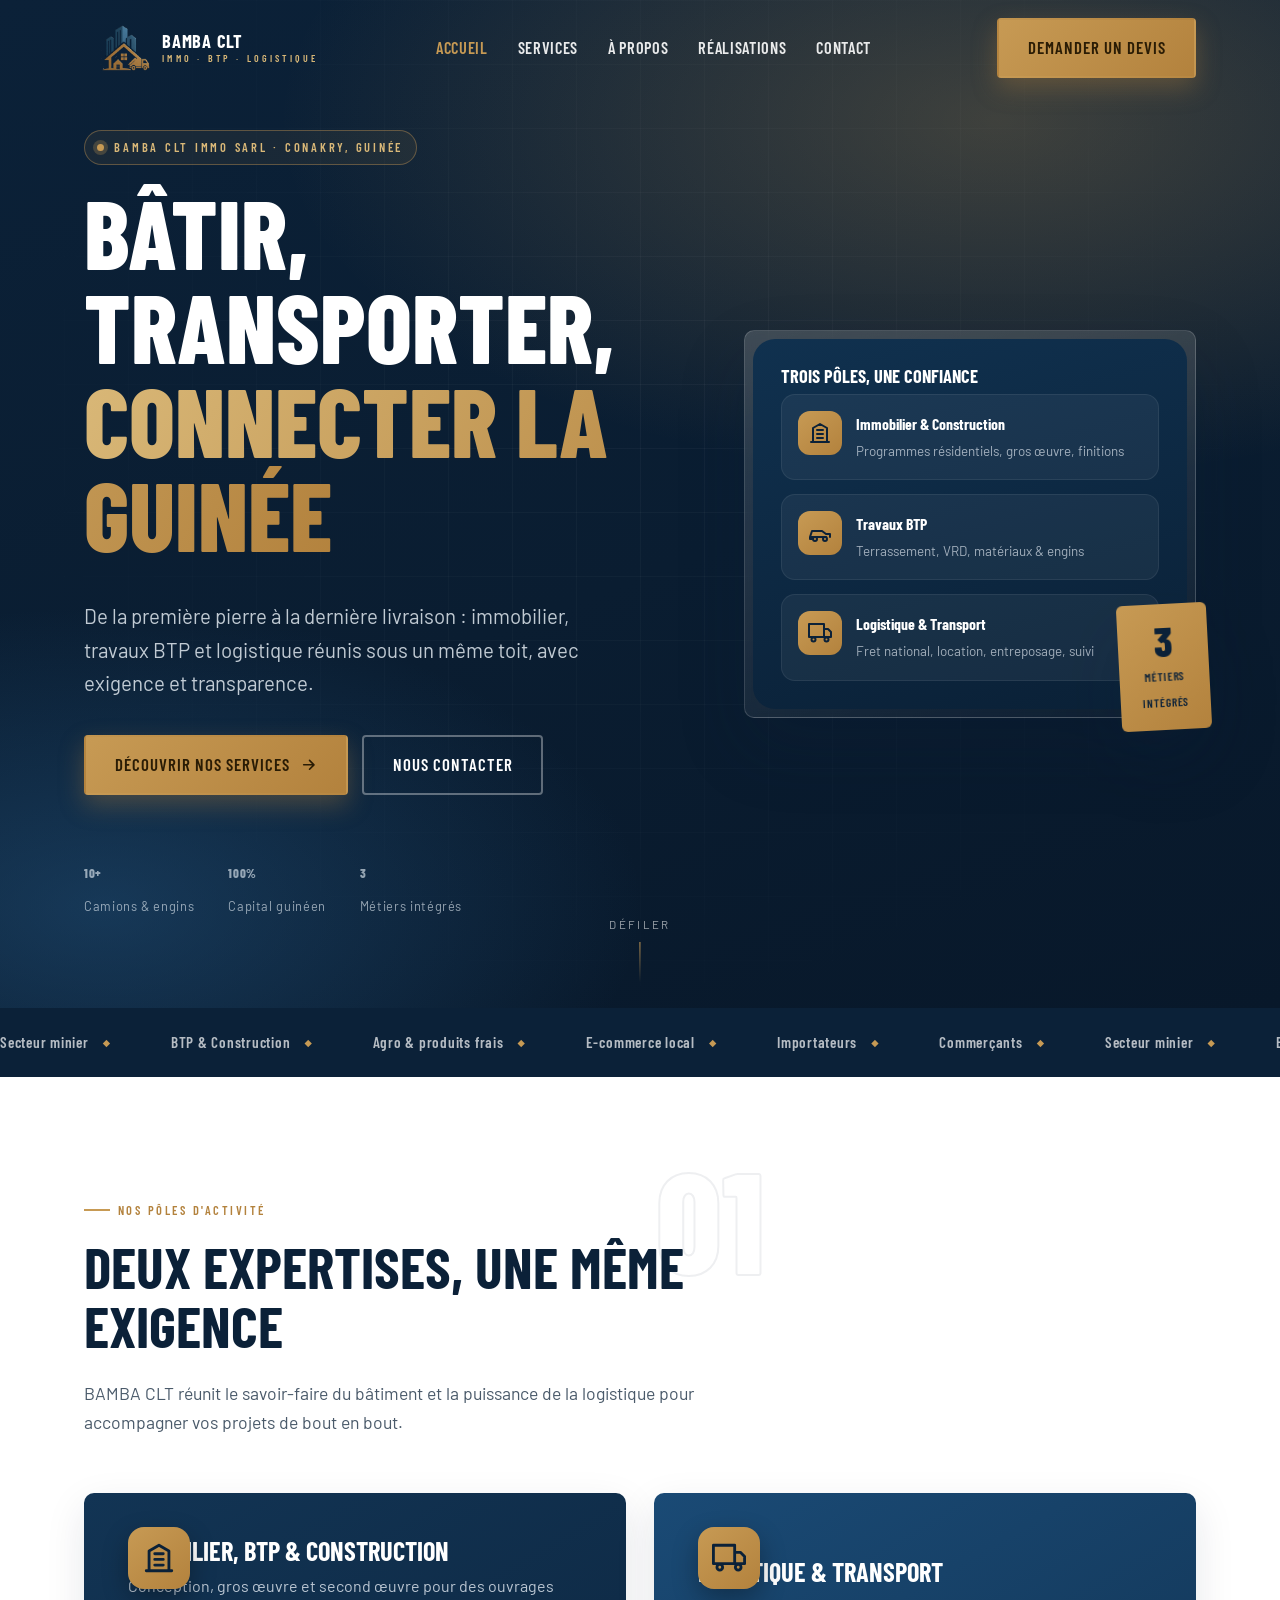
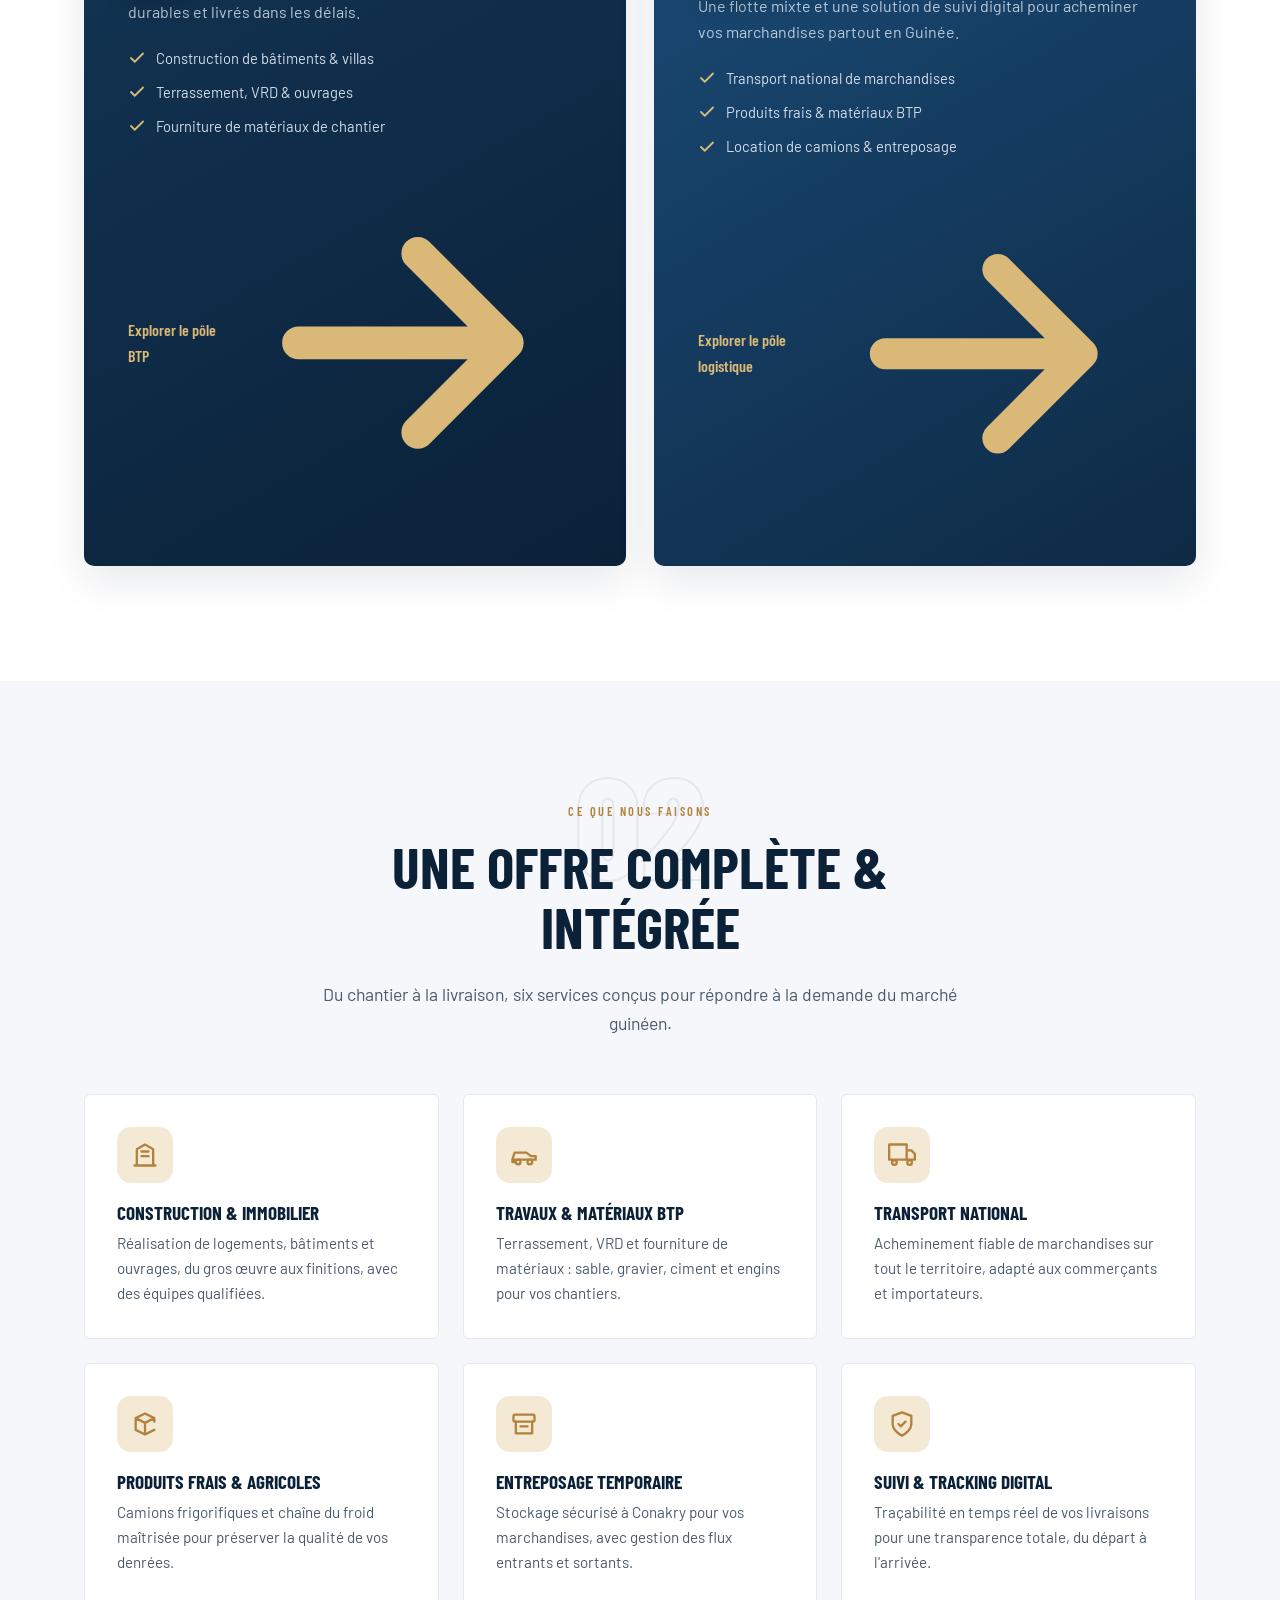
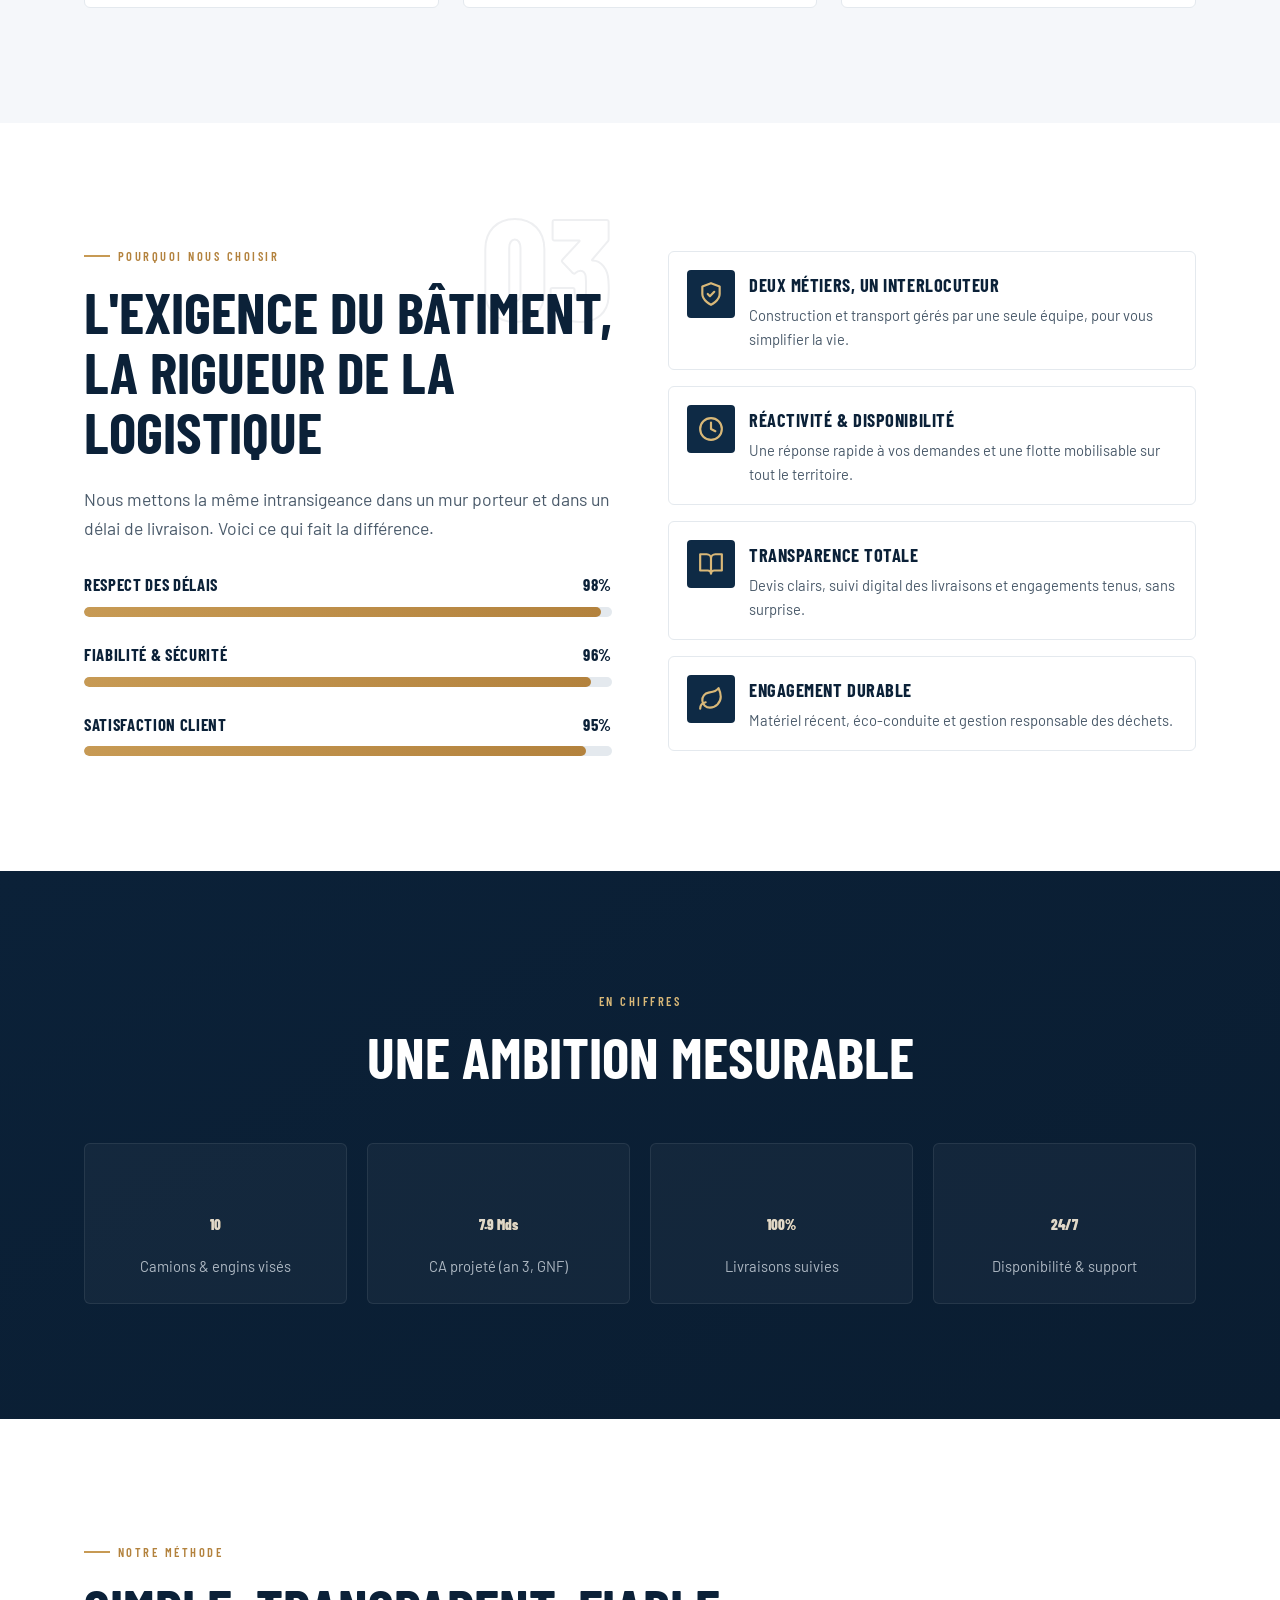
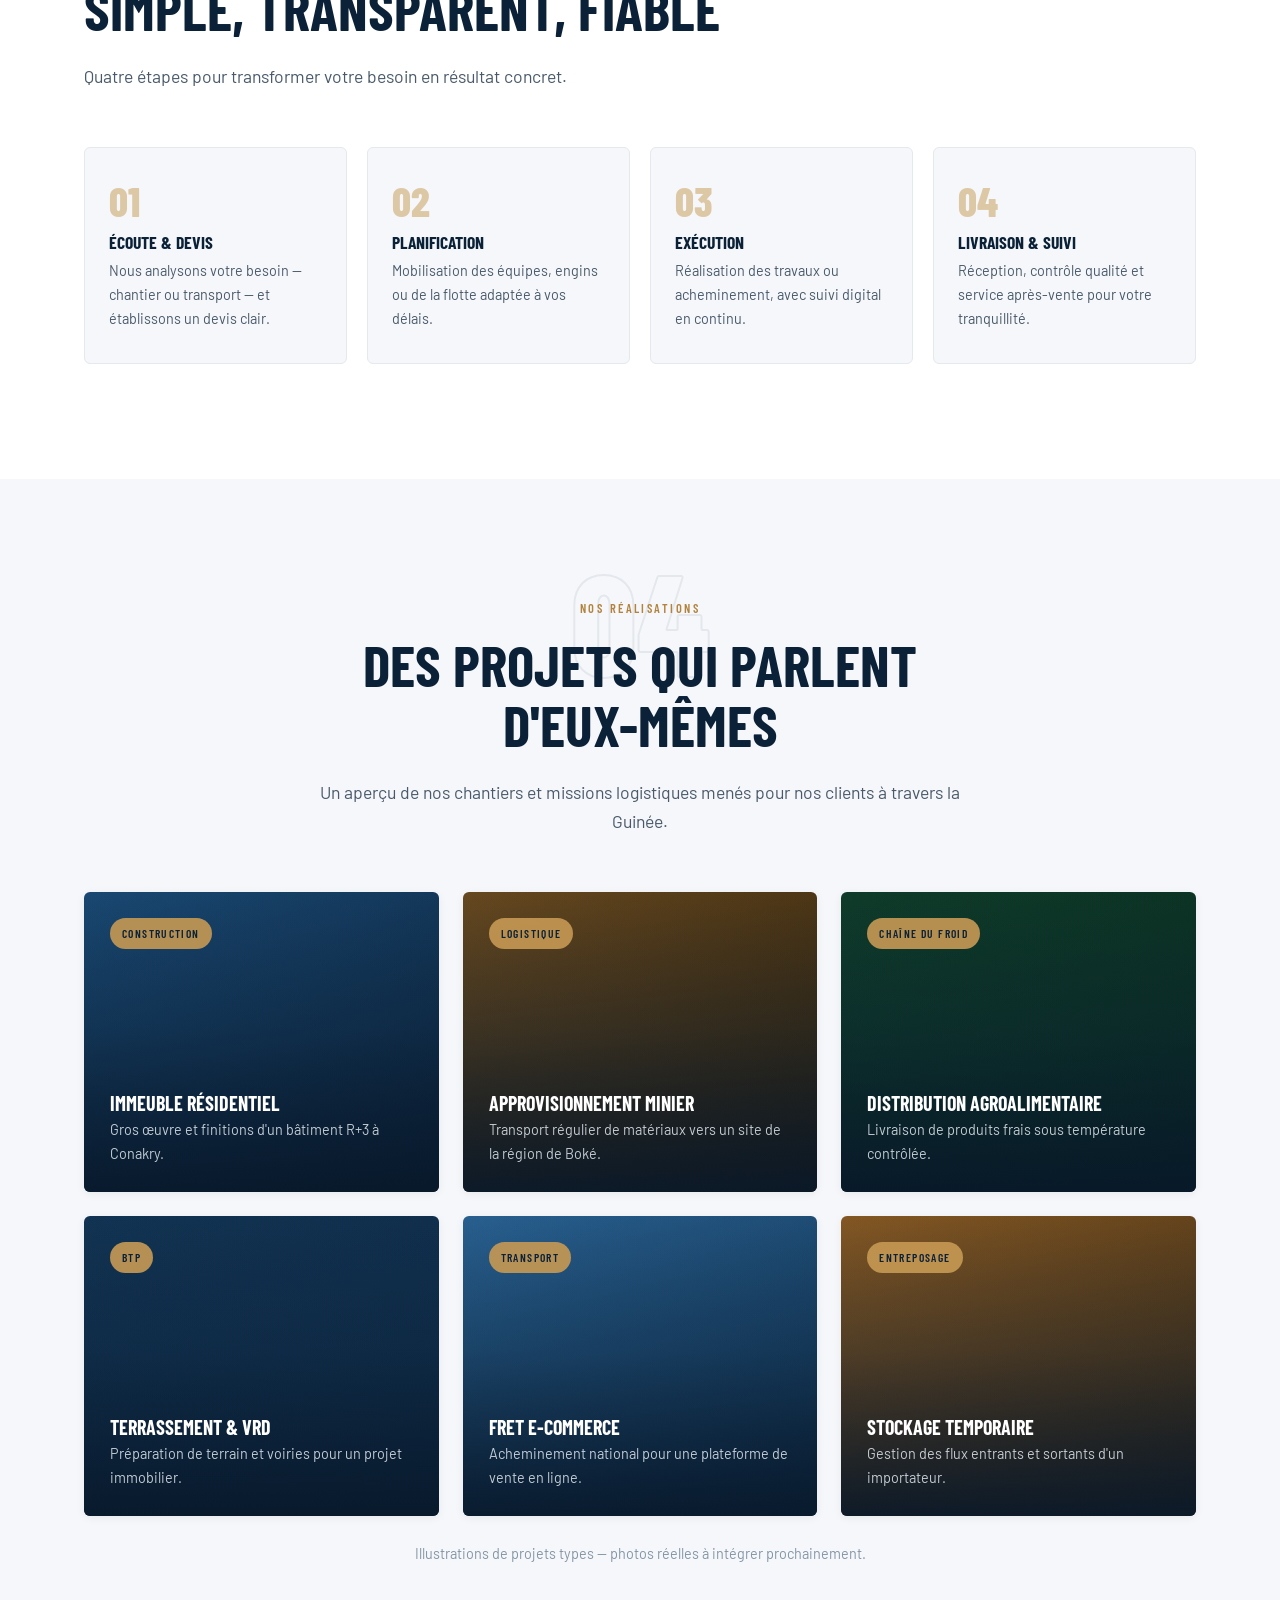
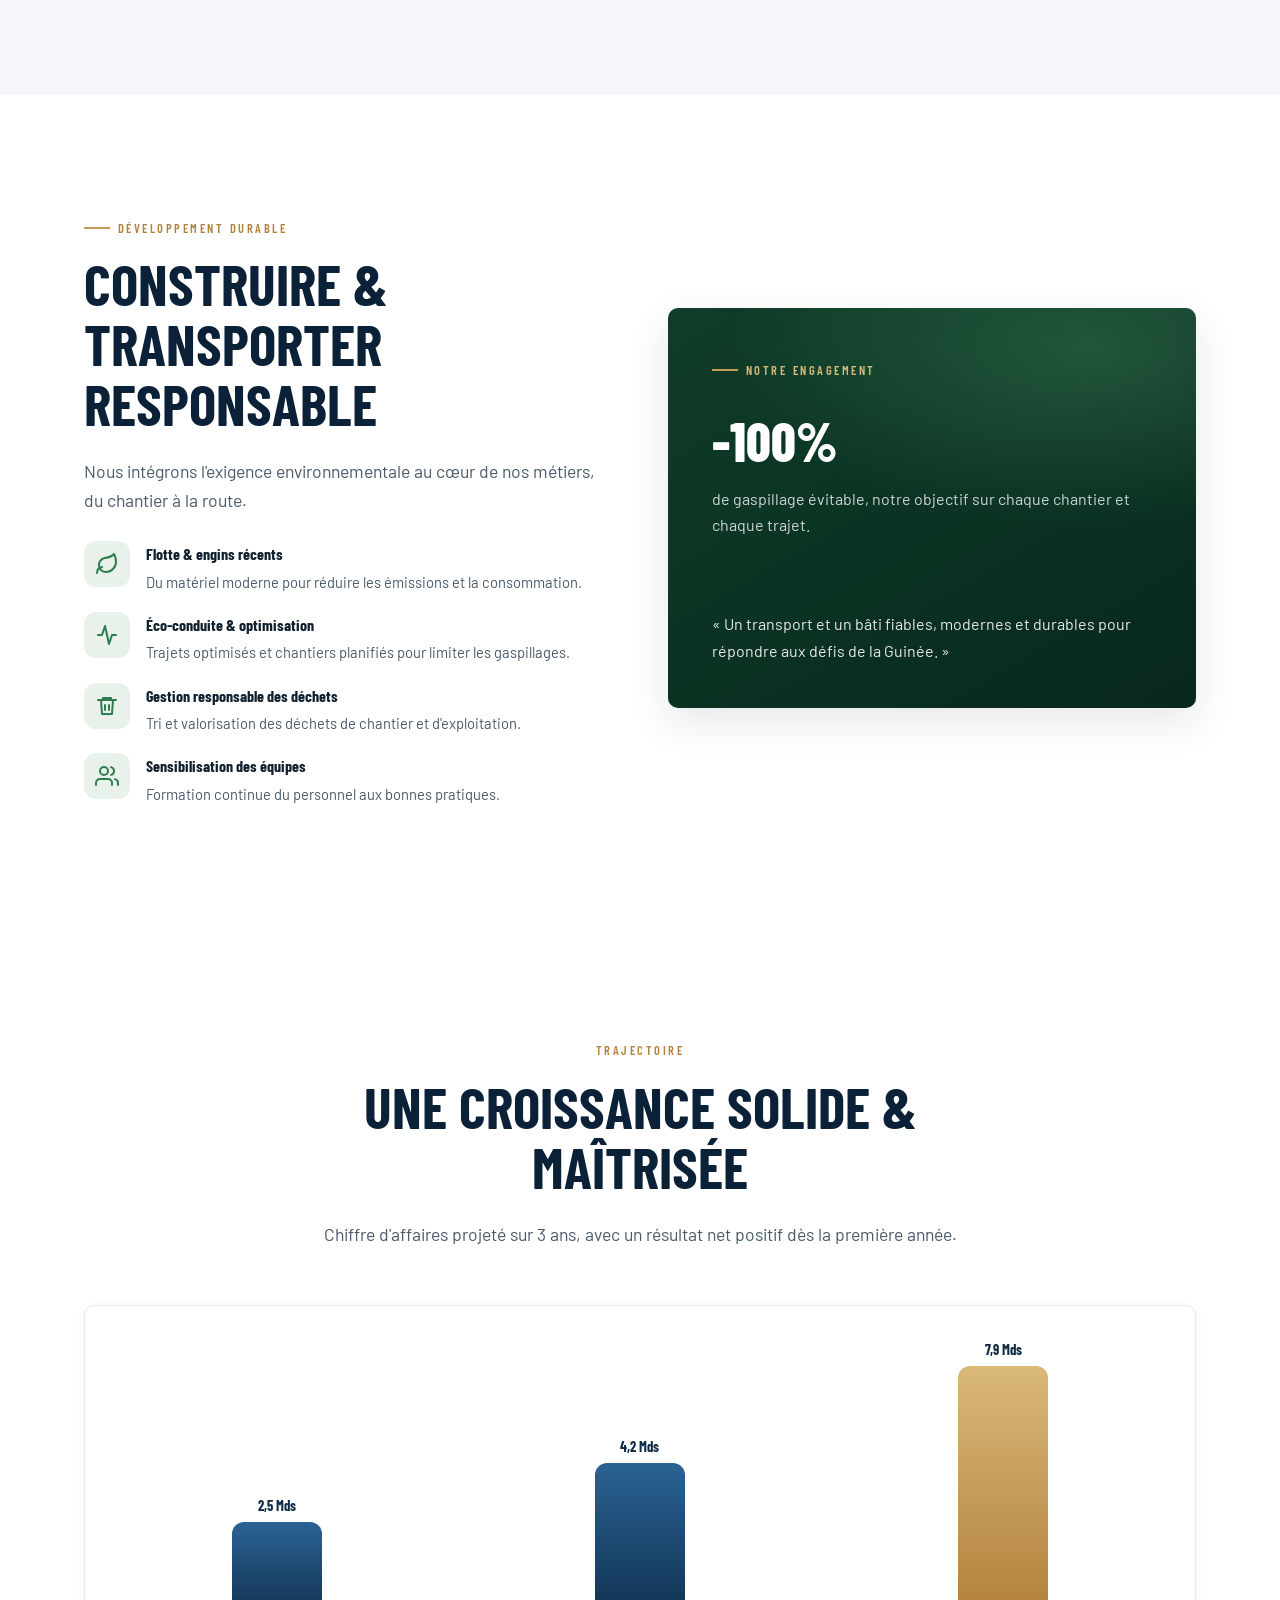
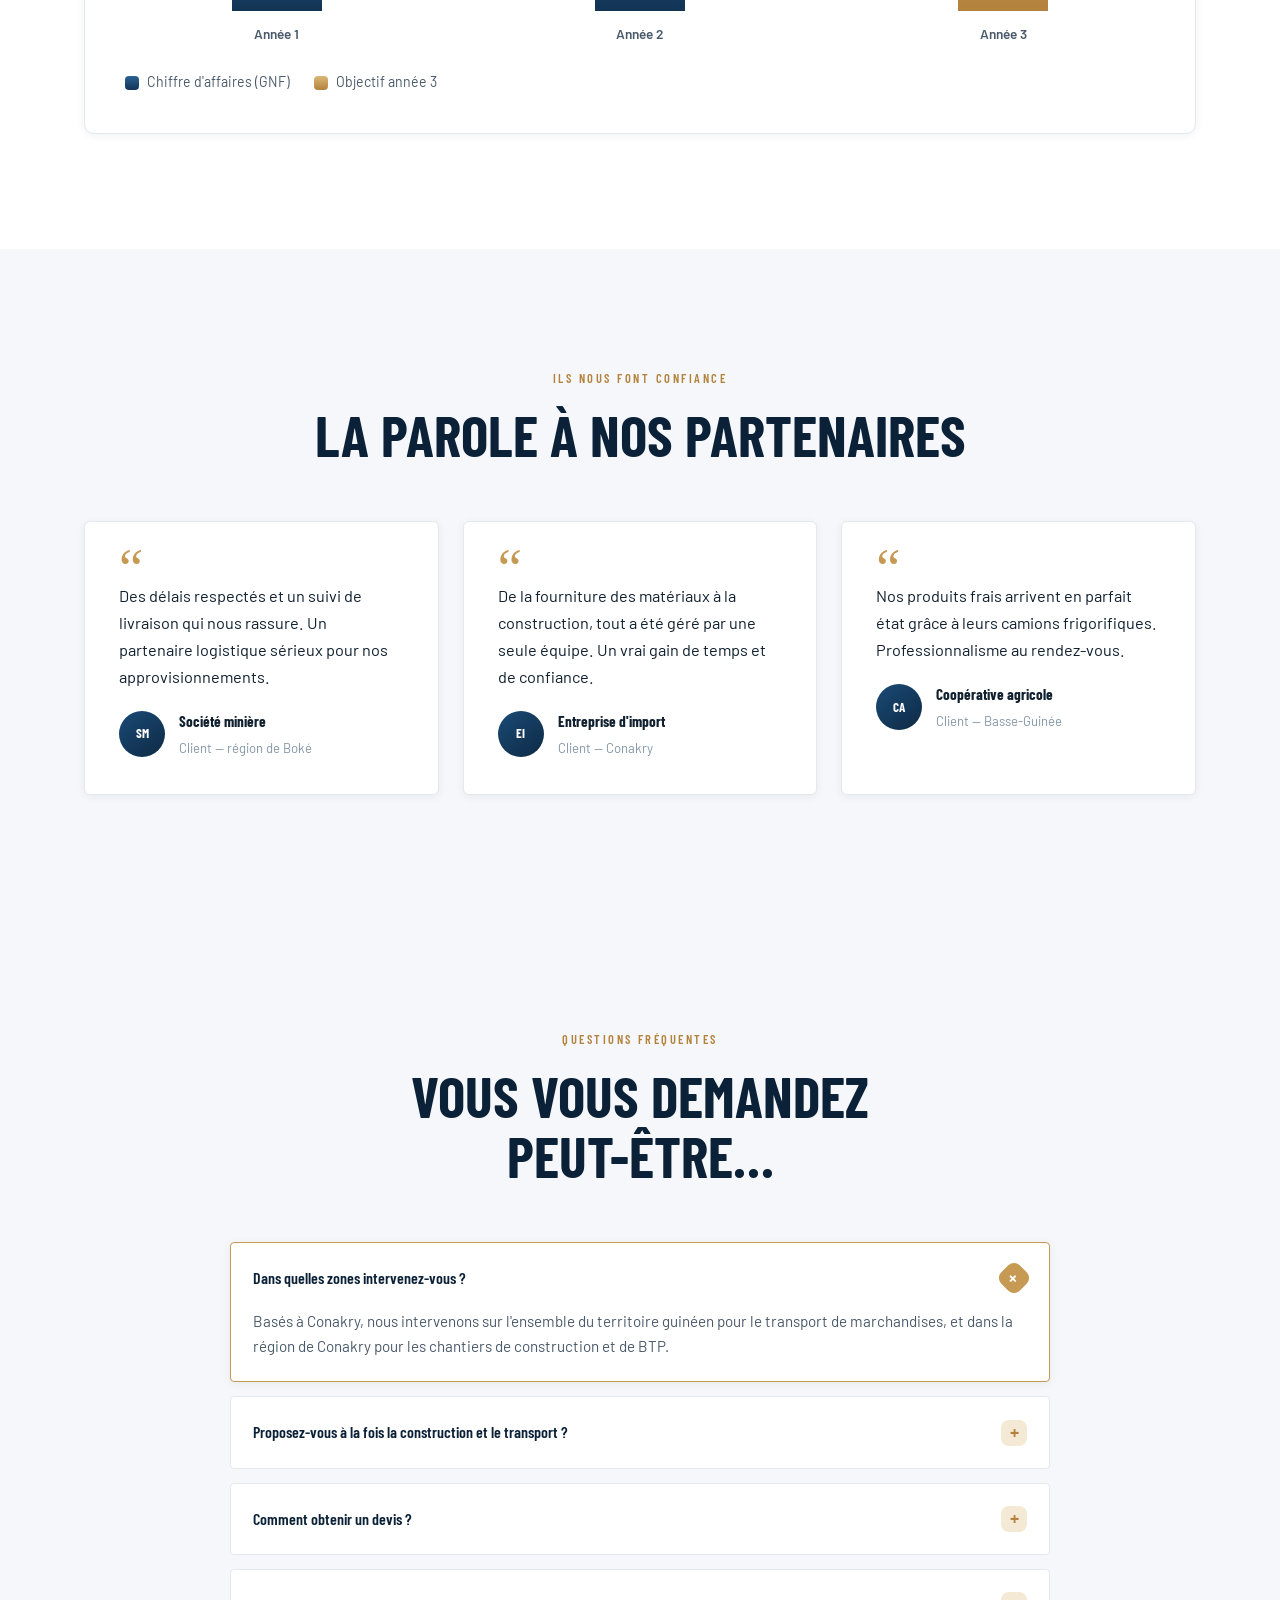
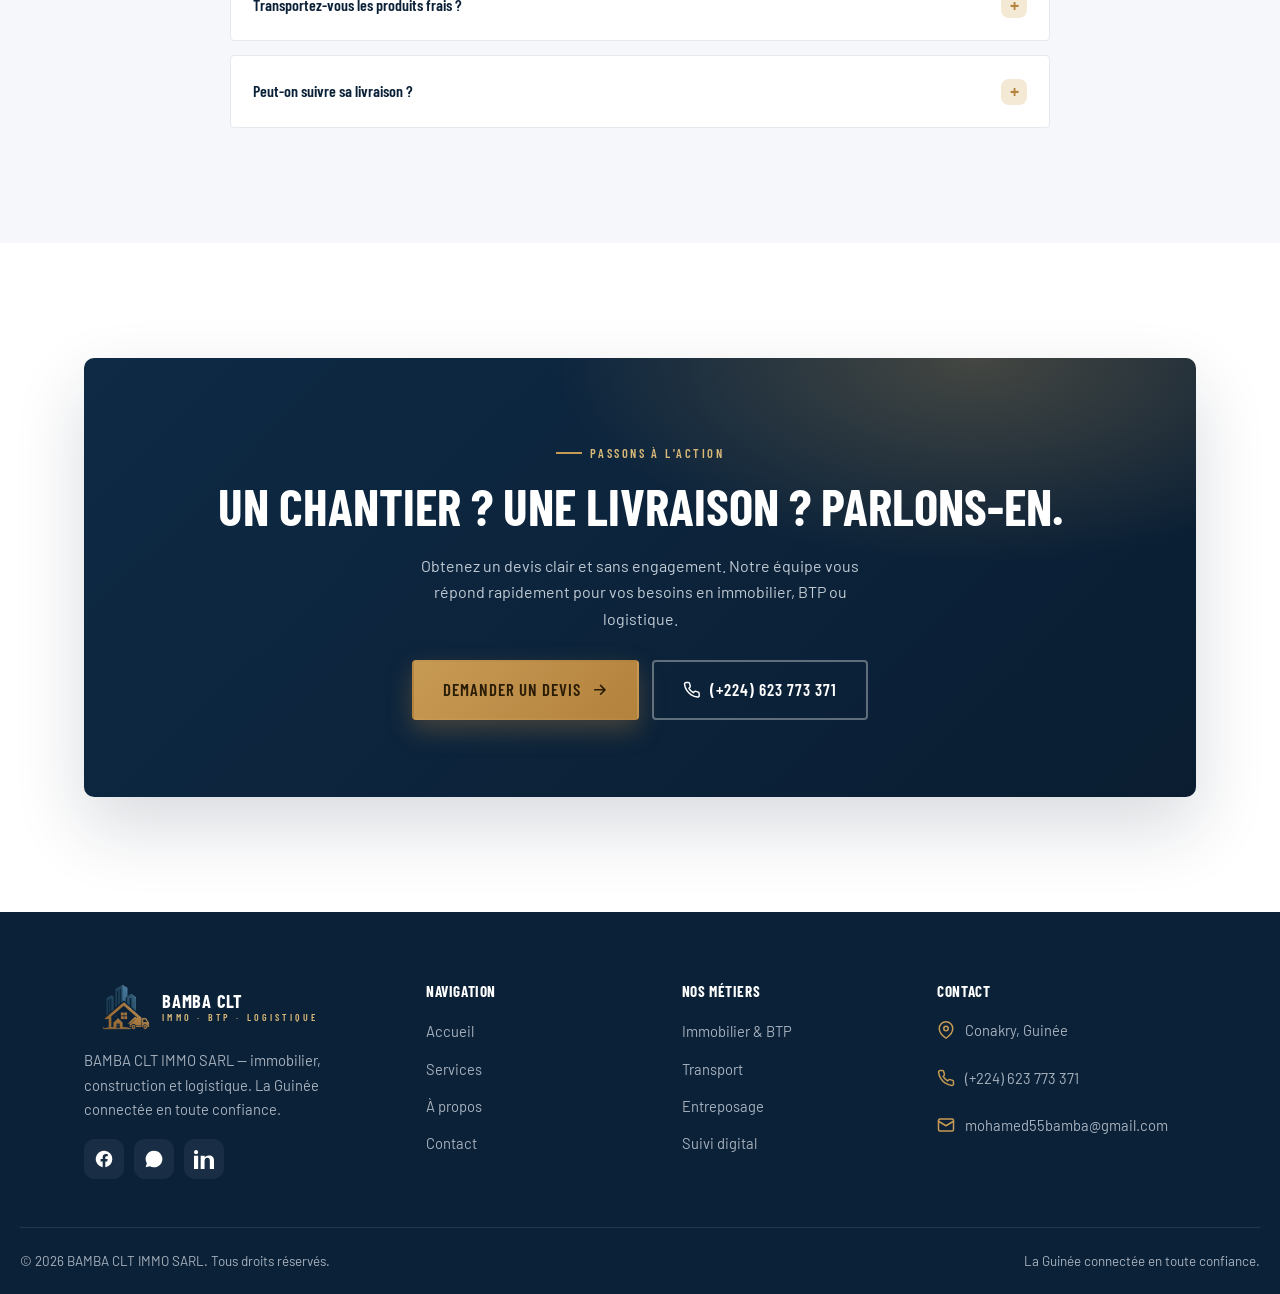
==== commit 17853f1f: "feat: intégration du vrai logo BAMBA CLT - Emblème détouré (immeubles + maison + camion) utilisé dan" ====
--- a/index.html
+++ b/index.html
@@ -5,7 +5,7 @@
 <meta name="viewport" content="width=device-width, initial-scale=1.0">
 <title>BAMBA CLT — Immobilier, BTP & Logistique en Guinée</title>
 <meta name="description" content="BAMBA CLT IMMO SARL : construction & immobilier, travaux BTP et transport logistique en Guinée. La Guinée connectée en toute confiance.">
-<link rel="icon" type="image/png" href="assets/img/logo.png">
+<link rel="icon" type="image/png" href="assets/img/emblem.png">
 <link rel="canonical" href="https://www.bamba-logistique.com/">
 <meta property="og:type" content="website">
 <meta property="og:site_name" content="BAMBA CLT IMMO SARL">
@@ -30,9 +30,7 @@
 <header class="site-header">
   <div class="wrap nav">
     <a href="index.html" class="brand" aria-label="Accueil BAMBA CLT">
-      <span class="brand-mark">
-        <svg viewBox="0 0 24 24" fill="none" stroke="currentColor" stroke-width="2" stroke-linecap="round" stroke-linejoin="round"><path d="M3 21h18"/><path d="M5 21V7l6-4 6 4v14"/><path d="M9 9h.01M9 13h.01M9 17h.01M15 9h.01M15 13h.01M15 17h.01"/></svg>
-      </span>
+      <img class="brand-logo" src="assets/img/emblem.png" alt="BAMBA CLT — emblème" width="120" height="83">
       <span class="brand-name"><b>BAMBA CLT</b><span>Immo &middot; BTP &middot; Logistique</span></span>
     </a>
     <nav class="nav-links" aria-label="Navigation principale">
@@ -461,7 +459,7 @@
   <div class="wrap footer-grid">
     <div class="footer-about">
       <a href="index.html" class="brand" aria-label="Accueil BAMBA CLT">
-        <span class="brand-mark"><svg viewBox="0 0 24 24" fill="none" stroke="currentColor" stroke-width="2" stroke-linecap="round" stroke-linejoin="round"><path d="M3 21h18"/><path d="M5 21V7l6-4 6 4v14"/><path d="M9 9h.01M9 13h.01M9 17h.01M15 9h.01M15 13h.01M15 17h.01"/></svg></span>
+        <img class="brand-logo" src="assets/img/emblem.png" alt="BAMBA CLT — emblème" width="120" height="83">
         <span class="brand-name"><b>BAMBA CLT</b><span>Immo &middot; BTP &middot; Logistique</span></span>
       </a>
       <p>BAMBA CLT IMMO SARL — immobilier, construction et logistique. La Guinée connectée en toute confiance.</p>
--- a/assets/css/style.css
+++ b/assets/css/style.css
@@ -85,6 +85,7 @@
   cursor: pointer;
   transition: transform .3s var(--ease), box-shadow .3s var(--ease), background .3s, color .3s, border-color .3s;
   will-change: transform;
+  white-space: nowrap;
 }
 .btn svg { width: 1.05em; height: 1.05em; }
 .btn-gold {
@@ -114,6 +115,8 @@
 }
 .nav { display: flex; align-items: center; justify-content: space-between; gap: 24px; }
 .brand { display: flex; align-items: center; gap: 12px; font-family: var(--ff-head); font-weight: 800; }
+.brand-logo { height: 46px; width: auto; flex: none; display: block; transition: height .4s var(--ease); }
+.scrolled .brand-logo { height: 40px; }
 .brand-mark {
   width: 42px; height: 42px; border-radius: 11px; flex: none;
   background: linear-gradient(140deg, var(--gold-500), var(--gold-600));
@@ -121,15 +124,16 @@
   box-shadow: 0 6px 16px rgba(179,130,61,.4);
 }
 .brand-mark svg { width: 24px; height: 24px; }
-.brand-name { display: flex; flex-direction: column; line-height: 1; }
+.brand-name { display: flex; flex-direction: column; line-height: 1; white-space: nowrap; }
 .brand-name b { font-size: 1.15rem; letter-spacing: .04em; color: #fff; transition: color .4s; }
 .brand-name span { font-size: .62rem; letter-spacing: .32em; text-transform: uppercase; color: var(--gold-400); font-weight: 600; margin-top: 3px; }
 .scrolled .brand-name b { color: var(--navy-900); }
 
-.nav-links { display: flex; align-items: center; gap: 6px; }
+.nav-links { display: flex; align-items: center; gap: 4px; }
 .nav-links a {
-  font-family: var(--ff-head); font-weight: 500; font-size: .92rem;
-  color: rgba(255,255,255,.9); padding: .5em .9em; border-radius: 999px;
+  font-family: var(--ff-head); font-weight: 600; font-size: 1.02rem;
+  text-transform: uppercase; letter-spacing: .04em; white-space: nowrap;
+  color: rgba(255,255,255,.9); padding: .45em .8em; border-radius: 6px;
   transition: color .3s, background .3s;
 }
 .scrolled .nav-links a { color: var(--slate); }
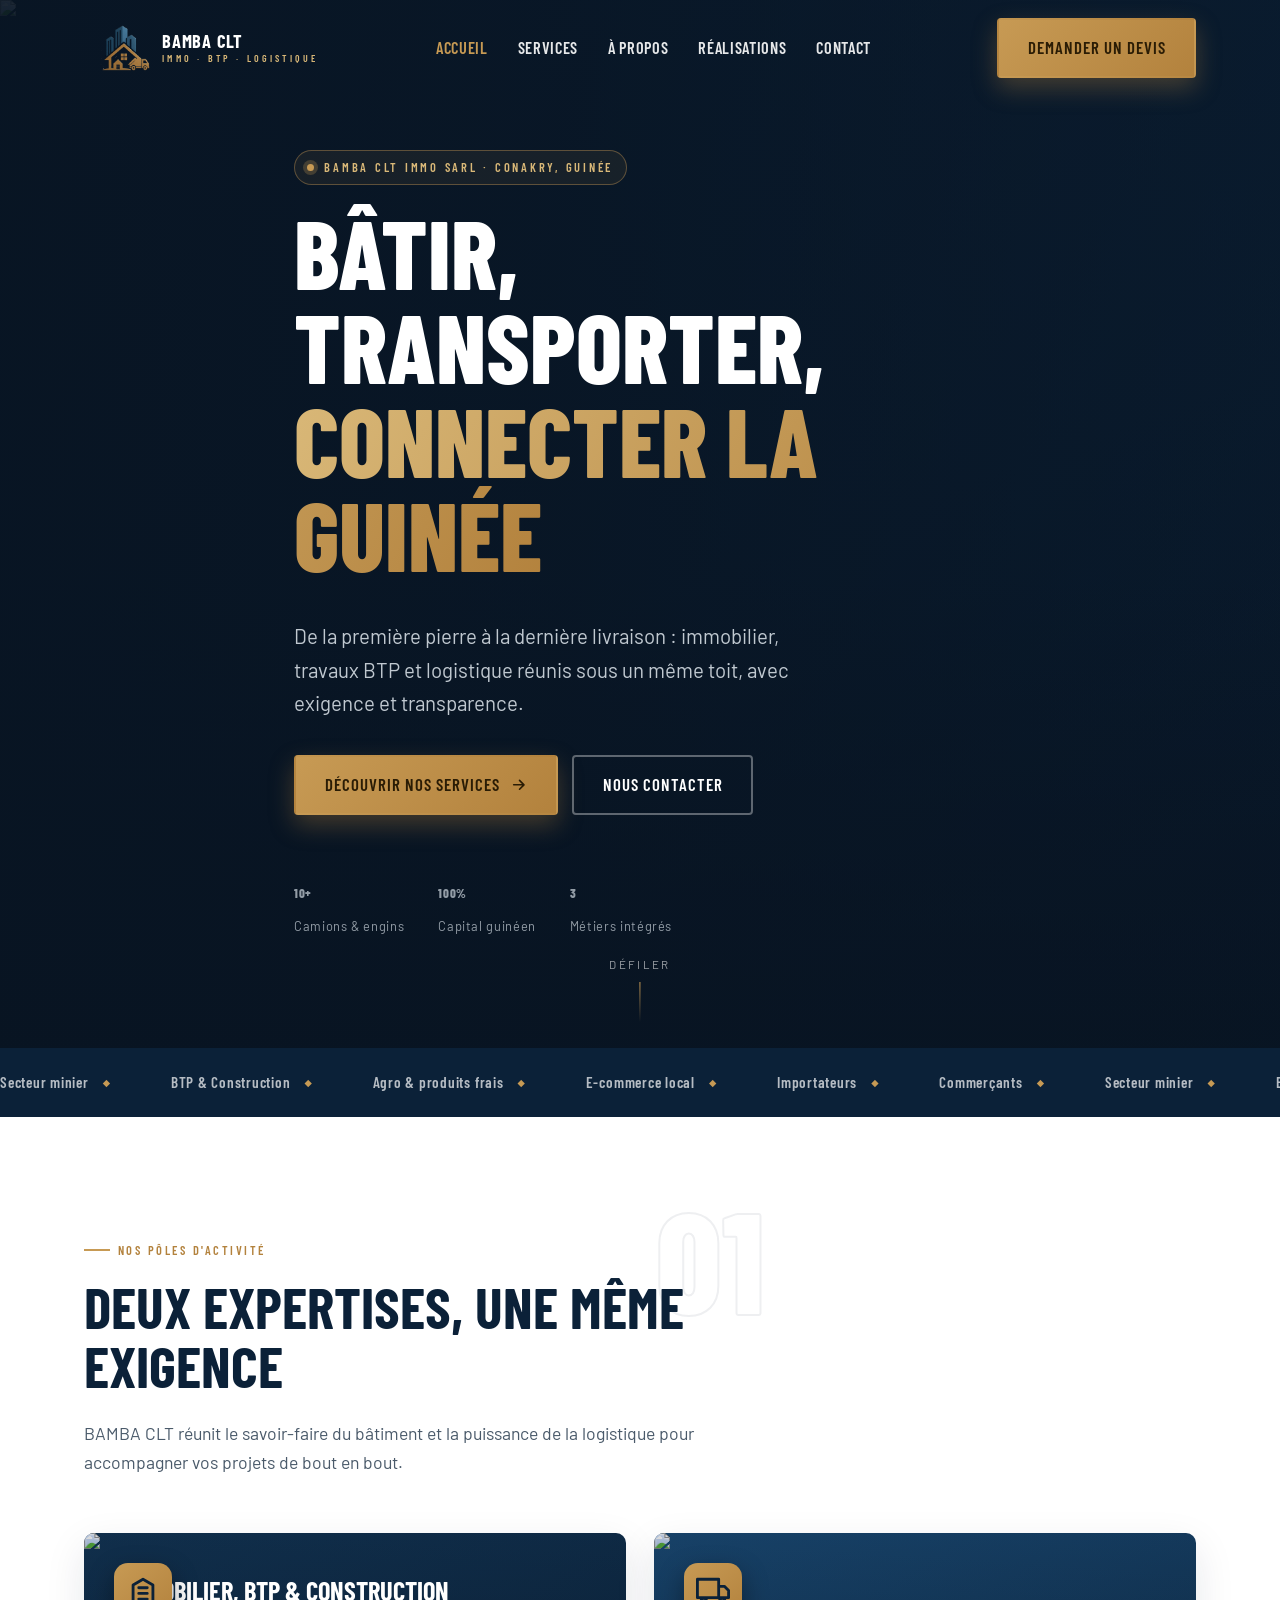
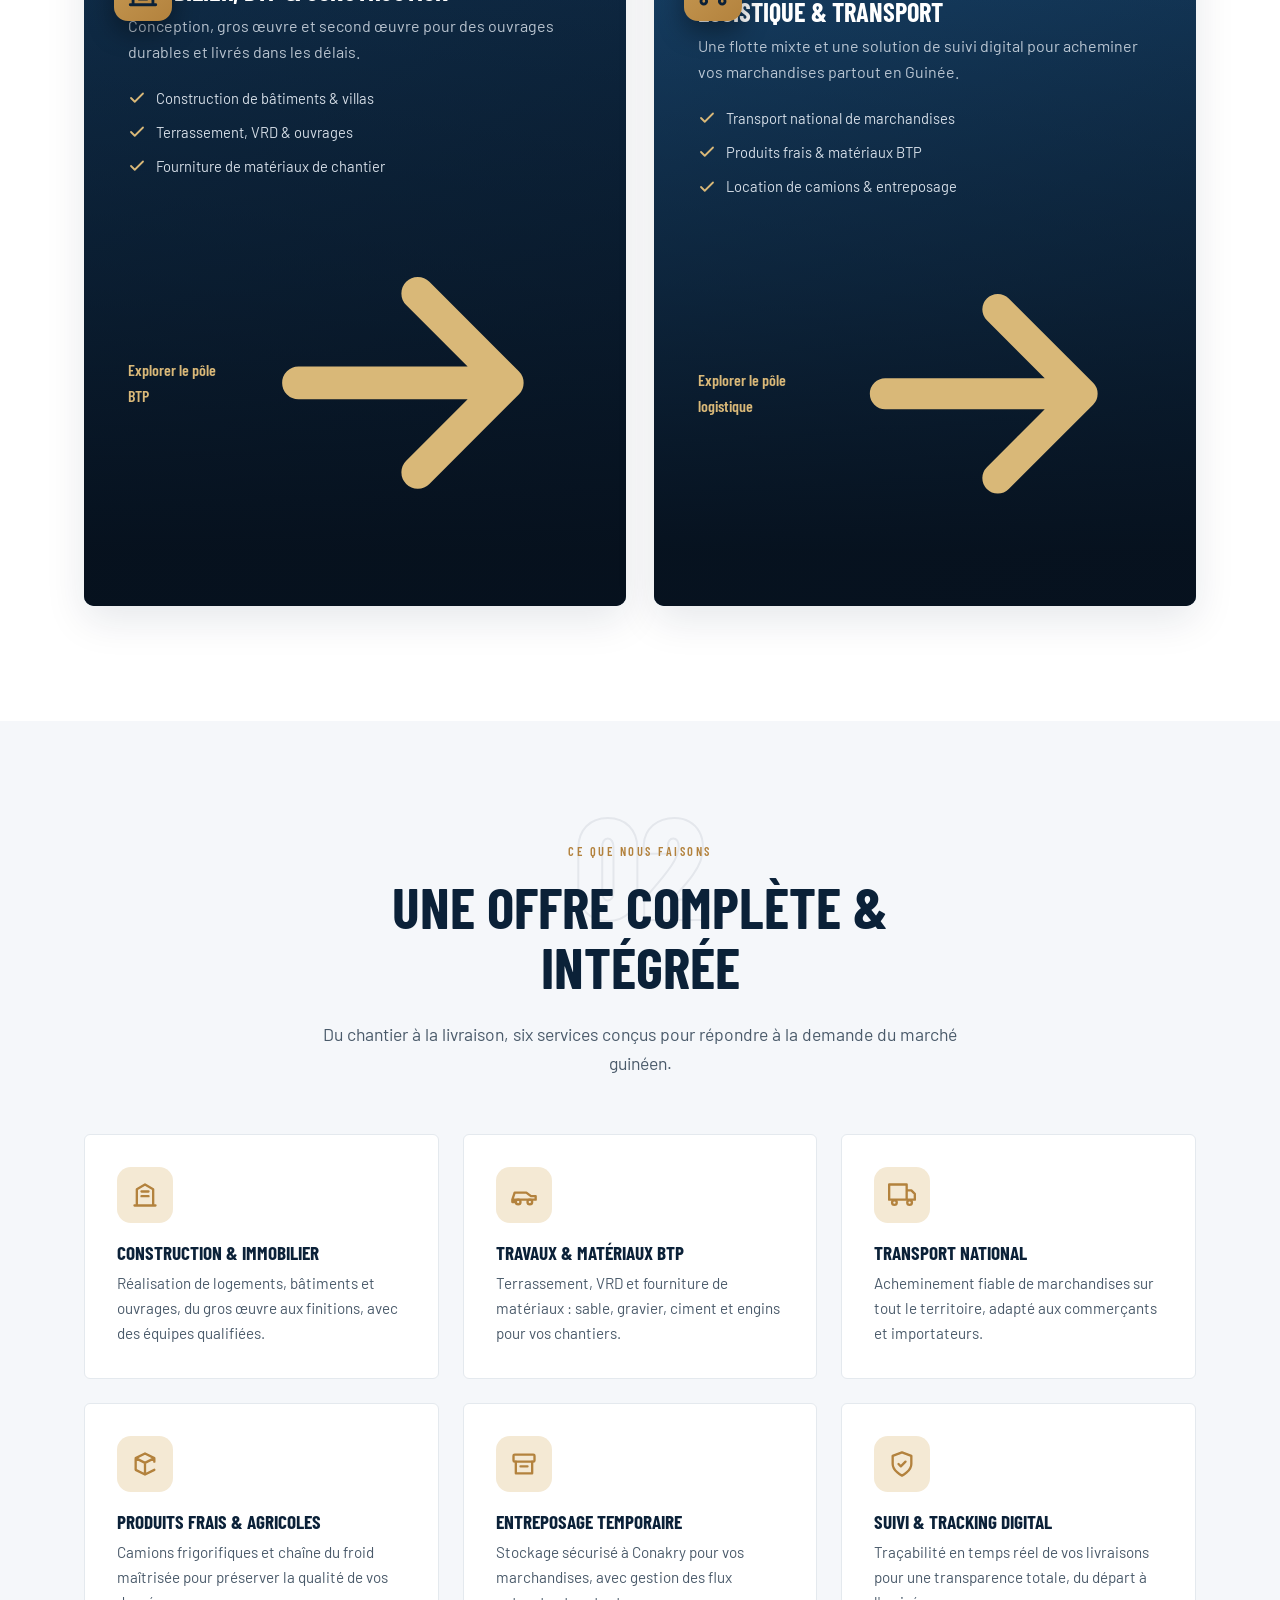
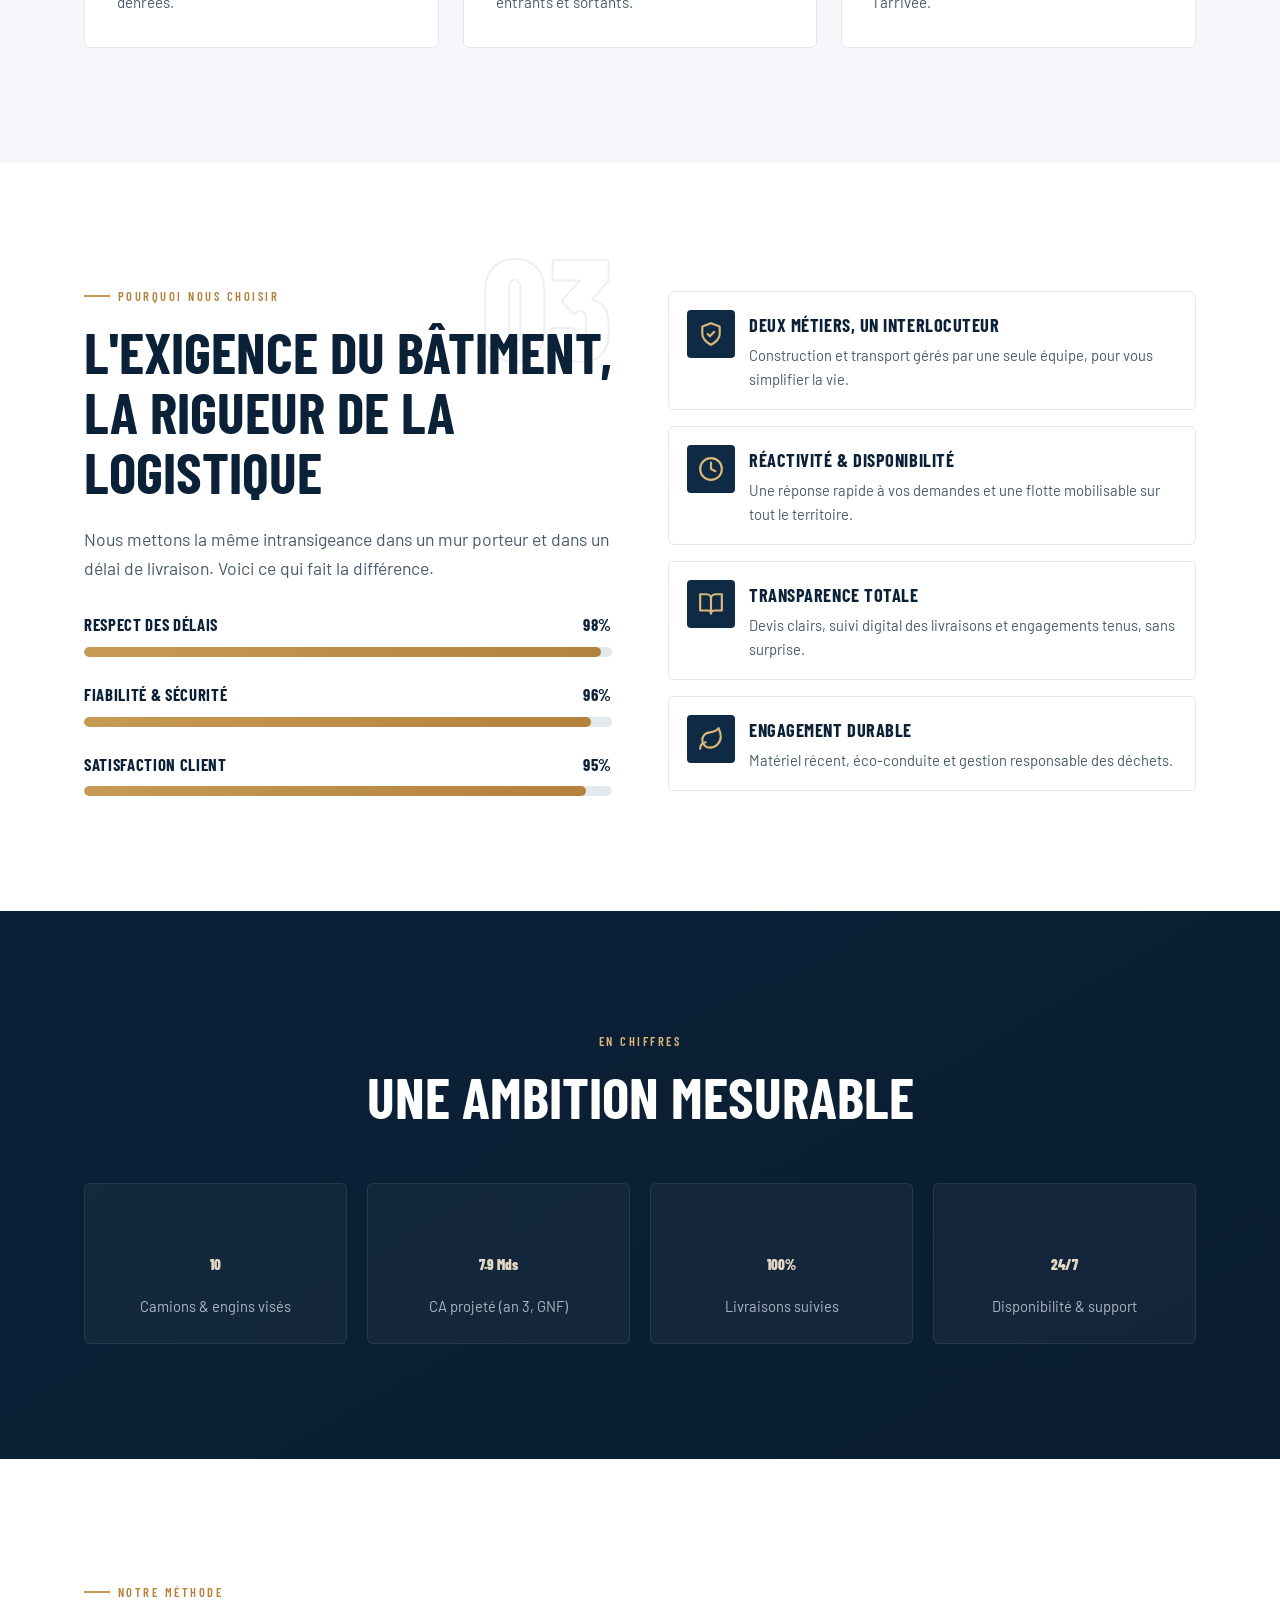
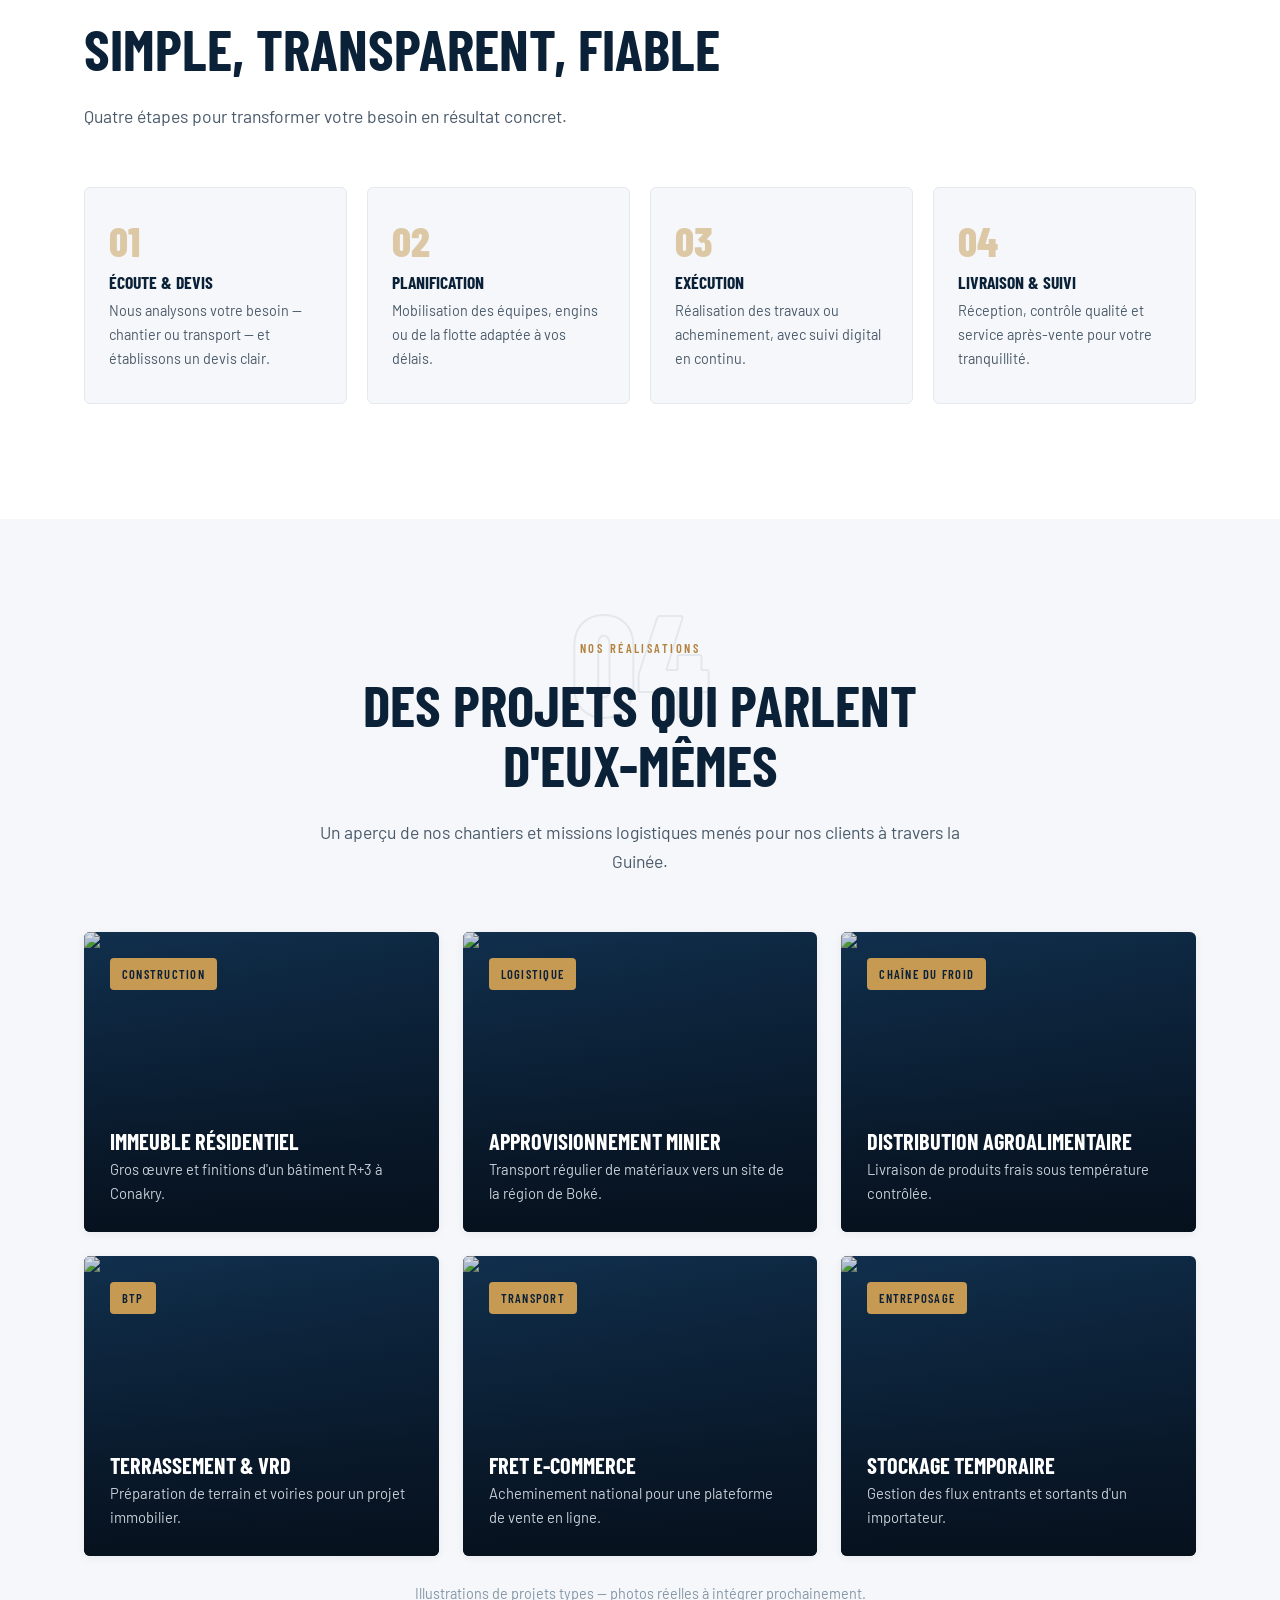
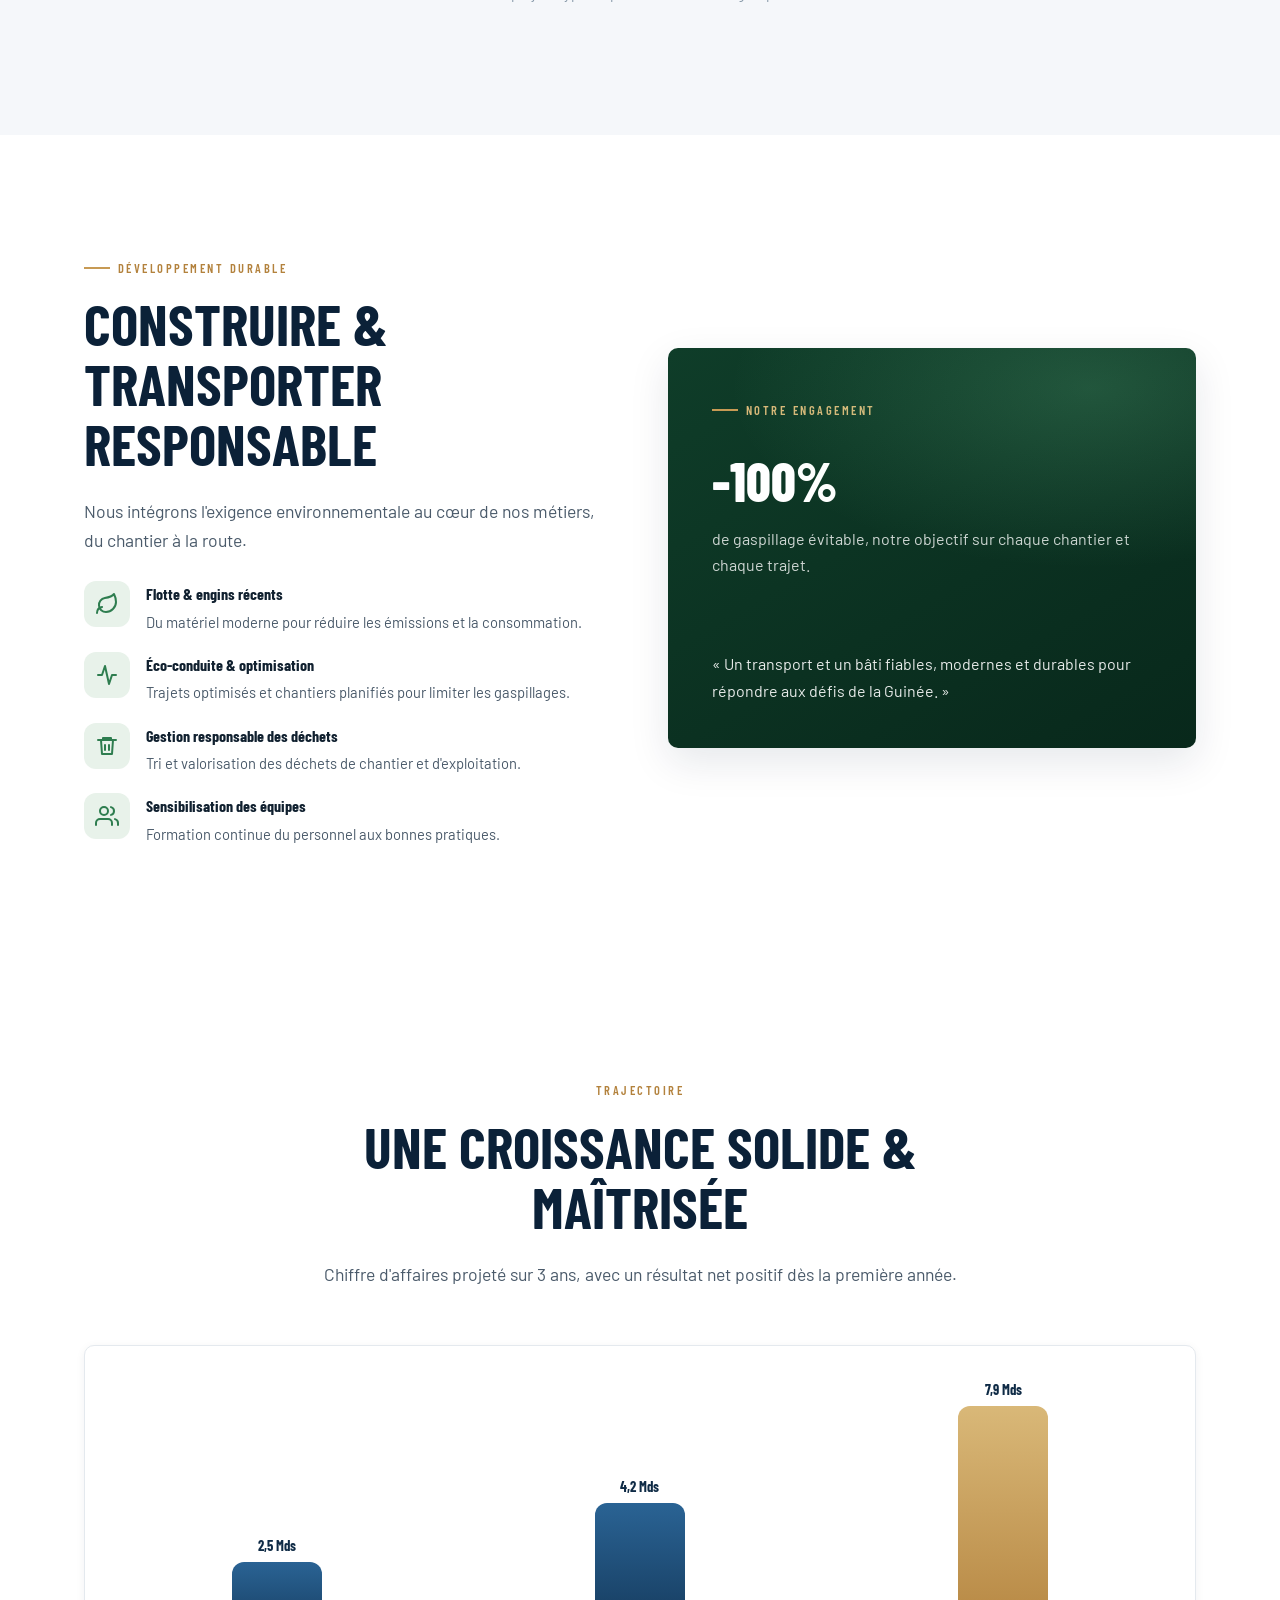
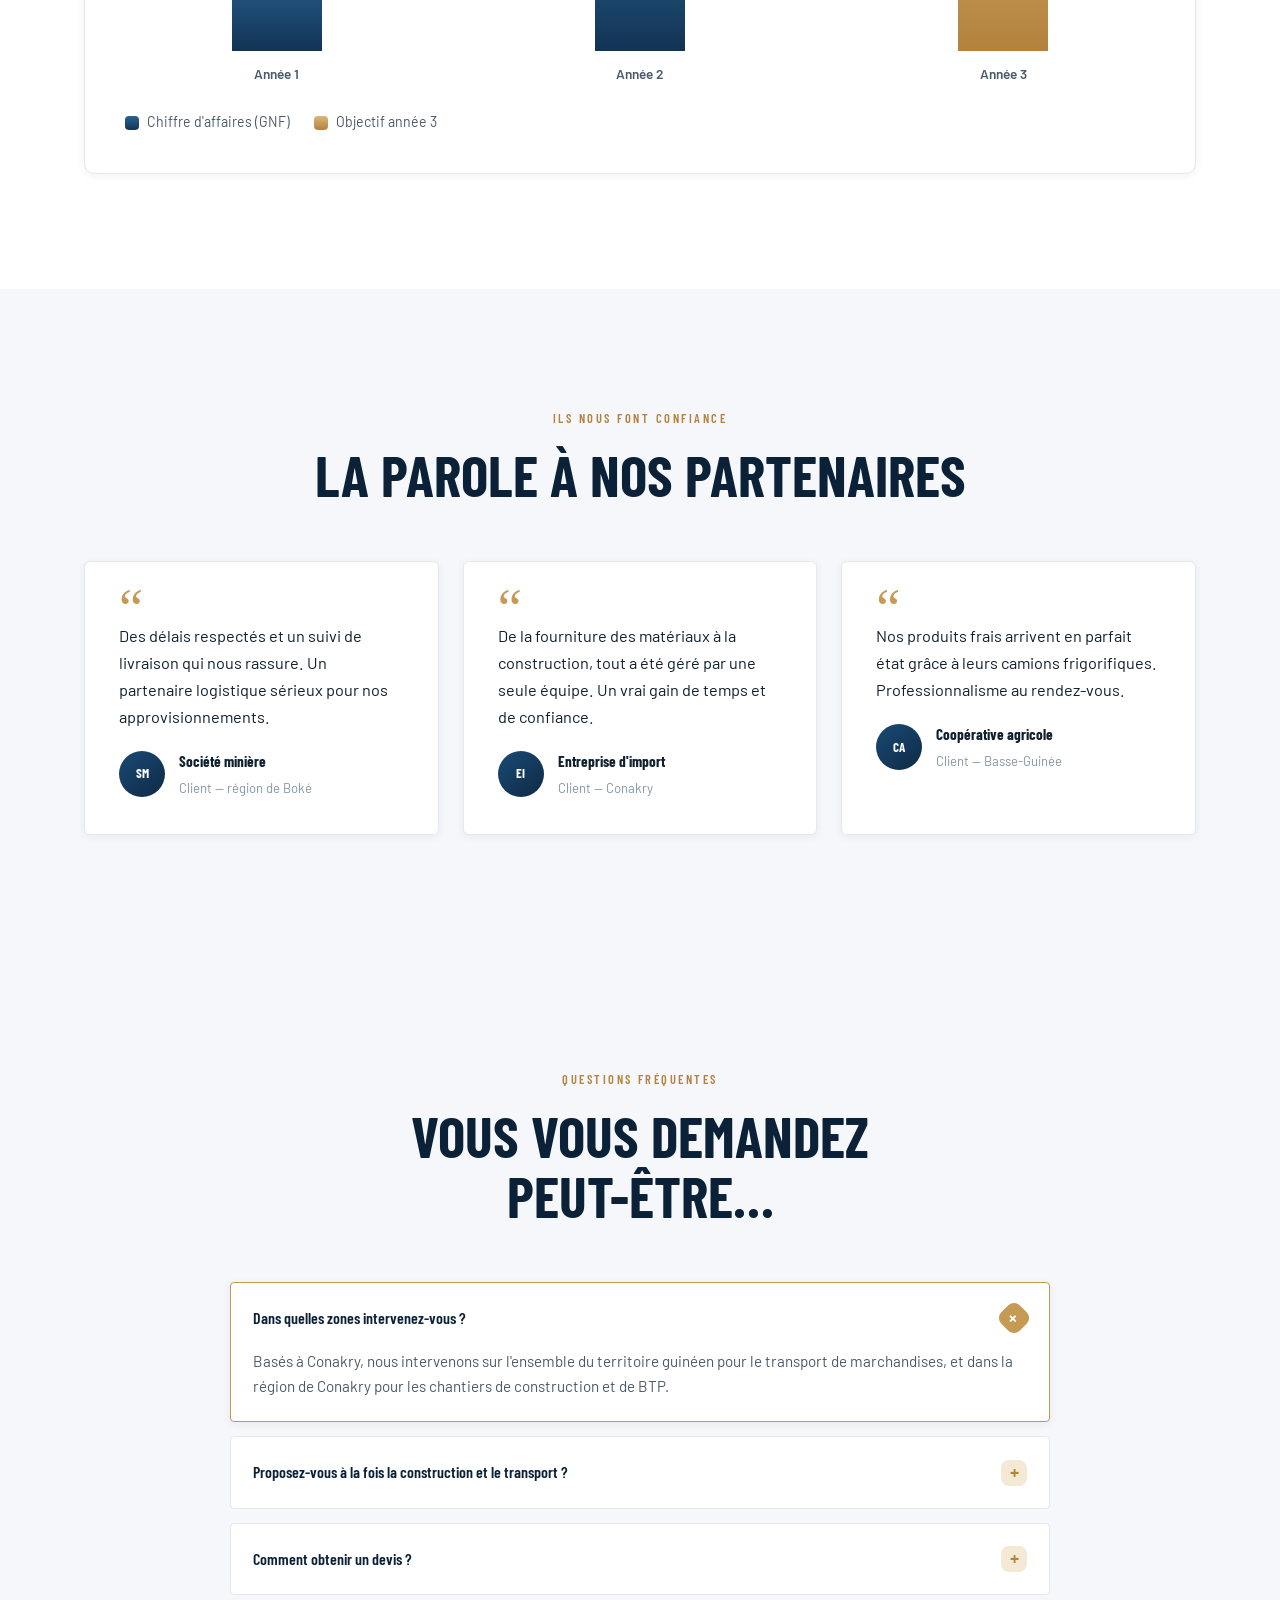
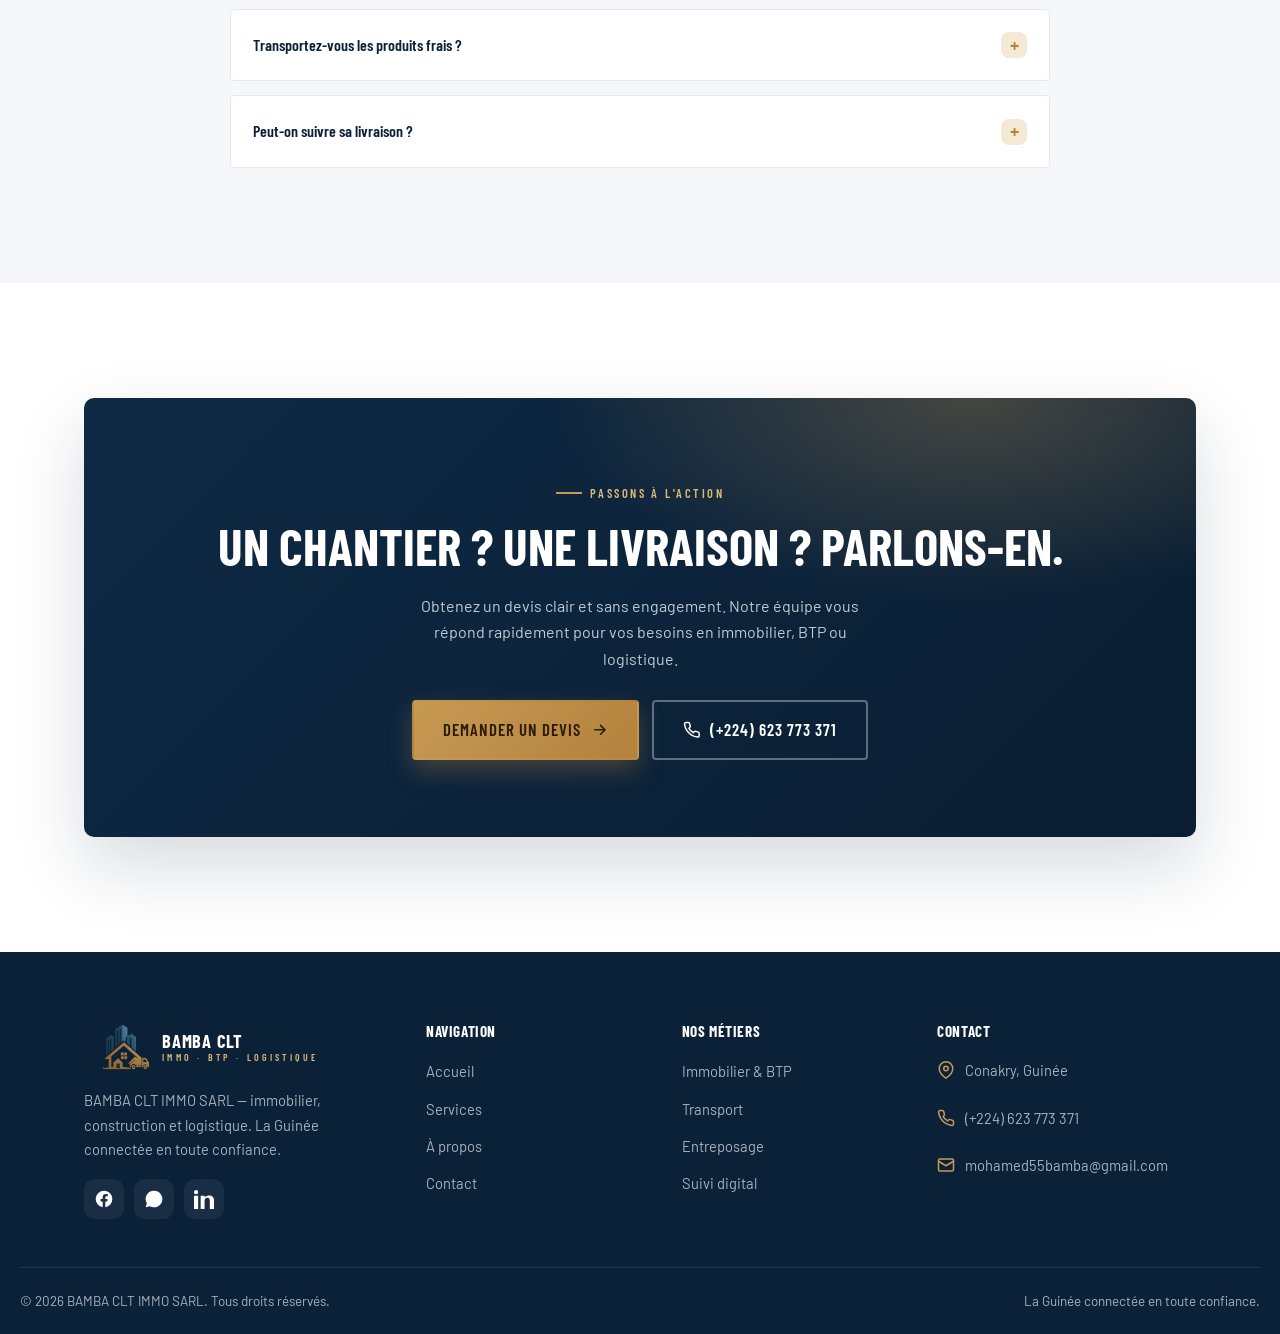
==== commit 0d7254ce: "feat: site photo-led avec vraies photographies (rendu naturel) - Hero plein écran avec photo de chan" ====
--- a/index.html
+++ b/index.html
@@ -57,44 +57,23 @@
 
 <!-- ================= HERO ================= -->
 <section class="hero">
+  <img class="media-img" data-photo="hero" alt="Chantier de construction BAMBA CLT à Conakry">
+  <div class="hero-overlay"></div>
   <div class="wrap hero-inner">
-    <div class="hero-copy">
-      <span class="eyebrow" data-reveal><span class="dot"></span> BAMBA CLT IMMO SARL &middot; Conakry, Guinée</span>
-      <h1 data-reveal>Bâtir, transporter,<br><span class="accent">connecter la Guinée</span></h1>
-      <p class="hero-lead d1" data-reveal>De la première pierre à la dernière livraison : immobilier, travaux BTP et logistique réunis sous un même toit, avec exigence et transparence.</p>
-      <div class="hero-actions d2" data-reveal>
-        <a href="services.html" class="btn btn-gold">Découvrir nos services
-          <svg viewBox="0 0 24 24" fill="none" stroke="currentColor" stroke-width="2.2" stroke-linecap="round" stroke-linejoin="round"><path d="M5 12h14M13 6l6 6-6 6"/></svg>
-        </a>
-        <a href="contact.html" class="btn btn-ghost">Nous contacter</a>
-      </div>
-      <div class="hero-meta d3" data-reveal>
-        <div class="m"><b><span data-count="10" data-suffix="+">0</span></b><span>Camions & engins</span></div>
-        <div class="m"><b><span data-count="100" data-suffix="%">0</span></b><span>Capital guinéen</span></div>
-        <div class="m"><b><span data-count="3" data-prefix="">0</span></b><span>Métiers intégrés</span></div>
-      </div>
-    </div>
-
-    <aside class="hero-card d2" data-reveal>
-      <div class="hero-card-inner">
-        <h3>Trois pôles, une confiance</h3>
-        <div class="hero-pillars">
-          <div class="hero-pillar">
-            <span class="ico"><svg viewBox="0 0 24 24" fill="none" stroke="currentColor" stroke-width="2" stroke-linecap="round" stroke-linejoin="round"><path d="M3 21h18M5 21V7l7-4 7 4v14M9 9h6M9 13h6M9 17h6"/></svg></span>
-            <div><b>Immobilier &amp; Construction</b><span>Programmes résidentiels, gros œuvre, finitions</span></div>
-          </div>
-          <div class="hero-pillar">
-            <span class="ico"><svg viewBox="0 0 24 24" fill="none" stroke="currentColor" stroke-width="2" stroke-linecap="round" stroke-linejoin="round"><path d="m2 16 2-6h10l4 3h4v3M2 16h16M2 16v2h2"/><circle cx="7" cy="18" r="2"/><circle cx="17" cy="18" r="2"/></svg></span>
-            <div><b>Travaux BTP</b><span>Terrassement, VRD, matériaux & engins</span></div>
-          </div>
-          <div class="hero-pillar">
-            <span class="ico"><svg viewBox="0 0 24 24" fill="none" stroke="currentColor" stroke-width="2" stroke-linecap="round" stroke-linejoin="round"><path d="M1 3h15v13H1zM16 8h4l3 3v5h-7"/><circle cx="5.5" cy="18.5" r="2"/><circle cx="18.5" cy="18.5" r="2"/></svg></span>
-            <div><b>Logistique &amp; Transport</b><span>Fret national, location, entreposage, suivi</span></div>
-          </div>
-        </div>
-      </div>
-      <div class="xp-badge"><b>3</b><span>Métiers<br>intégrés</span></div>
-    </aside>
+    <span class="eyebrow" data-reveal><span class="dot"></span> BAMBA CLT IMMO SARL &middot; Conakry, Guinée</span>
+    <h1 data-reveal>Bâtir, transporter,<br><span class="accent">connecter la Guinée</span></h1>
+    <p class="hero-lead d1" data-reveal>De la première pierre à la dernière livraison : immobilier, travaux BTP et logistique réunis sous un même toit, avec exigence et transparence.</p>
+    <div class="hero-actions d2" data-reveal>
+      <a href="services.html" class="btn btn-gold">Découvrir nos services
+        <svg viewBox="0 0 24 24" fill="none" stroke="currentColor" stroke-width="2.2" stroke-linecap="round" stroke-linejoin="round"><path d="M5 12h14M13 6l6 6-6 6"/></svg>
+      </a>
+      <a href="contact.html" class="btn btn-ghost">Nous contacter</a>
+    </div>
+    <div class="hero-meta d3" data-reveal>
+      <div class="m"><b><span data-count="10" data-suffix="+">0</span></b><span>Camions &amp; engins</span></div>
+      <div class="m"><b><span data-count="100" data-suffix="%">0</span></b><span>Capital guinéen</span></div>
+      <div class="m"><b><span data-count="3">0</span></b><span>Métiers intégrés</span></div>
+    </div>
   </div>
   <div class="scroll-cue"><span>Défiler</span><span class="line"></span></div>
 </section>
@@ -118,6 +97,7 @@
     </div>
     <div class="divisions">
       <article class="division btp" data-reveal>
+        <img class="media-img" data-photo="construction" alt="Chantier de construction">
         <span class="badge"><svg viewBox="0 0 24 24" fill="none" stroke="currentColor" stroke-width="2" stroke-linecap="round" stroke-linejoin="round"><path d="M3 21h18M5 21V7l7-4 7 4v14M9 9h6M9 13h6M9 17h6"/></svg></span>
         <h3>Immobilier, BTP &amp; Construction</h3>
         <p>Conception, gros œuvre et second œuvre pour des ouvrages durables et livrés dans les délais.</p>
@@ -132,6 +112,7 @@
       </article>
 
       <article class="division logi d1" data-reveal>
+        <img class="media-img" data-photo="logistique" alt="Flotte de camions BAMBA CLT">
         <span class="badge"><svg viewBox="0 0 24 24" fill="none" stroke="currentColor" stroke-width="2" stroke-linecap="round" stroke-linejoin="round"><path d="M1 3h15v13H1zM16 8h4l3 3v5h-7"/><circle cx="5.5" cy="18.5" r="2"/><circle cx="18.5" cy="18.5" r="2"/></svg></span>
         <h3>Logistique &amp; Transport</h3>
         <p>Une flotte mixte et une solution de suivi digital pour acheminer vos marchandises partout en Guinée.</p>
@@ -282,31 +263,37 @@
     </div>
     <div class="proj-grid">
       <article class="proj-card p1" data-reveal>
+        <img class="media-img" data-photo="projet-immeuble" alt="Immeuble résidentiel">
         <span class="proj-cat">Construction</span>
         <h3>Immeuble résidentiel</h3>
         <p>Gros œuvre et finitions d'un bâtiment R+3 à Conakry.</p>
       </article>
       <article class="proj-card p2" data-reveal>
+        <img class="media-img" data-photo="projet-materiaux" alt="Approvisionnement de matériaux">
         <span class="proj-cat">Logistique</span>
         <h3>Approvisionnement minier</h3>
         <p>Transport régulier de matériaux vers un site de la région de Boké.</p>
       </article>
       <article class="proj-card p3" data-reveal>
+        <img class="media-img" data-photo="frigo" alt="Distribution agroalimentaire">
         <span class="proj-cat">Chaîne du froid</span>
         <h3>Distribution agroalimentaire</h3>
         <p>Livraison de produits frais sous température contrôlée.</p>
       </article>
       <article class="proj-card p4" data-reveal>
+        <img class="media-img" data-photo="projet-terrassement" alt="Terrassement et VRD">
         <span class="proj-cat">BTP</span>
         <h3>Terrassement &amp; VRD</h3>
         <p>Préparation de terrain et voiries pour un projet immobilier.</p>
       </article>
       <article class="proj-card p5" data-reveal>
+        <img class="media-img" data-photo="logistique" alt="Fret e-commerce">
         <span class="proj-cat">Transport</span>
         <h3>Fret e-commerce</h3>
         <p>Acheminement national pour une plateforme de vente en ligne.</p>
       </article>
       <article class="proj-card p6" data-reveal>
+        <img class="media-img" data-photo="entrepot" alt="Stockage temporaire">
         <span class="proj-cat">Entreposage</span>
         <h3>Stockage temporaire</h3>
         <p>Gestion des flux entrants et sortants d'un importateur.</p>
--- a/assets/css/style.css
+++ b/assets/css/style.css
@@ -146,26 +146,24 @@
 .scrolled .nav-toggle span { background: var(--navy-900); }
 .nav-toggle span + span { margin-top: 6px; }
 
+/* ---------- Shared cover image ---------- */
+.media-img { position: absolute; inset: 0; width: 100%; height: 100%; object-fit: cover; z-index: 0; opacity: 0; transition: opacity .8s var(--ease); color: transparent; font-size: 0; }
+.media-img[src] { opacity: 1; }
+
 /* ---------- Hero ---------- */
 .hero {
   position: relative; min-height: 100vh;
   display: flex; align-items: center;
   color: #fff; overflow: hidden;
+  background: linear-gradient(160deg, var(--navy-900) 0%, #0a1d31 55%, #08182a 100%);
+}
+.hero-overlay {
+  content: ""; position: absolute; inset: 0; z-index: 1; pointer-events: none;
   background:
-    radial-gradient(1200px 600px at 78% 12%, rgba(199,154,84,.28), transparent 60%),
-    radial-gradient(900px 500px at 8% 90%, rgba(42,99,148,.4), transparent 60%),
-    linear-gradient(160deg, var(--navy-900) 0%, #0a1d31 55%, #08182a 100%);
-}
-.hero::after {
-  content: ""; position: absolute; inset: 0;
-  background-image:
-    linear-gradient(rgba(255,255,255,.04) 1px, transparent 1px),
-    linear-gradient(90deg, rgba(255,255,255,.04) 1px, transparent 1px);
-  background-size: 64px 64px;
-  mask-image: radial-gradient(circle at 50% 40%, #000 0%, transparent 78%);
-  pointer-events: none;
-}
-.hero-inner { position: relative; z-index: 2; display: grid; grid-template-columns: 1.15fr .85fr; gap: 48px; align-items: center; width: 100%; padding-block: 130px 90px; }
+    linear-gradient(90deg, rgba(8,20,34,.92) 0%, rgba(8,20,34,.78) 42%, rgba(8,20,34,.35) 100%),
+    linear-gradient(0deg, rgba(8,20,34,.85) 0%, transparent 45%);
+}
+.hero-inner { position: relative; z-index: 2; width: 100%; max-width: 820px; padding-block: 150px 110px; }
 .eyebrow {
   display: inline-flex; align-items: center; gap: 10px;
   font-family: var(--ff-head); font-weight: 600; font-size: .78rem;
@@ -241,16 +239,19 @@
 }
 .division.btp { background: linear-gradient(150deg, #123454, #0b2138); }
 .division.logi { background: linear-gradient(150deg, #1a4a75, #0e2a45); }
-.division::before {
-  content: ""; position: absolute; inset: 0; z-index: -1; opacity: .5;
-  background-repeat: no-repeat; background-position: top -30px right -30px; background-size: 240px;
-}
+.division .media-img { z-index: 0; transition: opacity .8s var(--ease), transform .7s var(--ease); }
+.division:hover .media-img { transform: scale(1.06); }
+.division::after {
+  content: ""; position: absolute; inset: 0; z-index: 1; pointer-events: none;
+  background: linear-gradient(0deg, rgba(6,16,28,.94) 8%, rgba(6,16,28,.55) 48%, rgba(6,16,28,.15) 100%);
+}
+.division h3, .division p, .division ul, .division .link { position: relative; z-index: 2; }
 .division .badge {
-  position: absolute; top: 34px; left: 44px;
-  width: 62px; height: 62px; border-radius: 16px;
+  position: absolute; top: 30px; left: 30px; z-index: 3;
+  width: 58px; height: 58px; border-radius: 14px;
   background: linear-gradient(140deg, var(--gold-500), var(--gold-600));
   display: grid; place-items: center; color: var(--navy-900);
-  box-shadow: 0 10px 26px rgba(0,0,0,.3);
+  box-shadow: 0 10px 26px rgba(0,0,0,.4);
 }
 .division .badge svg { width: 34px; height: 34px; }
 .division h3 { color: #fff; font-size: 1.65rem; margin-bottom: 8px; }
@@ -389,8 +390,10 @@
 /* ---------- Detail service blocks ---------- */
 .svc-block { display: grid; grid-template-columns: 1fr 1fr; gap: 48px; align-items: center; }
 .svc-block.rev .svc-media { order: 2; }
-.svc-media { border-radius: var(--radius-lg); min-height: 360px; box-shadow: var(--shadow-md); position: relative; overflow: hidden; color: #fff; display: flex; align-items: flex-end; padding: 32px; }
-.svc-media .tag { background: rgba(11,33,56,.7); backdrop-filter: blur(6px); padding: 8px 16px; border-radius: 999px; font-family: var(--ff-head); font-weight: 600; font-size: .85rem; }
+.svc-media { border-radius: var(--radius-lg); min-height: 420px; box-shadow: var(--shadow-md); position: relative; overflow: hidden; color: #fff; display: flex; align-items: flex-end; padding: 32px; background: linear-gradient(150deg, #123454, #0b2138); }
+.svc-media .media-img { z-index: 0; }
+.svc-media::after { content: ""; position: absolute; inset: 0; z-index: 1; background: linear-gradient(0deg, rgba(6,16,28,.85) 0%, rgba(6,16,28,.1) 55%); pointer-events: none; }
+.svc-media .tag { position: relative; z-index: 2; background: var(--gold-500); color: var(--navy-900); padding: 8px 16px; border-radius: 4px; font-family: var(--ff-head); font-weight: 700; text-transform: uppercase; letter-spacing: .05em; font-size: .9rem; }
 .svc-media.m1 { background: linear-gradient(150deg, #123454, #0b2138); }
 .svc-media.m2 { background: linear-gradient(150deg, #1a4a75, #0e2a45); }
 .svc-media.m3 { background: linear-gradient(150deg, #0f3d29, #08281b); }
@@ -442,19 +445,15 @@
   color: #fff; box-shadow: var(--shadow-sm); isolation: isolate;
   transition: transform .4s var(--ease), box-shadow .4s;
 }
+.proj-card { background: linear-gradient(150deg, #123454, #0b2138); }
 .proj-card:hover { transform: translateY(-8px); box-shadow: var(--shadow-md); }
-.proj-card::before { content: ""; position: absolute; inset: 0; z-index: -2; background-size: cover; background-position: center; transition: transform .6s var(--ease); }
-.proj-card:hover::before { transform: scale(1.08); }
-.proj-card::after { content: ""; position: absolute; inset: 0; z-index: -1; background: linear-gradient(180deg, rgba(11,33,56,.05) 0%, rgba(11,33,56,.35) 45%, rgba(8,24,42,.92) 100%); }
-.proj-card.p1::before { background: linear-gradient(150deg, #1a4a75, #0b2138); }
-.proj-card.p2::before { background: linear-gradient(150deg, #6b4a1e, #2a1c05); }
-.proj-card.p3::before { background: linear-gradient(150deg, #0f3d29, #08281b); }
-.proj-card.p4::before { background: linear-gradient(150deg, #123454, #0e2a45); }
-.proj-card.p5::before { background: linear-gradient(150deg, #2a6394, #10314f); }
-.proj-card.p6::before { background: linear-gradient(150deg, #8a5a22, #3a2810); }
-.proj-cat { align-self: flex-start; font-family: var(--ff-head); font-weight: 600; font-size: .72rem; letter-spacing: .12em; text-transform: uppercase; padding: 6px 12px; border-radius: 999px; background: rgba(199,154,84,.9); color: var(--navy-900); margin-bottom: auto; }
-.proj-card h3 { color: #fff; font-size: 1.25rem; margin: 16px 0 4px; }
-.proj-card p { color: rgba(233,240,247,.82); font-size: .9rem; margin: 0; }
+.proj-card .media-img { z-index: 0; transition: opacity .8s var(--ease), transform .7s var(--ease); }
+.proj-card:hover .media-img { transform: scale(1.08); }
+.proj-card::after { content: ""; position: absolute; inset: 0; z-index: 1; pointer-events: none; background: linear-gradient(180deg, rgba(6,16,28,.12) 0%, rgba(6,16,28,.45) 48%, rgba(6,16,28,.94) 100%); }
+.proj-cat, .proj-card h3, .proj-card p { position: relative; z-index: 2; }
+.proj-cat { align-self: flex-start; font-family: var(--ff-head); font-weight: 600; font-size: .78rem; letter-spacing: .1em; text-transform: uppercase; padding: 6px 12px; border-radius: 4px; background: var(--gold-500); color: var(--navy-900); margin-bottom: auto; }
+.proj-card h3 { color: #fff; font-size: 1.4rem; margin: 16px 0 4px; }
+.proj-card p { color: rgba(233,240,247,.85); font-size: .92rem; margin: 0; }
 
 /* ---------- FAQ accordion ---------- */
 .faq { max-width: 820px; margin-inline: auto; display: grid; gap: 14px; }
